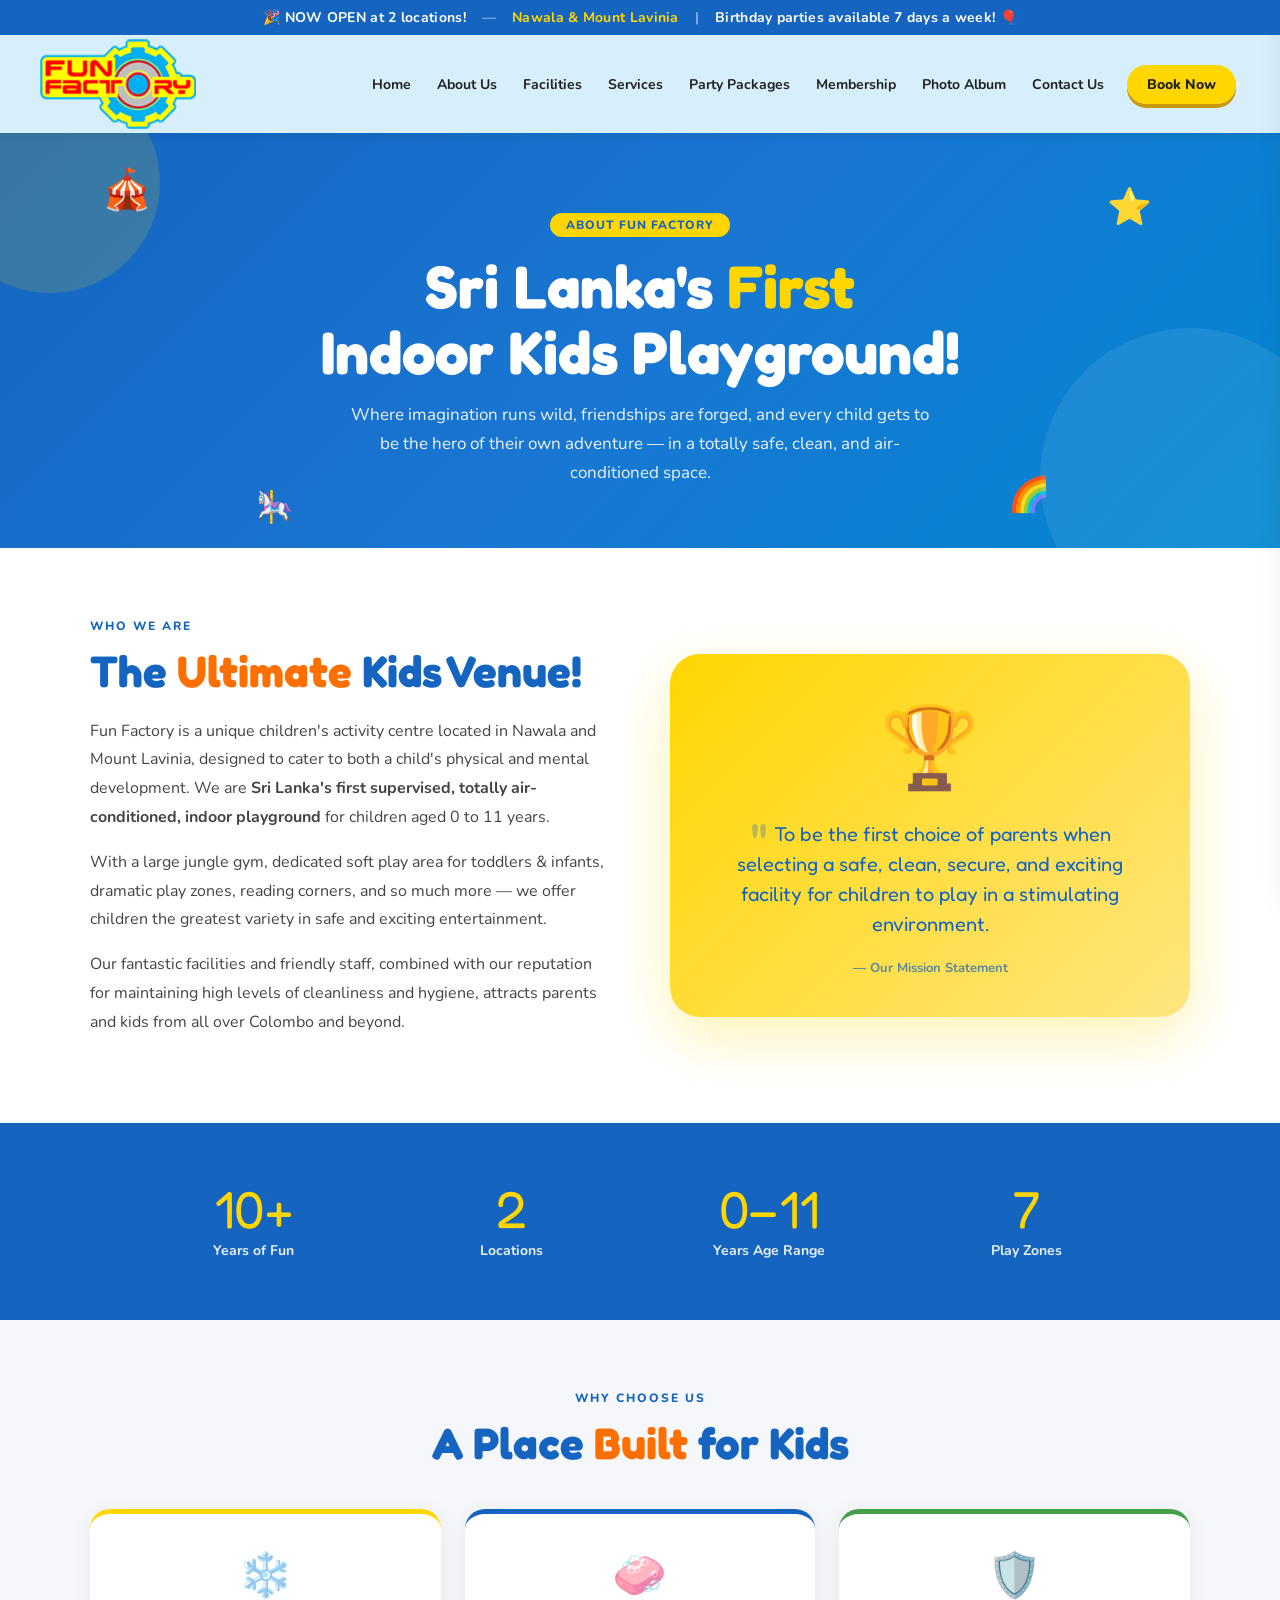
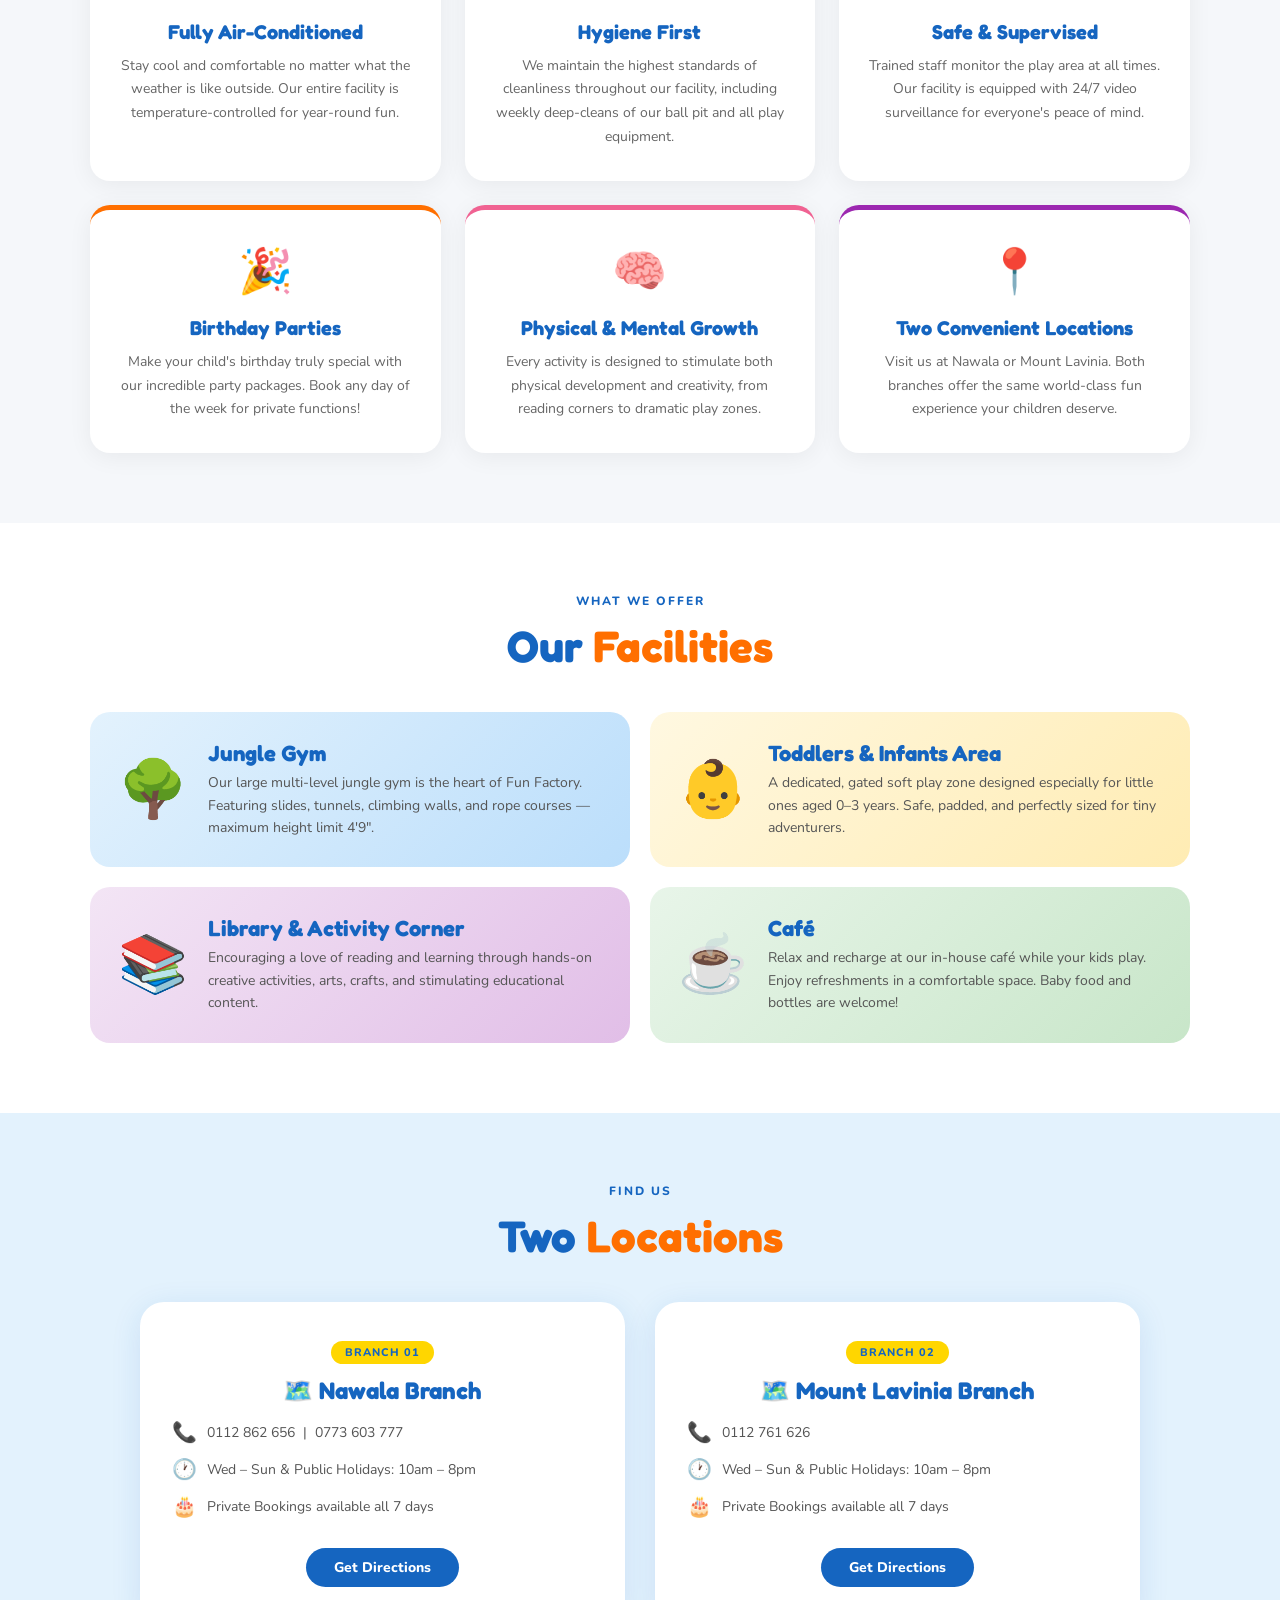
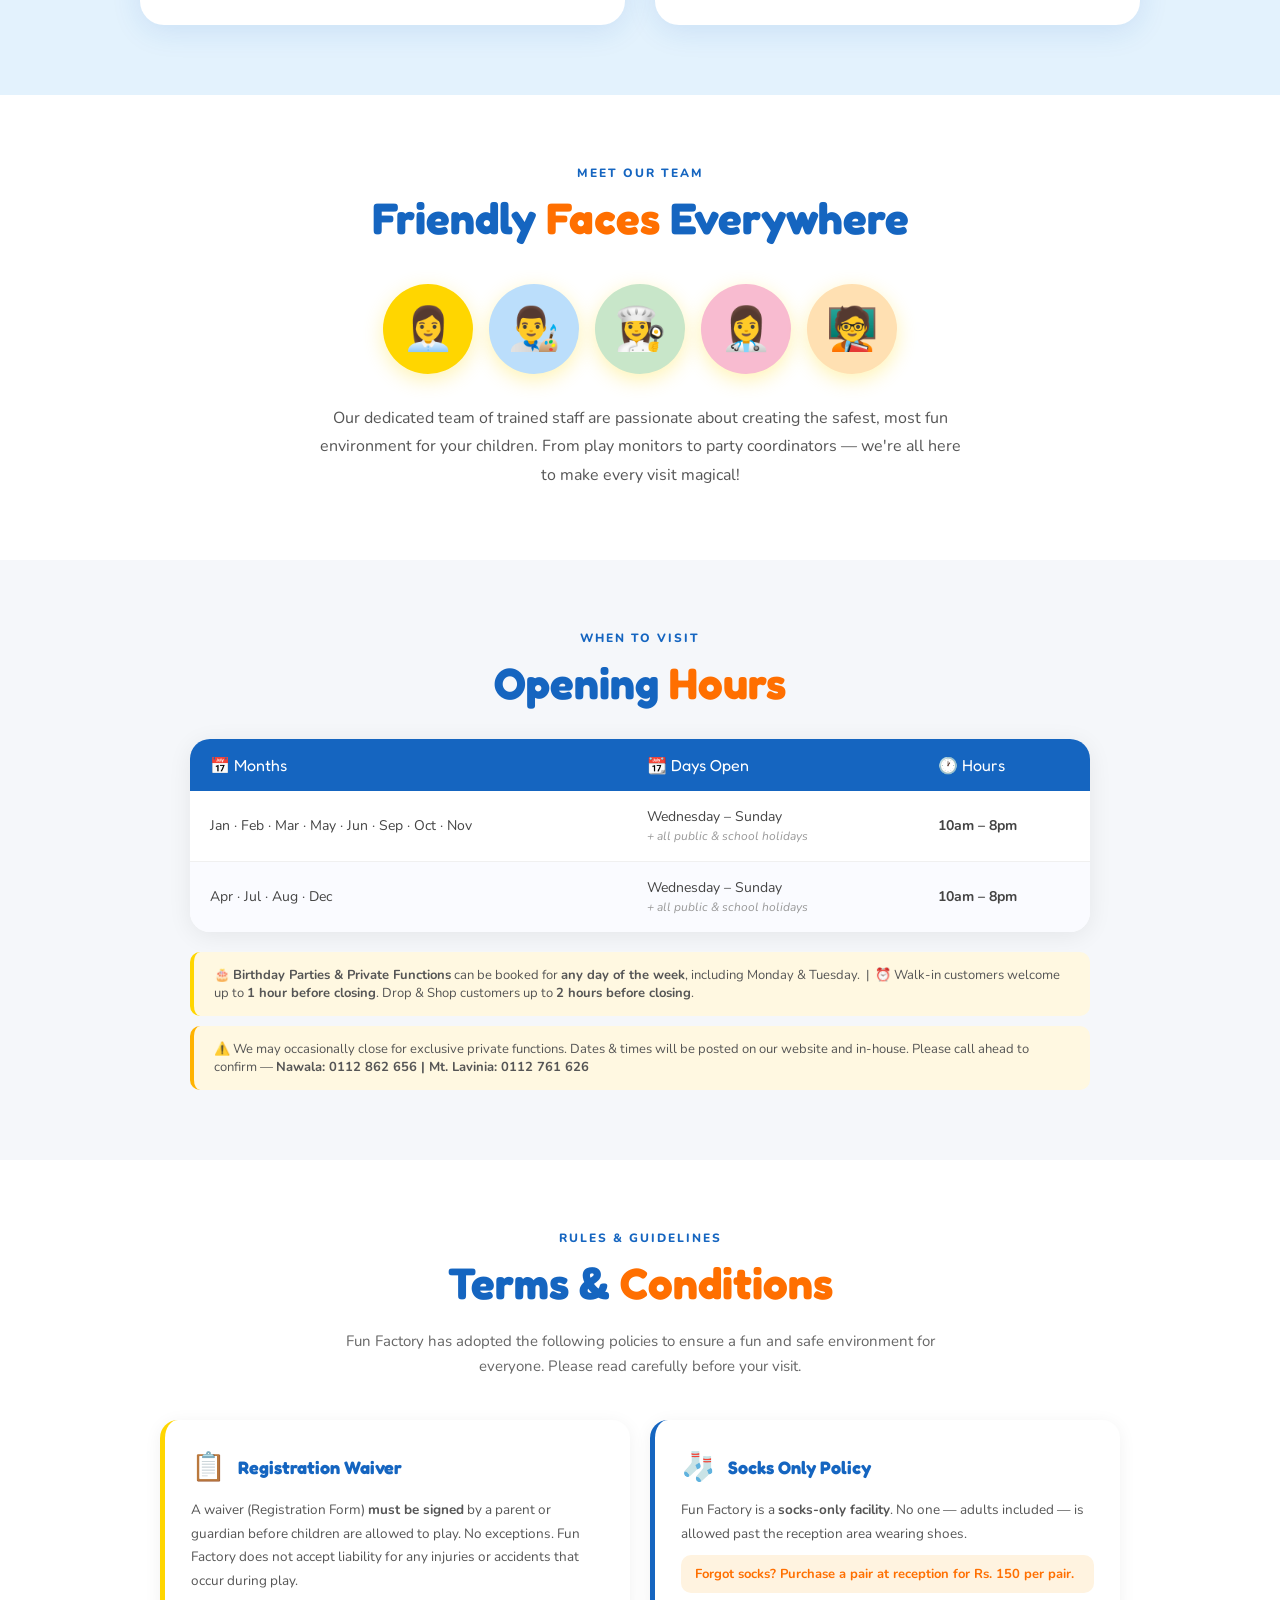
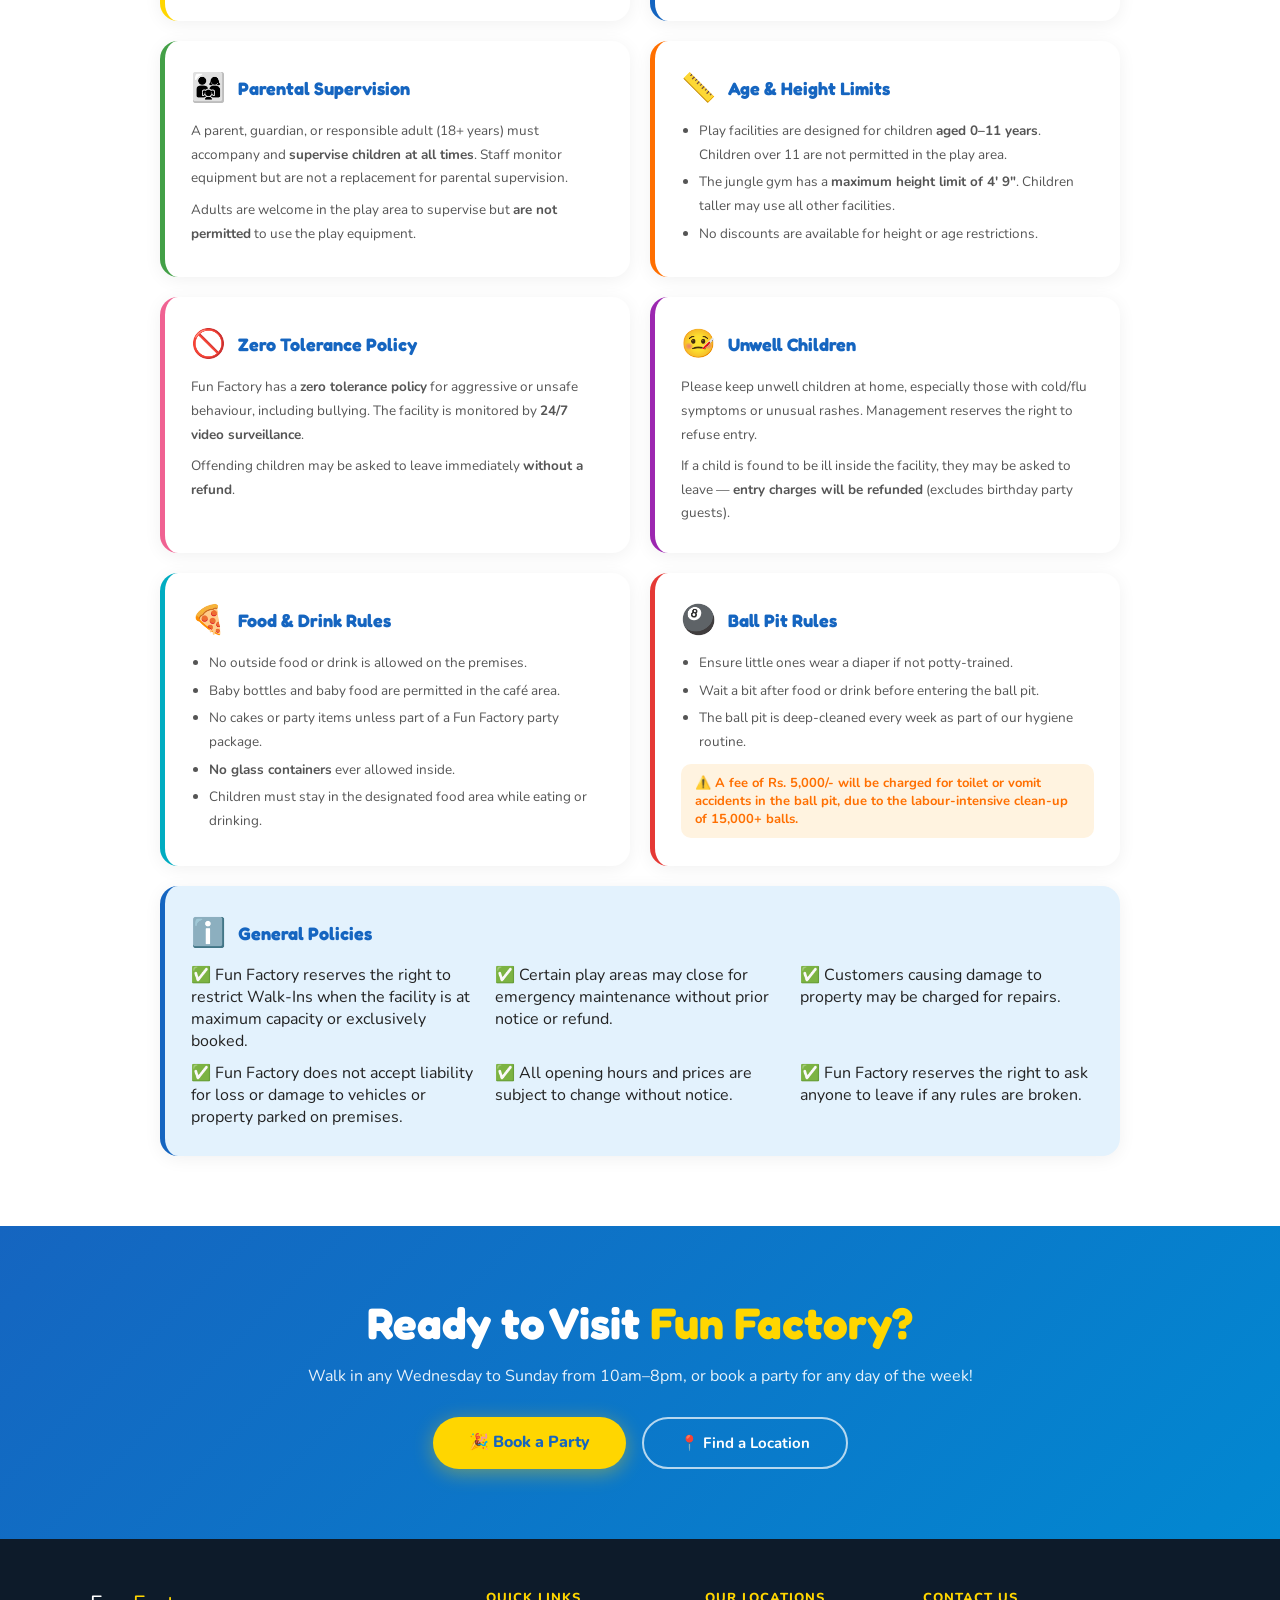
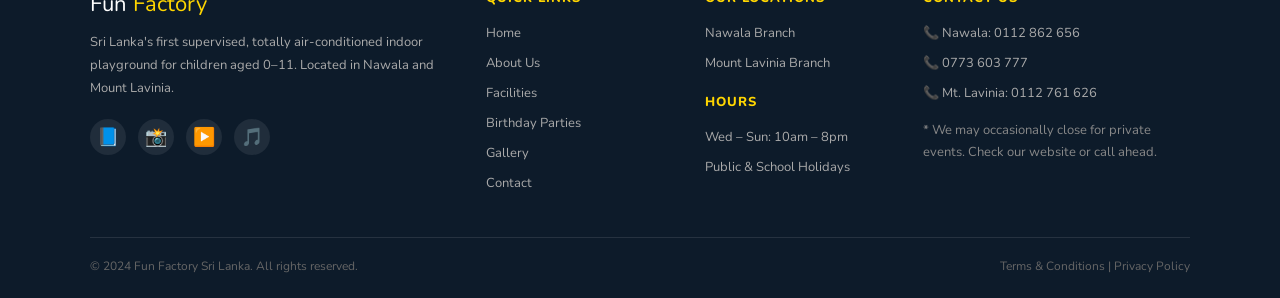
==== about.html @ e478831b "add nav bar links" ====
<!DOCTYPE html>
<html lang="en">
<head>
    <meta charset="UTF-8" />
    <meta name="viewport" content="width=device-width, initial-scale=1.0"/>
    <title>About Us – Fun Factory</title>
    <link href="https://fonts.googleapis.com/css2?family=Fredoka+One&family=Nunito:wght@400;600;700;800&display=swap" rel="stylesheet"/>
    <style>
        *, *::before, *::after { box-sizing: border-box; margin: 0; padding: 0; }

        :root {
          --yellow: #FFD600;
          --blue: #1565C0;
          --light-blue: #1976D2;
          --sky: #E3F2FD;
          --orange: #FF6F00;
          --green: #43A047;
          --pink: #F06292;
          --white: #fff;
          --text: #222;
          --gray: #f5f7fa;
        }

        body {
          font-family: 'Nunito', sans-serif;
          color: var(--text);
          background: var(--white);
          overflow-x: hidden;
        }

        /* ════ TOP BANNER ════ */
        .top-banner {
          background: var(--blue);
          color: white;
          text-align: center;
          padding: 8px 20px;
          font-size: 14px;
          font-weight: 700;
          letter-spacing: 0.3px;
          display: flex;
          align-items: center;
          justify-content: center;
          gap: 16px;
          flex-wrap: wrap;
          position: relative;
          z-index: 200;
        }
        .top-banner span { color: var(--yellow); }
        .top-banner .divider { opacity: 0.5; color: #fff; }

        /* ════ NAVBAR ════ */
nav {
  background: #D6EFFA;
  display: flex;
  align-items: center;
  justify-content: space-between;
  padding: 4px 40px;
  box-shadow: 0 2px 12px rgba(0,0,0,0.08);
  position: sticky;
  top: 0;
  z-index: 150;
}

.logo {
  flex-shrink: 0;
}

.logo img {
  height: 90px;
  width: auto;
  display: block;
}

/* RIGHT SIDE */
.nav-links {
  display: flex;
  align-items: center;
  gap: 4px;
  list-style: none;

  margin-left: auto; /* meka danna */
}

.nav-links a {
  text-decoration: none;
  color: var(--text-dark);
  font-weight: 700;
  font-size: 14px;
  padding: 7px 11px;
  border-radius: 8px;
  transition: all 0.2s;
  white-space: nowrap;
}

.nav-links a:hover {
  background: rgba(26,95,168,0.1);
  color: var(--dark-blue);
}

.btn-book-nav {
  background: var(--yellow) !important;
  color: var(--text-dark) !important;
  font-weight: 800 !important;
  padding: 10px 20px !important;
  border-radius: 30px !important;
  box-shadow: 0 4px 0 #c9980e;
  margin-left: 8px;
}

.btn-book-nav:hover {
  background: #f0b800 !important;
  transform: translateY(2px);
  box-shadow: 0 2px 0 #c9980e !important;
}

        /* ════ MOBILE NAV PANEL ════ */
        .mobile-menu-overlay {
          display: none;
          position: fixed;
          inset: 0;
          background: rgba(0,0,0,0.4);
          z-index: 170;
          backdrop-filter: blur(2px);
          -webkit-backdrop-filter: blur(2px);
        }
        .mobile-menu-overlay.open { display: block; }

        .mobile-nav-panel {
          position: fixed;
          top: 0; right: -300px;
          width: 280px;
          height: 100vh;
          background: #fff;
          z-index: 180;
          transition: right 0.35s cubic-bezier(0.4,0,0.2,1);
          box-shadow: -6px 0 32px rgba(0,0,0,0.18);
          overflow-y: auto;
          display: flex;
          flex-direction: column;
        }
        .mobile-nav-panel.open { right: 0; }

        .mobile-nav-header {
          background: linear-gradient(135deg, #1A5FA8, #3BAEE8);
          padding: 20px 20px 18px;
          display: flex;
          align-items: center;
          justify-content: space-between;
        }
        .mobile-nav-logo {
          font-family: 'Fredoka One', cursive;
          font-size: 22px;
          color: #fff;
          display: flex;
          align-items: center;
          gap: 8px;
        }
        .mobile-nav-logo span { color: var(--yellow); }
        .mobile-nav-close {
          background: rgba(255,255,255,0.2);
          border: none;
          color: #fff;
          width: 32px; height: 32px;
          border-radius: 50%;
          font-size: 18px;
          cursor: pointer;
          display: flex; align-items: center; justify-content: center;
          transition: background 0.2s;
          line-height: 1;
        }
        .mobile-nav-close:hover { background: rgba(255,255,255,0.35); }

        .mobile-nav-links { list-style: none; padding: 10px 0; flex: 1; }
        .mobile-nav-links li a {
          display: flex;
          align-items: center;
          gap: 14px;
          padding: 14px 22px;
          font-family: 'Nunito', sans-serif;
          font-weight: 700;
          font-size: 15.5px;
          color: #222;
          text-decoration: none;
          border-left: 3px solid transparent;
          transition: all 0.18s;
        }
        .mobile-nav-links li a:hover {
          background: #EEF7FF;
          border-left-color: #1A5FA8;
          color: #1A5FA8;
        }
        .mobile-nav-links .nav-icon {
          font-size: 18px;
          width: 26px;
          text-align: center;
          flex-shrink: 0;
        }
        .mobile-nav-divider { height: 1px; background: #eef; margin: 6px 22px; }
        .mobile-book-btn {
          margin: 14px 18px 20px;
          display: block;
          background: var(--yellow);
          color: #222;
          font-family: 'Nunito', sans-serif;
          font-weight: 800;
          font-size: 16px;
          padding: 14px;
          border-radius: 30px;
          text-align: center;
          text-decoration: none;
          box-shadow: 0 4px 0 #c9980e;
          transition: all 0.15s;
        }
        .mobile-book-btn:hover { transform: translateY(2px); box-shadow: 0 2px 0 #c9980e; }

        /* ===== HERO BANNER ===== */
        .about-hero {
          background: linear-gradient(135deg, #1565C0 0%, #1976D2 50%, #0288D1 100%);
          color: #fff;
          padding: 80px 40px 60px;
          text-align: center;
          position: relative;
          overflow: hidden;
        }
        .about-hero::before {
          content: '';
          position: absolute;
          top: -60px; left: -60px;
          width: 220px; height: 220px;
          background: rgba(255,214,0,0.15);
          border-radius: 50%;
        }
        .about-hero::after {
          content: '';
          position: absolute;
          bottom: -80px; right: -60px;
          width: 300px; height: 300px;
          background: rgba(255,255,255,0.08);
          border-radius: 50%;
        }
        .hero-badge {
          display: inline-block;
          background: var(--yellow);
          color: var(--blue);
          font-weight: 800;
          font-size: 12px;
          padding: 4px 16px;
          border-radius: 20px;
          margin-bottom: 16px;
          letter-spacing: 1px;
          text-transform: uppercase;
        }
        .about-hero h1 {
          font-family: 'Fredoka One', cursive;
          font-size: clamp(36px, 6vw, 60px);
          line-height: 1.1;
          margin-bottom: 16px;
        }
        .about-hero h1 span { color: var(--yellow); }
        .about-hero p {
          font-size: 17px;
          max-width: 600px;
          margin: 0 auto;
          opacity: 0.92;
          line-height: 1.7;
        }

        /* floating shapes */
        .float-shape {
          position: absolute;
          animation: floaty 3s ease-in-out infinite alternate;
        }
        @keyframes floaty {
          from { transform: translateY(0); }
          to { transform: translateY(-14px); }
        }
        .shape1 { top: 30px; left: 8%; font-size: 40px; animation-delay: 0s; }
        .shape2 { top: 50px; right: 10%; font-size: 36px; animation-delay: 0.7s; }
        .shape3 { bottom: 20px; left: 20%; font-size: 30px; animation-delay: 1.2s; }
        .shape4 { bottom: 30px; right: 18%; font-size: 34px; animation-delay: 0.4s; }

        /* ===== MISSION SECTION ===== */
        .section { padding: 70px 40px; }
        .section-label {
          font-size: 12px;
          font-weight: 800;
          letter-spacing: 2px;
          text-transform: uppercase;
          color: var(--blue);
          margin-bottom: 10px;

        }
        .section-title {
          font-family: 'Fredoka One', cursive;
          font-size: clamp(28px, 4vw, 44px);
          color: var(--blue);
          margin-bottom: 20px;

        }
        .section-title span { color: var(--orange); }

        .mission-grid {
          max-width: 1100px;
          margin: 0 auto;
          display: grid;
          grid-template-columns: 1fr 1fr;
          gap: 60px;
          align-items: center;

        }
        .mission-text p {
          font-size: 16px;
          line-height: 1.8;
          color: #444;
          margin-bottom: 16px;
        }
        .mission-visual {
          background: linear-gradient(135deg, var(--yellow) 0%, #FFE57F 100%);
          border-radius: 30px;
          padding: 40px;
          text-align: center;
          position: relative;
          box-shadow: 0 20px 60px rgba(255,214,0,0.3);
        }
        .mission-quote {
          font-family: 'Fredoka One', cursive;
          font-size: 20px;
          color: var(--blue);
          line-height: 1.5;
        }
        .mission-quote::before { content: '"'; font-size: 60px; line-height: 0; vertical-align: -0.4em; color: var(--blue); opacity: 0.3; }

        /* ===== STATS ===== */
        .stats-section {
          background: var(--blue);
          padding: 60px 40px;
        }
        .stats-grid {
          max-width: 1000px;
          margin: 0 auto;
          display: grid;
          grid-template-columns: repeat(4, 1fr);
          gap: 30px;
          text-align: center;
        }
        .stat-item { color: #fff; }
        .stat-number {
          font-family: 'Fredoka One', cursive;
          font-size: 52px;
          color: var(--yellow);
          line-height: 1;
        }
        .stat-label {
          font-size: 14px;
          font-weight: 700;
          opacity: 0.9;
          margin-top: 6px;
        }

        /* ===== WHY CHOOSE ===== */
        .why-section {
          background: var(--gray);
          padding: 70px 40px;
        }
        .why-inner { max-width: 1100px; margin: 0 auto; }
        .why-inner .section-label, .why-inner .section-title { text-align: center; }
        .why-grid {
          display: grid;
          grid-template-columns: repeat(3, 1fr);
          gap: 24px;
          margin-top: 40px;
        }
        .why-card {
          background: #fff;
          border-radius: 20px;
          padding: 32px 28px;
          text-align: center;
          box-shadow: 0 4px 24px rgba(0,0,0,0.06);
          transition: transform 0.25s, box-shadow 0.25s;
          border-top: 5px solid var(--yellow);
        }
        .why-card:nth-child(2) { border-top-color: var(--blue); }
        .why-card:nth-child(3) { border-top-color: var(--green); }
        .why-card:nth-child(4) { border-top-color: var(--orange); }
        .why-card:nth-child(5) { border-top-color: var(--pink); }
        .why-card:nth-child(6) { border-top-color: #9C27B0; }
        .why-card:hover { transform: translateY(-8px); box-shadow: 0 12px 40px rgba(0,0,0,0.12); }
        .why-icon { font-size: 44px; margin-bottom: 14px; }
        .why-card h3 {
          font-family: 'Fredoka One', cursive;
          font-size: 20px;
          color: var(--blue);
          margin-bottom: 10px;
        }
        .why-card p { font-size: 14px; color: #666; line-height: 1.7; }

        /* ===== FACILITIES PREVIEW ===== */
        .facilities-section { padding: 70px 40px; }
        .facilities-inner { max-width: 1100px; margin: 0 auto; }
        .facilities-inner .section-label,
        .facilities-inner .section-title { text-align: center; }
        .fac-grid {
          display: grid;
          grid-template-columns: repeat(2, 1fr);
          gap: 20px;
          margin-top: 40px;
        }
        .fac-card {
          border-radius: 20px;
          overflow: hidden;
          display: flex;
          align-items: center;
          gap: 20px;
          padding: 28px;
          transition: transform 0.2s;
        }
        .fac-card:hover { transform: scale(1.02); }
        .fac-card.jungle { background: linear-gradient(135deg, #E3F2FD, #BBDEFB); }
        .fac-card.toddler { background: linear-gradient(135deg, #FFF8E1, #FFECB3); }
        .fac-card.library { background: linear-gradient(135deg, #F3E5F5, #E1BEE7); }
        .fac-card.cafe { background: linear-gradient(135deg, #E8F5E9, #C8E6C9); }
        .fac-icon { font-size: 56px; flex-shrink: 0; }
        .fac-info h3 {
          font-family: 'Fredoka One', cursive;
          font-size: 22px;
          color: var(--blue);
          margin-bottom: 6px;
        }
        .fac-info p { font-size: 14px; color: #555; line-height: 1.6; }

        /* ===== LOCATIONS ===== */
        .locations-section { background: var(--sky); padding: 70px 40px; }
        .loc-inner { max-width: 1000px; margin: 0 auto; text-align: center; }
        .loc-grid {
          display: grid;
          grid-template-columns: 1fr 1fr;
          gap: 30px;
          margin-top: 40px;
        }
        .loc-card {
          background: #fff;
          border-radius: 24px;
          padding: 36px 30px;
          box-shadow: 0 6px 30px rgba(21,101,192,0.12);
          border: 2px solid transparent;
          transition: border-color 0.2s;
        }
        .loc-card:hover { border-color: var(--blue); }
        .loc-badge {
          display: inline-block;
          background: var(--yellow);
          color: var(--blue);
          font-weight: 800;
          font-size: 11px;
          padding: 4px 14px;
          border-radius: 20px;
          margin-bottom: 12px;
          text-transform: uppercase;
          letter-spacing: 1px;
        }
        .loc-card h3 {
          font-family: 'Fredoka One', cursive;
          font-size: 24px;
          color: var(--blue);
          margin-bottom: 14px;
        }
        .loc-detail { display: flex; align-items: center; gap: 10px; margin-bottom: 10px; font-size: 14px; color: #555; }
        .loc-detail span:first-child { font-size: 20px; }
        .loc-btn {
          display: inline-block;
          margin-top: 18px;
          background: var(--blue);
          color: #fff;
          padding: 10px 28px;
          border-radius: 25px;
          text-decoration: none;
          font-weight: 800;
          font-size: 14px;
          transition: background 0.2s;
        }
        .loc-btn:hover { background: var(--orange); }

        /* ===== TEAM SECTION ===== */
        .team-section { padding: 70px 40px; text-align: center; }
        .team-inner { max-width: 900px; margin: 0 auto; }
        .team-strip {
          display: flex;
          justify-content: center;
          gap: 16px;
          margin-top: 40px;
          flex-wrap: wrap;
        }
        .team-emoji {
          width: 90px; height: 90px;
          background: var(--yellow);
          border-radius: 50%;
          display: flex;
          align-items: center;
          justify-content: center;
          font-size: 42px;
          box-shadow: 0 6px 20px rgba(255,214,0,0.3);
          animation: bounceIn 0.5s both;
        }
        .team-emoji:nth-child(2) { background: #BBDEFB; animation-delay: 0.1s; }
        .team-emoji:nth-child(3) { background: #C8E6C9; animation-delay: 0.2s; }
        .team-emoji:nth-child(4) { background: #F8BBD0; animation-delay: 0.3s; }
        .team-emoji:nth-child(5) { background: #FFE0B2; animation-delay: 0.4s; }
        @keyframes bounceIn {
          from { transform: scale(0); opacity: 0; }
          to { transform: scale(1); opacity: 1; }
        }
        .team-desc { margin-top: 30px; font-size: 16px; color: #555; line-height: 1.8; max-width: 650px; margin-left: auto; margin-right: auto; }

        /* ===== CTA BANNER ===== */
        .cta-section {
          background: linear-gradient(135deg, var(--blue), #0288D1);
          padding: 70px 40px;
          text-align: center;
          color: #fff;
        }
        .cta-section h2 {
          font-family: 'Fredoka One', cursive;
          font-size: clamp(28px, 4vw, 44px);
          margin-bottom: 16px;
        }
        .cta-section h2 span { color: var(--yellow); }
        .cta-section p { font-size: 16px; opacity: 0.9; margin-bottom: 30px; }
        .cta-btns { display: flex; gap: 16px; justify-content: center; flex-wrap: wrap; }
        .btn-yellow {
          background: var(--yellow);
          color: var(--blue);
          padding: 14px 36px;
          border-radius: 30px;
          font-weight: 800;
          font-size: 16px;
          text-decoration: none;
          transition: transform 0.2s, box-shadow 0.2s;
          box-shadow: 0 4px 20px rgba(255,214,0,0.4);
        }
        .btn-yellow:hover { transform: translateY(-2px); box-shadow: 0 8px 30px rgba(255,214,0,0.5); }
        .btn-outline {
          border: 2px solid rgba(255,255,255,0.7);
          color: #fff;
          padding: 14px 36px;
          border-radius: 30px;
          font-weight: 700;
          font-size: 15px;
          text-decoration: none;
          transition: background 0.2s;
        }
        .btn-outline:hover { background: rgba(255,255,255,0.1); }

        /* ===== FOOTER ===== */
        footer {
          background: #0D1B2A;
          color: #ccc;
          padding: 50px 40px 24px;
        }
        .footer-grid {
          max-width: 1100px;
          margin: 0 auto;
          display: grid;
          grid-template-columns: 2fr 1fr 1fr 1.5fr;
          gap: 40px;
          padding-bottom: 36px;
          border-bottom: 1px solid rgba(255,255,255,0.1);
        }
        .footer-brand .logo-text { color: #fff; font-size: 22px; margin-bottom: 12px; display: block; }
        .footer-brand p { font-size: 13px; line-height: 1.8; color: #aaa; }
        .footer-col h4 {
          color: var(--yellow);
          font-weight: 800;
          font-size: 13px;
          letter-spacing: 1px;
          text-transform: uppercase;
          margin-bottom: 14px;
        }
        .footer-col ul { list-style: none; }
        .footer-col ul li { margin-bottom: 8px; }
        .footer-col ul li a { color: #aaa; text-decoration: none; font-size: 13px; transition: color 0.2s; }
        .footer-col ul li a:hover { color: var(--yellow); }
        .footer-social { display: flex; gap: 12px; margin-top: 18px; }
        .social-btn {
          width: 36px; height: 36px;
          border-radius: 50%;
          background: rgba(255,255,255,0.08);
          display: flex;
          align-items: center;
          justify-content: center;
          font-size: 18px;
          text-decoration: none;
          transition: background 0.2s;
        }
        .social-btn:hover { background: var(--yellow); }
        .footer-bottom {
          max-width: 1100px;
          margin: 20px auto 0;
          display: flex;
          justify-content: space-between;
          align-items: center;
          font-size: 12px;
          color: #666;
        }

        /* ===== OPERATING HOURS ===== */
        .hours-section { background: var(--gray); padding: 70px 40px; }
        .hours-inner { max-width: 900px; margin: 0 auto; text-align: center; }
        .hours-table {
          width: 100%;
          border-collapse: collapse;
          margin-top: 30px;
          background: #fff;
          border-radius: 20px;
          overflow: hidden;
          box-shadow: 0 4px 24px rgba(0,0,0,0.07);
        }
        .hours-table thead { background: var(--blue); color: #fff; }
        .hours-table th {
          padding: 16px 20px;
          font-family: 'Fredoka One', cursive;
          font-size: 16px;
          font-weight: normal;
          text-align: left;
        }
        .hours-table td {
          padding: 16px 20px;
          font-size: 14px;
          color: #444;
          border-bottom: 1px solid #f0f0f0;
          text-align: left;
        }
        .hours-table tr:last-child td { border-bottom: none; }
        .hours-table tr:nth-child(even) td { background: #fafbff; }
        .hours-note {
          background: #FFF8E1;
          border-left: 4px solid var(--yellow);
          border-radius: 10px;
          padding: 14px 20px;
          margin-top: 20px;
          font-size: 13px;
          color: #555;
          text-align: left;
        }

        /* ===== TERMS & CONDITIONS ===== */
        .tnc-section { padding: 70px 40px; }
        .tnc-inner { max-width: 960px; margin: 0 auto; }
        .tnc-inner .section-label, .tnc-inner .section-title { text-align: center; }
        .tnc-grid {
          display: grid;
          grid-template-columns: repeat(2, 1fr);
          gap: 20px;
          margin-top: 40px;
        }
        .tnc-card {
          background: #fff;
          border-radius: 18px;
          padding: 28px 26px;
          box-shadow: 0 3px 18px rgba(0,0,0,0.06);
          border-left: 5px solid var(--yellow);
        }
        .tnc-card:nth-child(2) { border-left-color: var(--blue); }
        .tnc-card:nth-child(3) { border-left-color: var(--green); }
        .tnc-card:nth-child(4) { border-left-color: var(--orange); }
        .tnc-card:nth-child(5) { border-left-color: var(--pink); }
        .tnc-card:nth-child(6) { border-left-color: #9C27B0; }
        .tnc-card:nth-child(7) { border-left-color: #00ACC1; }
        .tnc-card:nth-child(8) { border-left-color: #E53935; }
        .tnc-card-header { display: flex; align-items: center; gap: 12px; margin-bottom: 12px; }
        .tnc-icon { font-size: 28px; }
        .tnc-card h3 {
          font-family: 'Fredoka One', cursive;
          font-size: 18px;
          color: var(--blue);
        }
        .tnc-card p, .tnc-card li {
          font-size: 13.5px;
          color: #555;
          line-height: 1.75;
        }
        .tnc-card ul { padding-left: 18px; }
        .tnc-card li { margin-bottom: 4px; }
        .tnc-highlight {
          background: #FFF3E0;
          border-radius: 10px;
          padding: 10px 14px;
          margin-top: 10px;
          font-size: 13px;
          color: var(--orange);
          font-weight: 700;
        }
        .tnc-full-width { grid-column: 1 / -1; }

        /* ===== RESPONSIVE ===== */
        @media (max-width: 900px) {
          nav { padding: 10px 20px; }
          .nav-links { display: none; }
          .mission-grid, .why-grid, .fac-grid, .loc-grid { grid-template-columns: 1fr; }
          .stats-grid { grid-template-columns: repeat(2, 1fr); }
          .footer-grid { grid-template-columns: 1fr 1fr; }
          .section, .why-section, .facilities-section, .locations-section, .team-section, .hours-section, .tnc-section { padding: 50px 20px; }
          .tnc-grid { grid-template-columns: 1fr; }
          .hours-table th, .hours-table td { padding: 12px 14px; font-size: 13px; }
        }
    </style>
</head>
<body>


<div class="top-banner">
    🎉 NOW OPEN at 2 locations!
    <span class="divider">—</span>
    <span>Nawala &amp; Mount Lavinia</span>
    <span class="divider">|</span>
    Birthday parties available 7 days a week! 🎈
</div>

<!-- NAVBAR -->
<nav>
    <div class="logo">
        <img src="images/logo.png" alt="Fun Factory">
    </div>

    <ul class="nav-links">
        <li><a href="index.html">Home</a></li>
        <li><a href="about.html">About Us</a></li>
        <li><a href="#facilities-section">Facilities</a></li>
        <li><a href="#">Services</a></li>
        <li><a href="#">Party Packages</a></li>
        <li><a href="#">Membership</a></li>
        <li><a href="#">Photo Album</a></li>
        <li><a href="#">Contact Us</a></li>
        <li><a href="#" class="btn-book-nav">Book Now</a></li>
    </ul>

    <button class="hamburger-btn" id="hamburgerBtn" onclick="toggleMobileNav()" aria-label="Open menu">
        <span class="bar"></span>
        <span class="bar"></span>
        <span class="bar"></span>
    </button>
</nav>

<!-- MOBILE NAV OVERLAY -->
<div class="mobile-menu-overlay" id="mobileOverlay" onclick="toggleMobileNav()"></div>

<!-- MOBILE NAV PANEL -->
<div class="mobile-nav-panel" id="mobileNavPanel">
    <div class="mobile-nav-header">
        <div class="mobile-nav-logo">Fun<span>Factory</span> 🎈</div>
        <button class="mobile-nav-close" onclick="toggleMobileNav()" aria-label="Close menu">✕</button>
    </div>
    <ul class="mobile-nav-links">
        <li><a href="#" onclick="toggleMobileNav()"><span class="nav-icon">🏠</span> Home</a></li>
        <li><a href="about.html" onclick="toggleMobileNav()"><span class="nav-icon">🏠</span> About Us</a></li>
        <li><a href="#" onclick="toggleMobileNav()"><span class="nav-icon">🛝</span> Facilities</a></li>
        <li><a href="#" onclick="toggleMobileNav()"><span class="nav-icon">⭐</span> Services</a></li>
        <li><a href="#" onclick="toggleMobileNav()"><span class="nav-icon">🎂</span> Party Packages</a></li>
        <li><a href="#" onclick="toggleMobileNav()"><span class="nav-icon">🏆</span> Membership</a></li>
        <li><a href="#" onclick="toggleMobileNav()"><span class="nav-icon">📸</span> Photo Album</a></li>
        <div class="mobile-nav-divider"></div>
        <li><a href="#" onclick="toggleMobileNav()"><span class="nav-icon">📍</span> Contact Us</a></li>
    </ul>
    <a href="#" class="mobile-book-btn">🎈 Book Now</a>
</div>


<!-- HERO -->
<section class="about-hero">
    <span class="float-shape shape1">🎪</span>
    <span class="float-shape shape2">⭐</span>
    <span class="float-shape shape3">🎠</span>
    <span class="float-shape shape4">🌈</span>
    <div class="hero-badge">About Fun Factory</div>
    <h1>Sri Lanka's <span>First</span><br/>Indoor Kids Playground!</h1>
    <p>Where imagination runs wild, friendships are forged, and every child gets to be the hero of their own adventure — in a totally safe, clean, and air-conditioned space.</p>
</section>

<!-- MISSION -->
<section class="section">
    <div class="mission-grid">
        <div class="mission-text">
            <div class="section-label">Who We Are</div>
            <h2 class="section-title">The <span>Ultimate</span> Kids Venue!</h2>
            <p>Fun Factory is a unique children's activity centre located in Nawala and Mount Lavinia, designed to cater to both a child's physical and mental development. We are <strong>Sri Lanka's first supervised, totally air-conditioned, indoor playground</strong> for children aged 0 to 11 years.</p>
            <p>With a large jungle gym, dedicated soft play area for toddlers & infants, dramatic play zones, reading corners, and so much more — we offer children the greatest variety in safe and exciting entertainment.</p>
            <p>Our fantastic facilities and friendly staff, combined with our reputation for maintaining high levels of cleanliness and hygiene, attracts parents and kids from all over Colombo and beyond.</p>
        </div>
        <div class="mission-visual">
            <div style="font-size:80px;margin-bottom:16px;">🏆</div>
            <div class="mission-quote">
                To be the first choice of parents when selecting a safe, clean, secure, and exciting facility for children to play in a stimulating environment.
            </div>
            <div style="margin-top:20px;font-size:13px;font-weight:700;color:var(--blue);opacity:0.7;">— Our Mission Statement</div>
        </div>
    </div>
</section>

<!-- STATS -->
<div class="stats-section">
    <div class="stats-grid">
        <div class="stat-item">
            <div class="stat-number">10+</div>
            <div class="stat-label">Years of Fun</div>
        </div>
        <div class="stat-item">
            <div class="stat-number">2</div>
            <div class="stat-label">Locations</div>
        </div>
        <div class="stat-item">
            <div class="stat-number">0–11</div>
            <div class="stat-label">Years Age Range</div>
        </div>
        <div class="stat-item">
            <div class="stat-number">7</div>
            <div class="stat-label">Play Zones</div>
        </div>
    </div>
</div>

<!-- WHY CHOOSE -->
<section class="why-section">
    <div class="why-inner">
        <div class="section-label">Why Choose Us</div>
        <h2 class="section-title">A Place <span>Built</span> for Kids</h2>
        <div class="why-grid">
            <div class="why-card">
                <div class="why-icon">❄️</div>
                <h3>Fully Air-Conditioned</h3>
                <p>Stay cool and comfortable no matter what the weather is like outside. Our entire facility is temperature-controlled for year-round fun.</p>
            </div>
            <div class="why-card">
                <div class="why-icon">🧼</div>
                <h3>Hygiene First</h3>
                <p>We maintain the highest standards of cleanliness throughout our facility, including weekly deep-cleans of our ball pit and all play equipment.</p>
            </div>
            <div class="why-card">
                <div class="why-icon">🛡️</div>
                <h3>Safe & Supervised</h3>
                <p>Trained staff monitor the play area at all times. Our facility is equipped with 24/7 video surveillance for everyone's peace of mind.</p>
            </div>
            <div class="why-card">
                <div class="why-icon">🎉</div>
                <h3>Birthday Parties</h3>
                <p>Make your child's birthday truly special with our incredible party packages. Book any day of the week for private functions!</p>
            </div>
            <div class="why-card">
                <div class="why-icon">🧠</div>
                <h3>Physical & Mental Growth</h3>
                <p>Every activity is designed to stimulate both physical development and creativity, from reading corners to dramatic play zones.</p>
            </div>
            <div class="why-card">
                <div class="why-icon">📍</div>
                <h3>Two Convenient Locations</h3>
                <p>Visit us at Nawala or Mount Lavinia. Both branches offer the same world-class fun experience your children deserve.</p>
            </div>
        </div>
    </div>
</section>

<!-- FACILITIES -->
<section class="facilities-section" id="facilities-section">
    <div class="facilities-inner">
        <div class="section-label">What We Offer</div>
        <h2 class="section-title">Our <span>Facilities</span></h2>
        <div class="fac-grid">
            <div class="fac-card jungle">
                <div class="fac-icon">🌳</div>
                <div class="fac-info">
                    <h3>Jungle Gym</h3>
                    <p>Our large multi-level jungle gym is the heart of Fun Factory. Featuring slides, tunnels, climbing walls, and rope courses — maximum height limit 4'9".</p>
                </div>
            </div>
            <div class="fac-card toddler">
                <div class="fac-icon">👶</div>
                <div class="fac-info">
                    <h3>Toddlers & Infants Area</h3>
                    <p>A dedicated, gated soft play zone designed especially for little ones aged 0–3 years. Safe, padded, and perfectly sized for tiny adventurers.</p>
                </div>
            </div>
            <div class="fac-card library">
                <div class="fac-icon">📚</div>
                <div class="fac-info">
                    <h3>Library & Activity Corner</h3>
                    <p>Encouraging a love of reading and learning through hands-on creative activities, arts, crafts, and stimulating educational content.</p>
                </div>
            </div>
            <div class="fac-card cafe">
                <div class="fac-icon">☕</div>
                <div class="fac-info">
                    <h3>Café</h3>
                    <p>Relax and recharge at our in-house café while your kids play. Enjoy refreshments in a comfortable space. Baby food and bottles are welcome!</p>
                </div>
            </div>
        </div>
    </div>
</section>

<!-- LOCATIONS -->
<section class="locations-section">
    <div class="loc-inner">
        <div class="section-label">Find Us</div>
        <h2 class="section-title">Two <span>Locations</span></h2>
        <div class="loc-grid">
            <div class="loc-card">
                <div class="loc-badge">Branch 01</div>
                <h3>🗺️ Nawala Branch</h3>
                <div class="loc-detail"><span>📞</span><span>0112 862 656 &nbsp;|&nbsp; 0773 603 777</span></div>
                <div class="loc-detail"><span>🕐</span><span>Wed – Sun &amp; Public Holidays: 10am – 8pm</span></div>
                <div class="loc-detail"><span>🎂</span><span>Private Bookings available all 7 days</span></div>
                <a href="#" class="loc-btn">Get Directions</a>
            </div>
            <div class="loc-card">
                <div class="loc-badge">Branch 02</div>
                <h3>🗺️ Mount Lavinia Branch</h3>
                <div class="loc-detail"><span>📞</span><span>0112 761 626</span></div>
                <div class="loc-detail"><span>🕐</span><span>Wed – Sun &amp; Public Holidays: 10am – 8pm</span></div>
                <div class="loc-detail"><span>🎂</span><span>Private Bookings available all 7 days</span></div>
                <a href="#" class="loc-btn">Get Directions</a>
            </div>
        </div>
    </div>
</section>

<!-- TEAM -->
<section class="team-section">
    <div class="team-inner">
        <div class="section-label">Meet Our Team</div>
        <h2 class="section-title">Friendly <span>Faces</span> Everywhere</h2>
        <div class="team-strip">
            <div class="team-emoji">👩‍💼</div>
            <div class="team-emoji">👨‍🎨</div>
            <div class="team-emoji">👩‍🍳</div>
            <div class="team-emoji">👩‍⚕️</div>
            <div class="team-emoji">🧑‍🏫</div>
        </div>
        <p class="team-desc">Our dedicated team of trained staff are passionate about creating the safest, most fun environment for your children. From play monitors to party coordinators — we're all here to make every visit magical!</p>
    </div>
</section>

<!-- OPERATING HOURS -->
<section class="hours-section">
    <div class="hours-inner">
        <div class="section-label">When to Visit</div>
        <h2 class="section-title">Opening <span style="color:var(--orange)">Hours</span></h2>
        <table class="hours-table">
            <thead>
            <tr>
                <th>📅 Months</th>
                <th>📆 Days Open</th>
                <th>🕐 Hours</th>
            </tr>
            </thead>
            <tbody>
            <tr>
                <td>Jan · Feb · Mar · May · Jun · Sep · Oct · Nov</td>
                <td>Wednesday – Sunday<br/><em style="color:#999;font-size:12px">+ all public &amp; school holidays</em></td>
                <td><strong>10am – 8pm</strong></td>
            </tr>
            <tr>
                <td>Apr · Jul · Aug · Dec</td>
                <td>Wednesday – Sunday<br/><em style="color:#999;font-size:12px">+ all public &amp; school holidays</em></td>
                <td><strong>10am – 8pm</strong></td>
            </tr>
            </tbody>
        </table>
        <div class="hours-note">
            🎂 <strong>Birthday Parties & Private Functions</strong> can be booked for <strong>any day of the week</strong>, including Monday &amp; Tuesday. &nbsp;|&nbsp;
            ⏰ Walk-in customers welcome up to <strong>1 hour before closing</strong>. Drop &amp; Shop customers up to <strong>2 hours before closing</strong>.
        </div>
        <div class="hours-note" style="margin-top:10px;background:#FFF8E1;border-color:#FFB300;">
            ⚠️ We may occasionally close for exclusive private functions. Dates &amp; times will be posted on our website and in-house. Please call ahead to confirm — <strong>Nawala: 0112 862 656 | Mt. Lavinia: 0112 761 626</strong>
        </div>
    </div>
</section>

<!-- TERMS & CONDITIONS -->
<section class="tnc-section">
    <div class="tnc-inner">
        <div class="section-label">Rules &amp; Guidelines</div>
        <h2 class="section-title">Terms &amp; <span style="color:var(--orange)">Conditions</span></h2>
        <p style="text-align:center;color:#666;font-size:15px;max-width:650px;margin:10px auto 0;line-height:1.7;">
            Fun Factory has adopted the following policies to ensure a fun and safe environment for everyone. Please read carefully before your visit.
        </p>
        <div class="tnc-grid">

            <div class="tnc-card">
                <div class="tnc-card-header"><span class="tnc-icon">📋</span><h3>Registration Waiver</h3></div>
                <p>A waiver (Registration Form) <strong>must be signed</strong> by a parent or guardian before children are allowed to play. No exceptions. Fun Factory does not accept liability for any injuries or accidents that occur during play.</p>
            </div>

            <div class="tnc-card">
                <div class="tnc-card-header"><span class="tnc-icon">🧦</span><h3>Socks Only Policy</h3></div>
                <p>Fun Factory is a <strong>socks-only facility</strong>. No one — adults included — is allowed past the reception area wearing shoes.</p>
                <div class="tnc-highlight">Forgot socks? Purchase a pair at reception for Rs. 150 per pair.</div>
            </div>

            <div class="tnc-card">
                <div class="tnc-card-header"><span class="tnc-icon">👨‍👩‍👧</span><h3>Parental Supervision</h3></div>
                <p>A parent, guardian, or responsible adult (18+ years) must accompany and <strong>supervise children at all times</strong>. Staff monitor equipment but are not a replacement for parental supervision.</p>
                <p style="margin-top:8px">Adults are welcome in the play area to supervise but <strong>are not permitted</strong> to use the play equipment.</p>
            </div>

            <div class="tnc-card">
                <div class="tnc-card-header"><span class="tnc-icon">📏</span><h3>Age &amp; Height Limits</h3></div>
                <ul>
                    <li>Play facilities are designed for children <strong>aged 0–11 years</strong>. Children over 11 are not permitted in the play area.</li>
                    <li>The jungle gym has a <strong>maximum height limit of 4' 9"</strong>. Children taller may use all other facilities.</li>
                    <li>No discounts are available for height or age restrictions.</li>
                </ul>
            </div>

            <div class="tnc-card">
                <div class="tnc-card-header"><span class="tnc-icon">🚫</span><h3>Zero Tolerance Policy</h3></div>
                <p>Fun Factory has a <strong>zero tolerance policy</strong> for aggressive or unsafe behaviour, including bullying. The facility is monitored by <strong>24/7 video surveillance</strong>.</p>
                <p style="margin-top:8px">Offending children may be asked to leave immediately <strong>without a refund</strong>.</p>
            </div>

            <div class="tnc-card">
                <div class="tnc-card-header"><span class="tnc-icon">🤒</span><h3>Unwell Children</h3></div>
                <p>Please keep unwell children at home, especially those with cold/flu symptoms or unusual rashes. Management reserves the right to refuse entry.</p>
                <p style="margin-top:8px">If a child is found to be ill inside the facility, they may be asked to leave — <strong>entry charges will be refunded</strong> (excludes birthday party guests).</p>
            </div>

            <div class="tnc-card">
                <div class="tnc-card-header"><span class="tnc-icon">🍕</span><h3>Food &amp; Drink Rules</h3></div>
                <ul>
                    <li>No outside food or drink is allowed on the premises.</li>
                    <li>Baby bottles and baby food are permitted in the café area.</li>
                    <li>No cakes or party items unless part of a Fun Factory party package.</li>
                    <li><strong>No glass containers</strong> ever allowed inside.</li>
                    <li>Children must stay in the designated food area while eating or drinking.</li>
                </ul>
            </div>

            <div class="tnc-card">
                <div class="tnc-card-header"><span class="tnc-icon">🎱</span><h3>Ball Pit Rules</h3></div>
                <ul>
                    <li>Ensure little ones wear a diaper if not potty-trained.</li>
                    <li>Wait a bit after food or drink before entering the ball pit.</li>
                    <li>The ball pit is deep-cleaned every week as part of our hygiene routine.</li>
                </ul>
                <div class="tnc-highlight">⚠️ A fee of <strong>Rs. 5,000/-</strong> will be charged for toilet or vomit accidents in the ball pit, due to the labour-intensive clean-up of 15,000+ balls.</div>
            </div>

            <div class="tnc-card tnc-full-width" style="background:var(--sky);border-left-color:var(--blue)">
                <div class="tnc-card-header"><span class="tnc-icon">ℹ️</span><h3>General Policies</h3></div>
                <div style="display:grid;grid-template-columns:repeat(auto-fit,minmax(260px,1fr));gap:10px;margin-top:6px">
                    <div>✅ Fun Factory reserves the right to restrict Walk-Ins when the facility is at maximum capacity or exclusively booked.</div>
                    <div>✅ Certain play areas may close for emergency maintenance without prior notice or refund.</div>
                    <div>✅ Customers causing damage to property may be charged for repairs.</div>
                    <div>✅ Fun Factory does not accept liability for loss or damage to vehicles or property parked on premises.</div>
                    <div>✅ All opening hours and prices are subject to change without notice.</div>
                    <div>✅ Fun Factory reserves the right to ask anyone to leave if any rules are broken.</div>
                </div>
            </div>

        </div>
    </div>
</section>

<!-- CTA -->
<section class="cta-section">
    <h2>Ready to Visit <span>Fun Factory?</span></h2>
    <p>Walk in any Wednesday to Sunday from 10am–8pm, or book a party for any day of the week!</p>
    <div class="cta-btns">
        <a href="#" class="btn-yellow">🎉 Book a Party</a>
        <a href="#" class="btn-outline">📍 Find a Location</a>
    </div>
</section>

<!-- FOOTER -->
<footer>
    <div class="footer-grid">
        <div class="footer-brand">
            <span class="logo-text">Fun <span style="color:var(--yellow)">Factory</span></span>
            <p>Sri Lanka's first supervised, totally air-conditioned indoor playground for children aged 0–11. Located in Nawala and Mount Lavinia.</p>
            <div class="footer-social">
                <a class="social-btn" href="#">📘</a>
                <a class="social-btn" href="#">📸</a>
                <a class="social-btn" href="#">▶️</a>
                <a class="social-btn" href="#">🎵</a>
            </div>
        </div>
        <div class="footer-col">
            <h4>Quick Links</h4>
            <ul>
                <li><a href="#">Home</a></li>
                <li><a href="#">About Us</a></li>
                <li><a href="#">Facilities</a></li>
                <li><a href="#">Birthday Parties</a></li>
                <li><a href="#">Gallery</a></li>
                <li><a href="#">Contact</a></li>
            </ul>
        </div>
        <div class="footer-col">
            <h4>Our Locations</h4>
            <ul>
                <li><a href="#">Nawala Branch</a></li>
                <li><a href="#">Mount Lavinia Branch</a></li>
            </ul>
            <h4 style="margin-top:20px">Hours</h4>
            <ul>
                <li><a href="#">Wed – Sun: 10am – 8pm</a></li>
                <li><a href="#">Public &amp; School Holidays</a></li>
            </ul>
        </div>
        <div class="footer-col">
            <h4>Contact Us</h4>
            <ul>
                <li><a href="#">📞 Nawala: 0112 862 656</a></li>
                <li><a href="#">📞 0773 603 777</a></li>
                <li><a href="#">📞 Mt. Lavinia: 0112 761 626</a></li>
            </ul>
            <div style="margin-top:16px;font-size:13px;color:#888;line-height:1.7">
                * We may occasionally close for private events. Check our website or call ahead.
            </div>
        </div>
    </div>
    <div class="footer-bottom">
        <span>© 2024 Fun Factory Sri Lanka. All rights reserved.</span>
        <span>Terms &amp; Conditions | Privacy Policy</span>
    </div>
</footer>

</body>
</html>
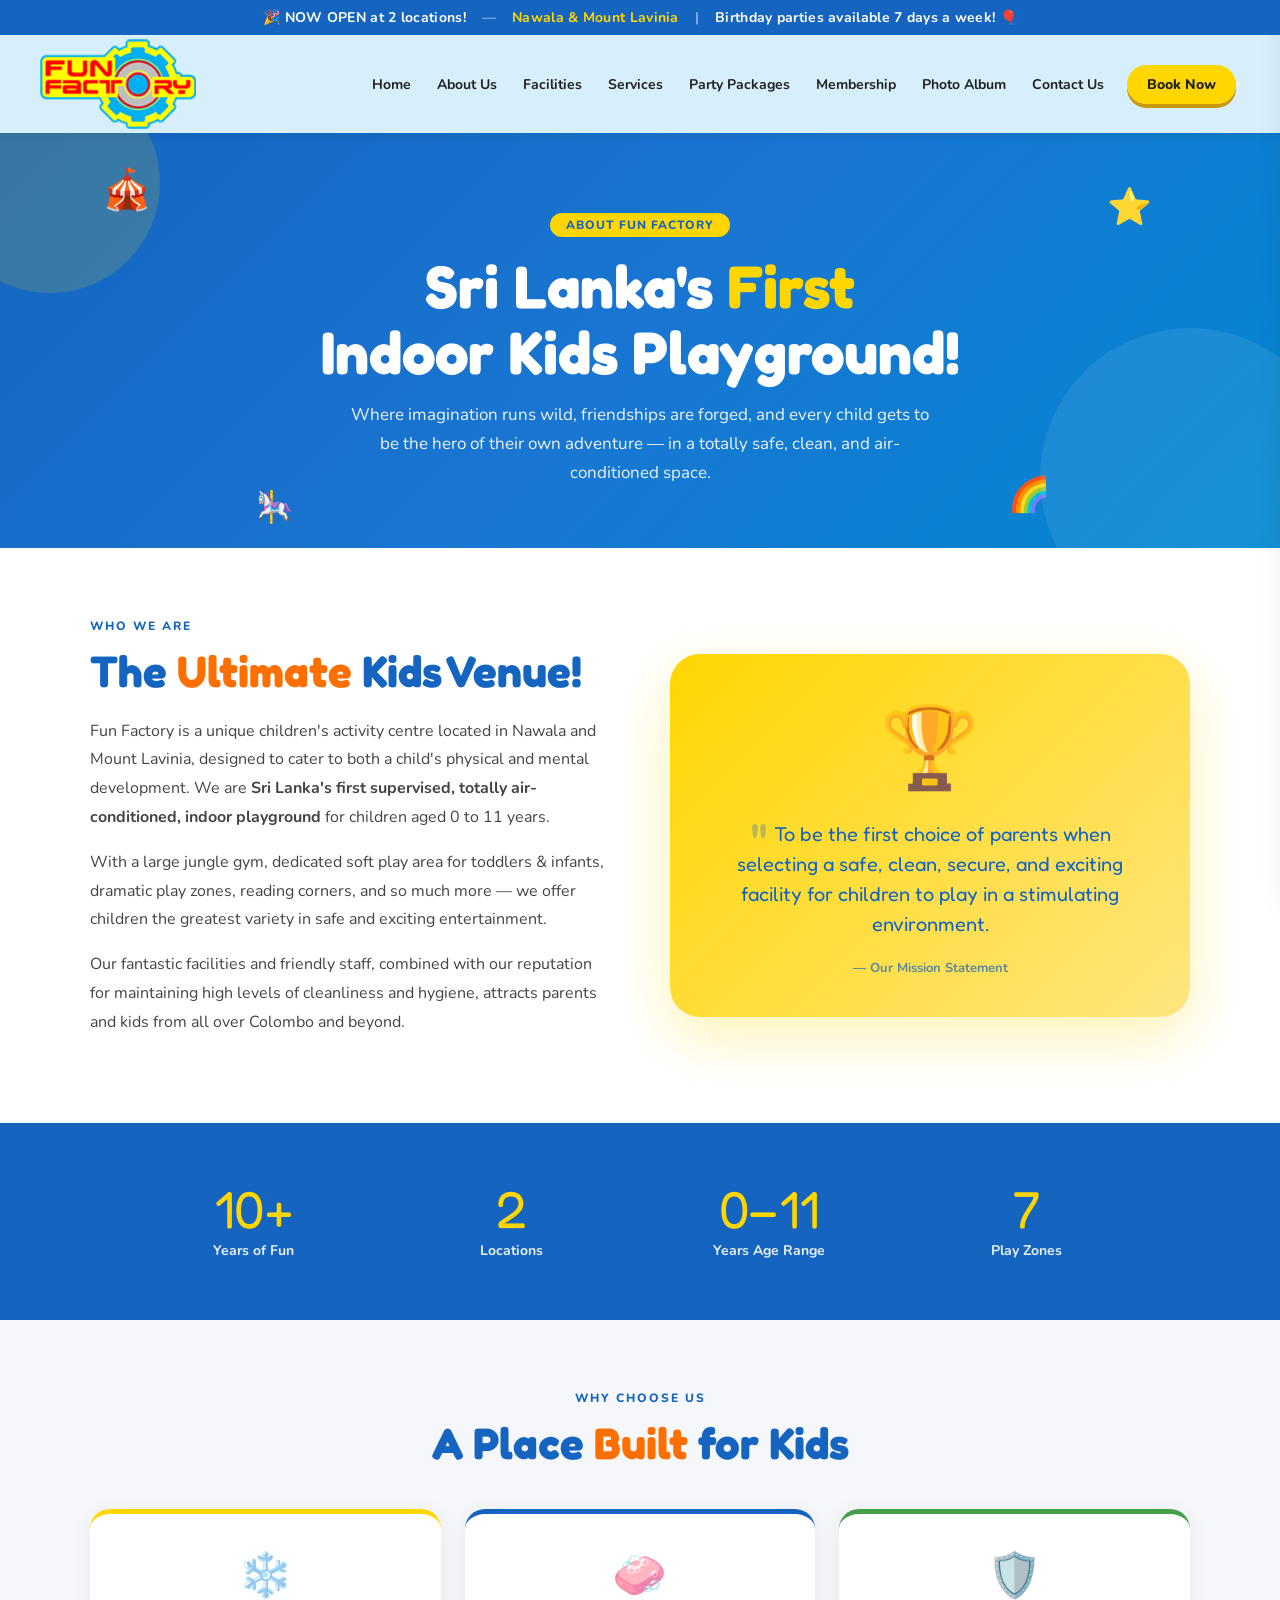
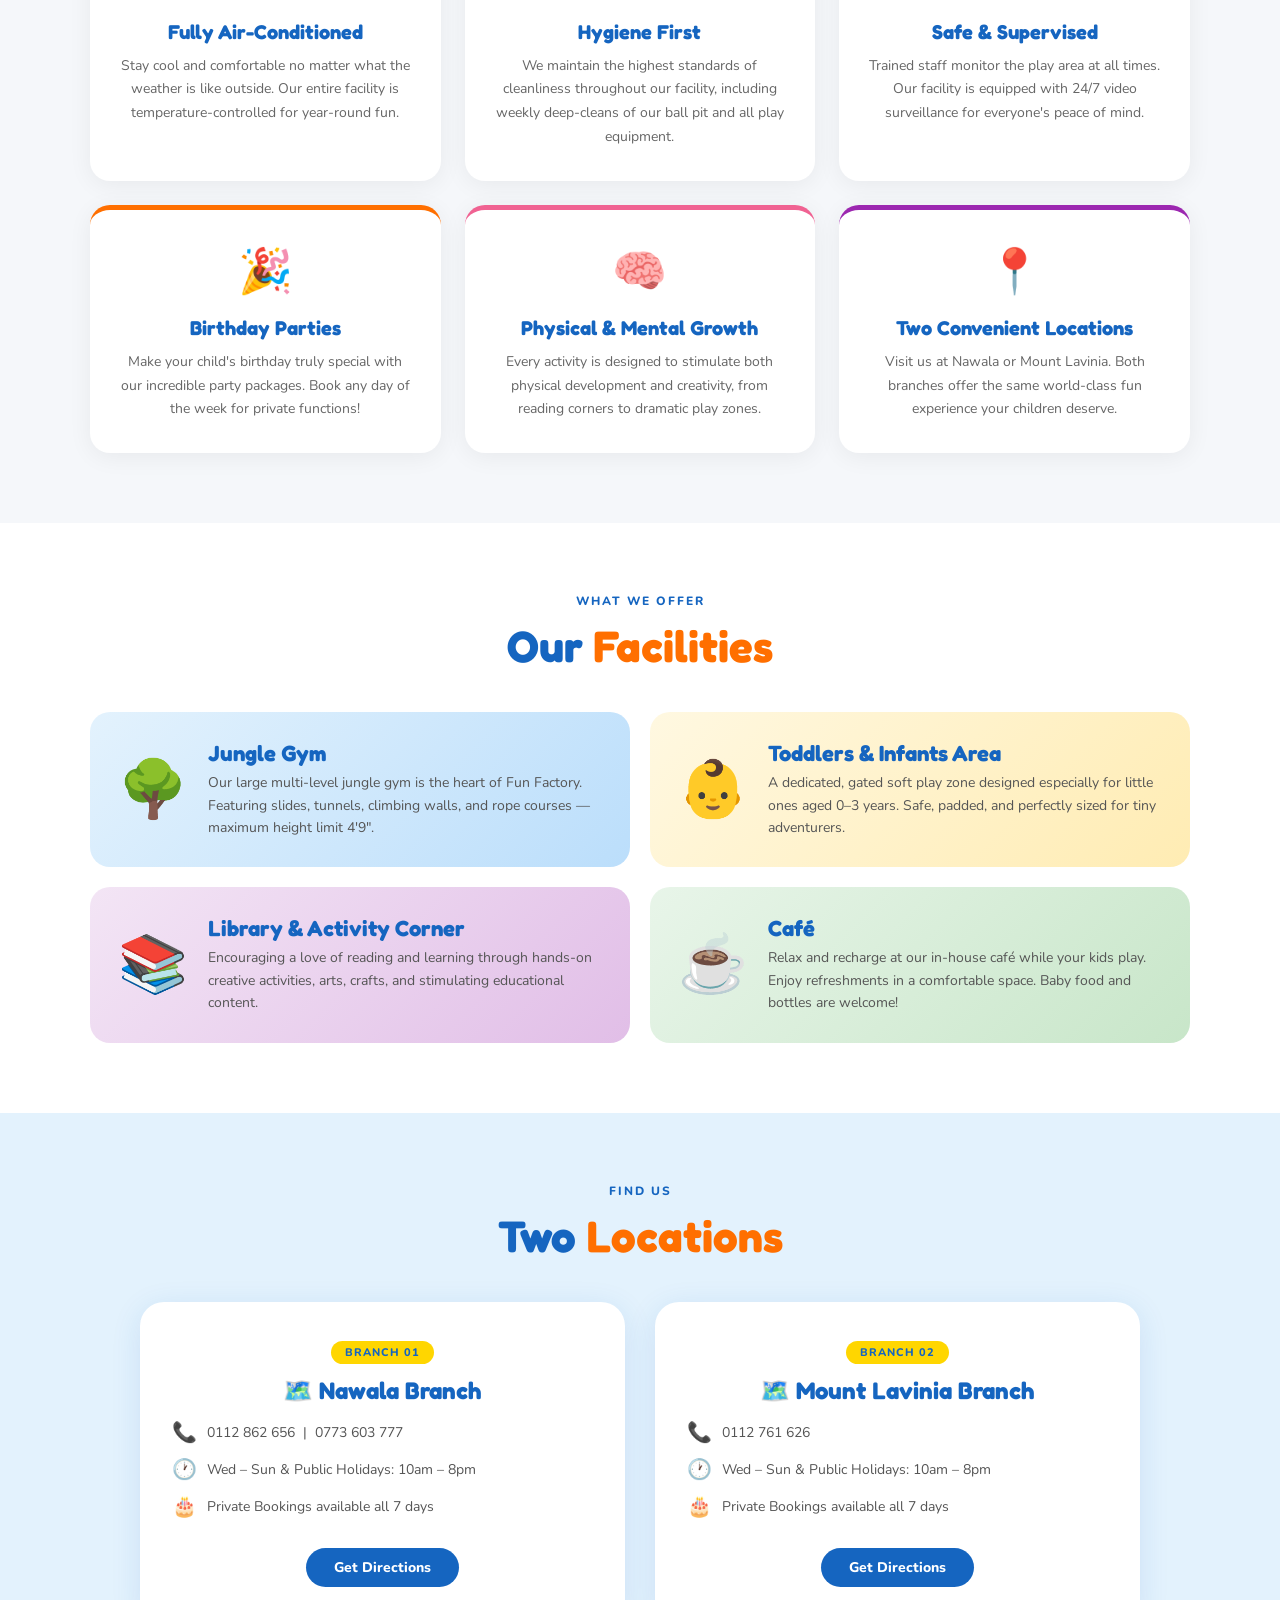
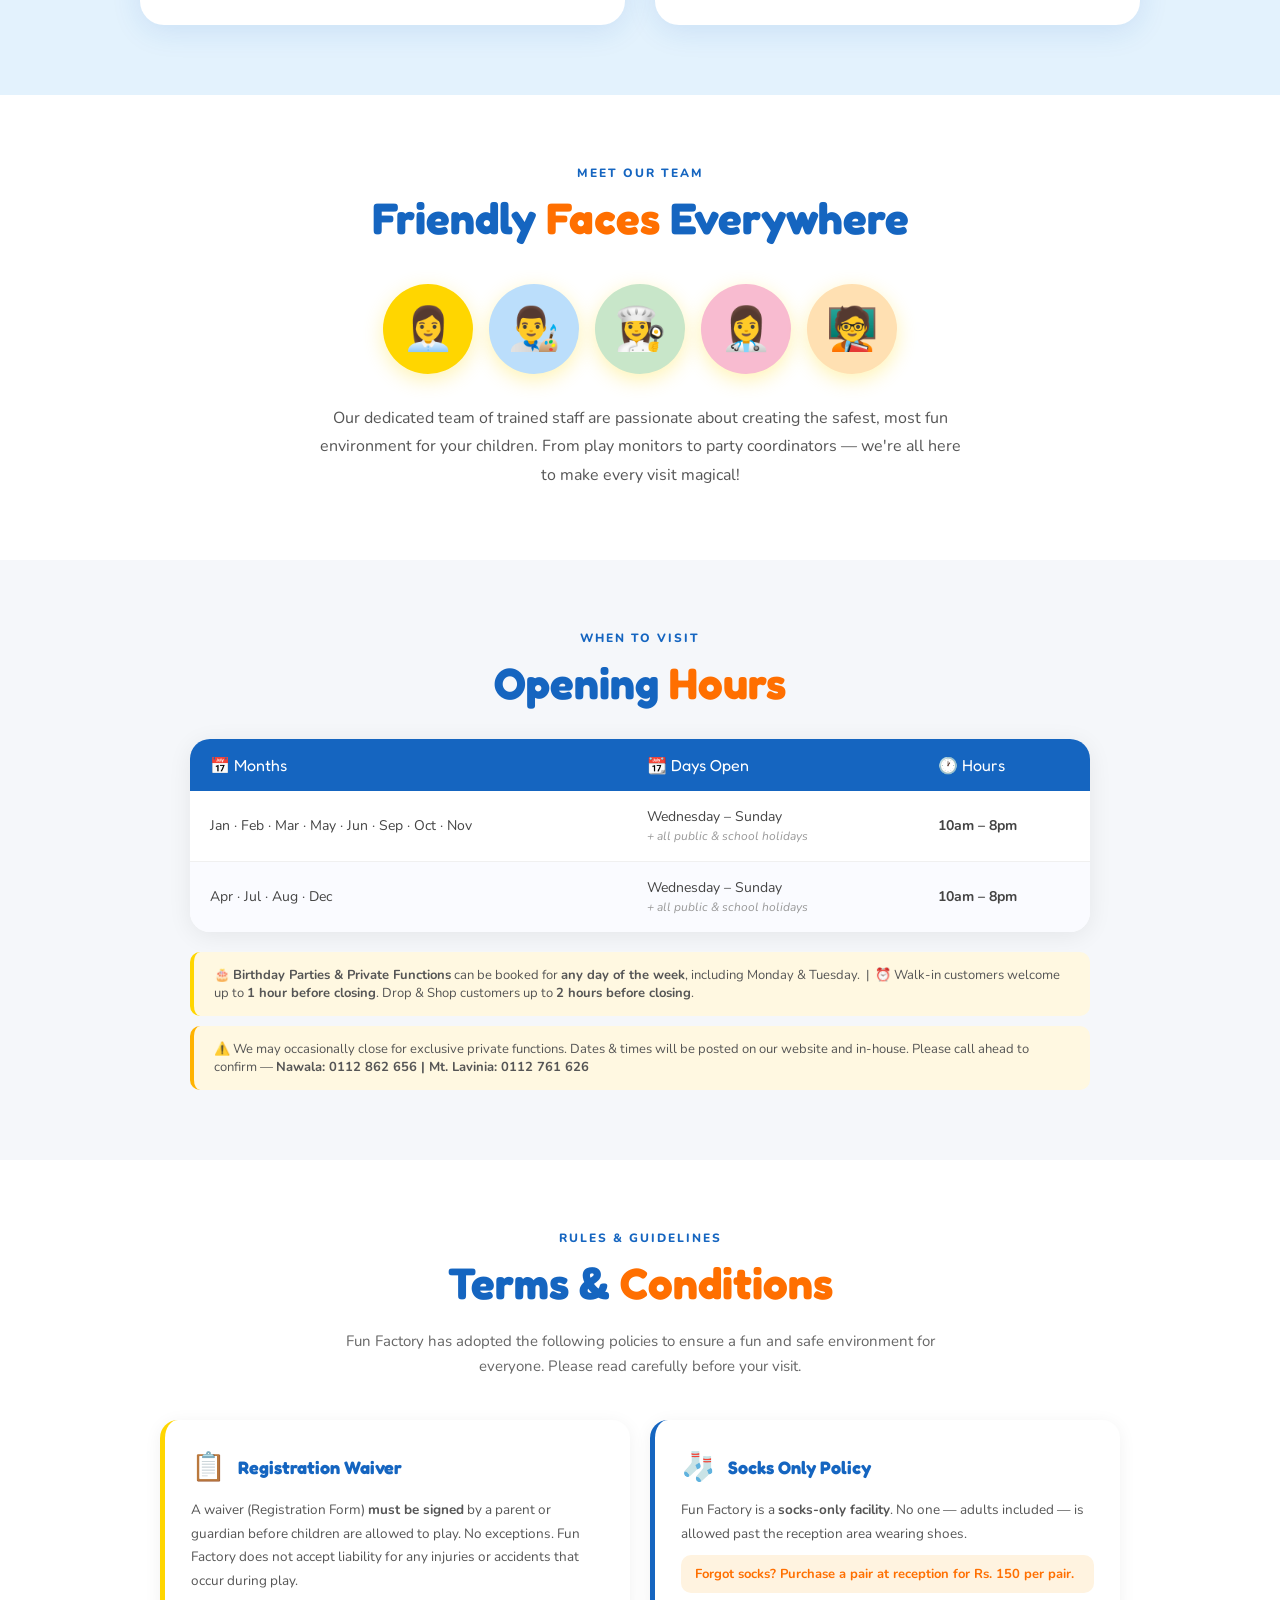
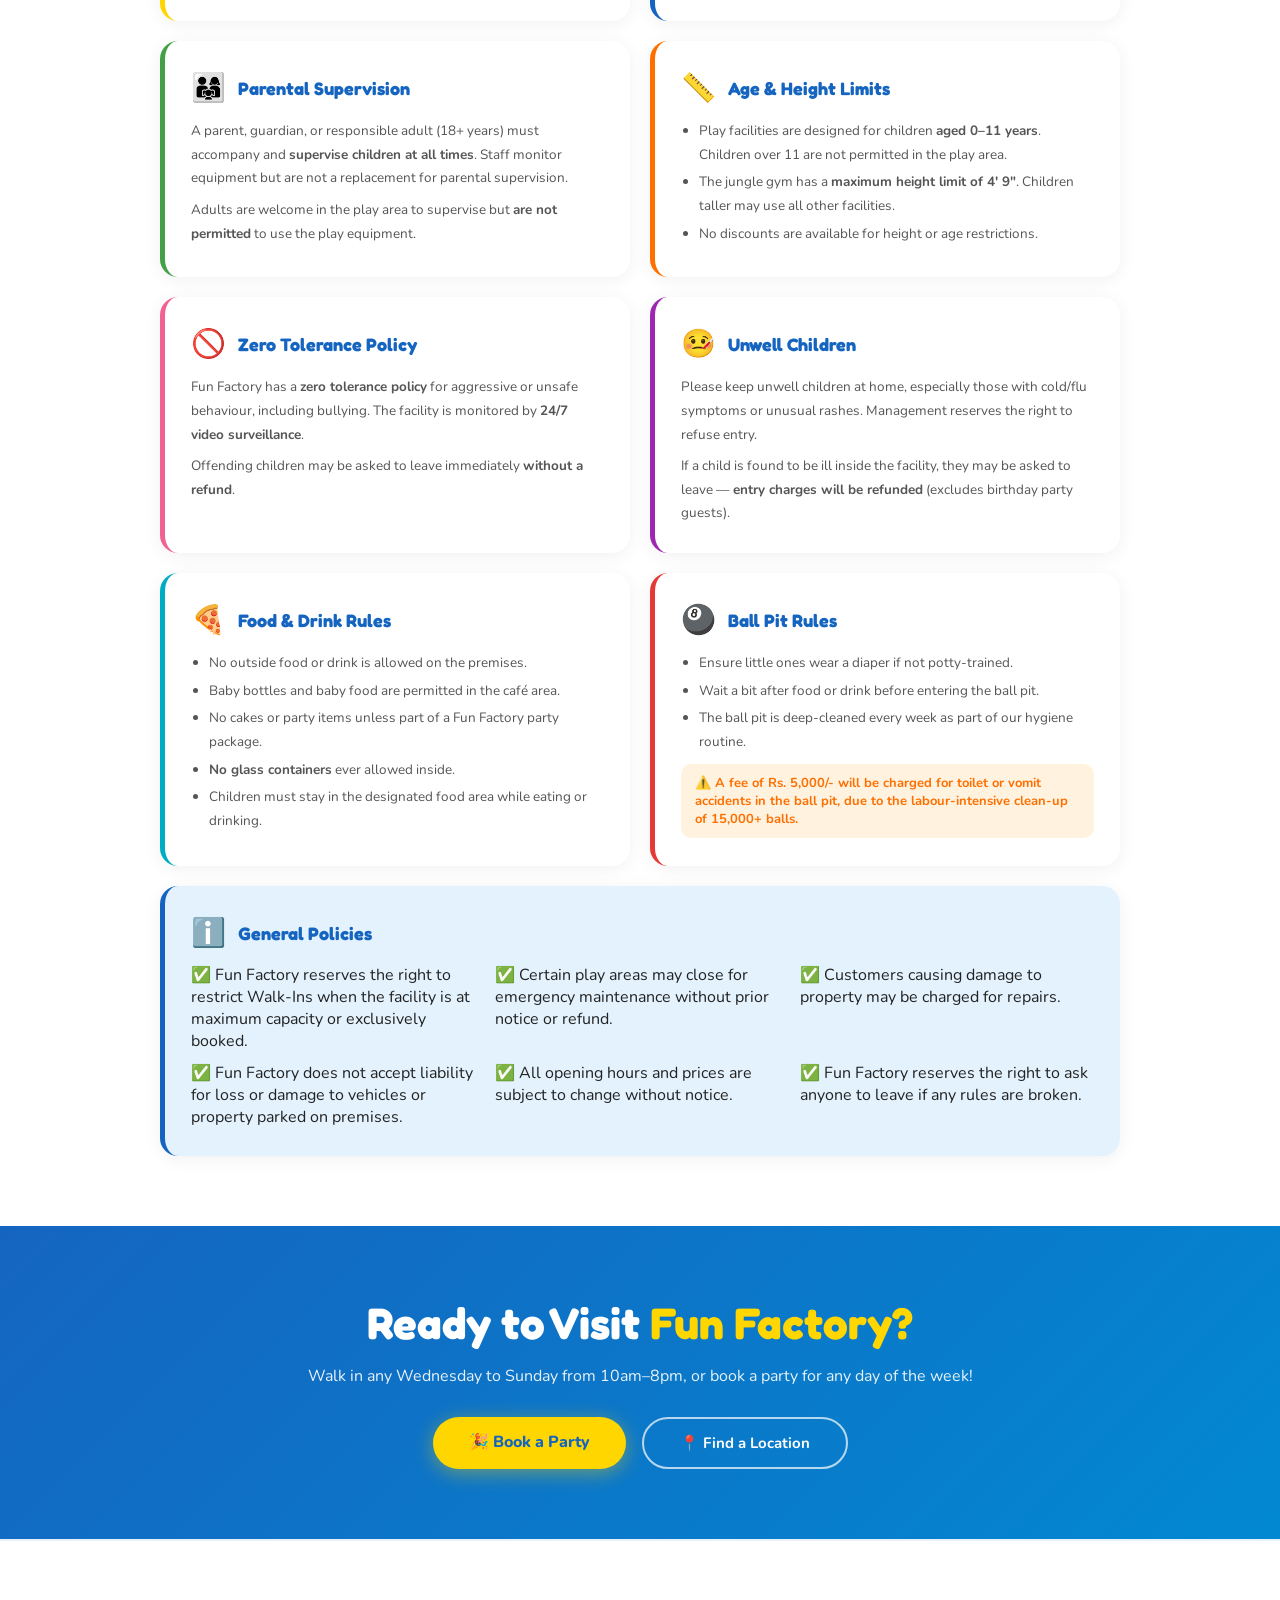
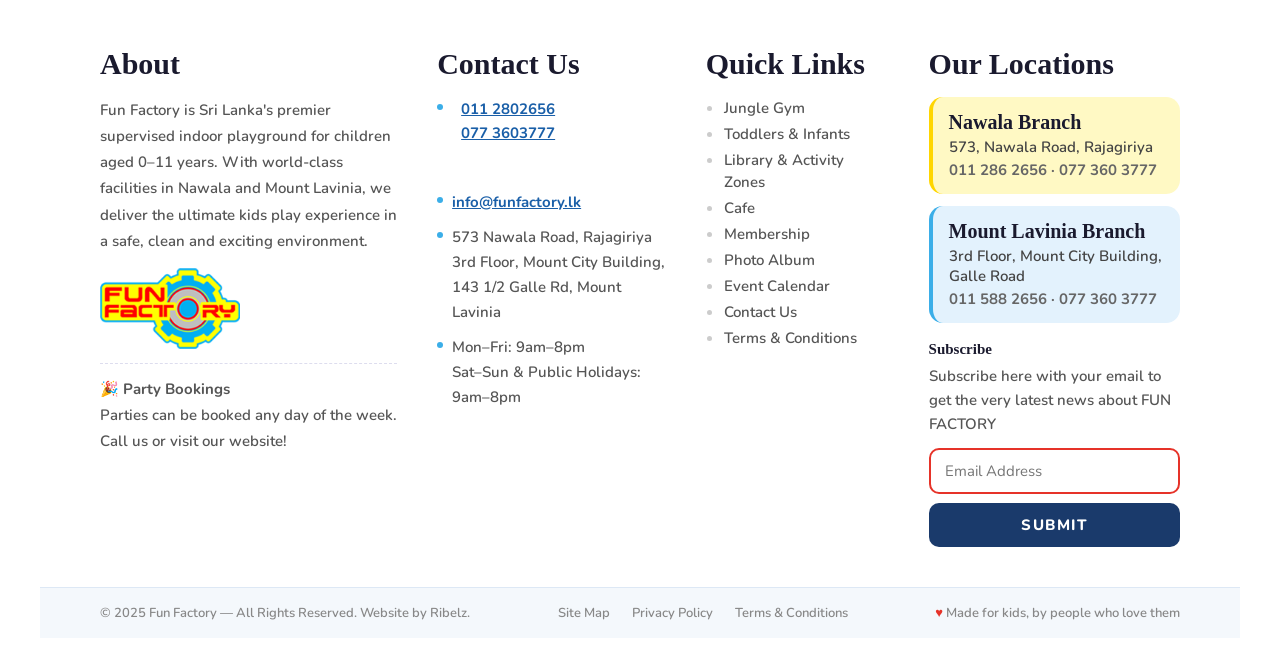
==== commit efe4fc13: "add new footer" ====
--- a/about.html
+++ b/about.html
@@ -702,6 +702,213 @@
           .tnc-grid { grid-template-columns: 1fr; }
           .hours-table th, .hours-table td { padding: 12px 14px; font-size: 13px; }
         }
+               /* ════ FOOTER ════ */
+.ff-footer {
+  background: #fff;
+  font-family: 'Nunito', sans-serif;
+  border-top: 2px solid #e8f0f8;
+  position: relative;
+  z-index: 5;
+}
+
+.ff-footer-main {
+  display: grid;
+  grid-template-columns: 1.3fr 1fr 0.8fr 1.1fr;
+  gap: 40px;
+  padding: 56px 60px 40px;
+  max-width: 1800px;
+  margin: 0 auto;
+  position: relative;
+}
+
+.ff-foot-col h4 {
+  font-family: 'Baloo 2', cursive;
+  font-size: 18px; font-weight: 800;
+  color: #1a1a2e; margin: 0 0 16px;
+}
+
+.ff-foot-col p {
+  font-size: 13.5px; color: #555;
+  font-weight: 600; line-height: 1.75;
+}
+
+.ff-foot-col ul {
+  list-style: disc;
+  padding-left: 18px; margin: 0;
+  display: flex; flex-direction: column; gap: 4px;
+}
+
+.ff-foot-col ul li a {
+  font-size: 13.5px; color: #555;
+  font-weight: 600; text-decoration: none;
+  transition: color 0.2s;
+}
+
+.ff-foot-col ul li a:hover { color: #1A5FA8; }
+
+/* About col */
+.ff-footer-logo {
+  width: 140px; height: auto;
+  display: block; margin: 14px 0 12px;
+}
+
+.ff-about-party {
+  font-size: 13px; color: #555;
+  font-weight: 600; margin-top: 14px;
+  line-height: 1.65;
+  border-top: 1px dashed #dde;
+  padding-top: 12px;
+}
+
+/* Contact */
+.ff-contact-item {
+  display: flex; align-items: flex-start;
+  gap: 9px; margin-bottom: 11px;
+}
+
+.ff-contact-dot {
+  width: 6px; height: 6px;
+  border-radius: 50%;
+  background: #3BAEE8;
+  margin-top: 7px; flex-shrink: 0;
+}
+
+.ff-contact-item a {
+  color: #1A5FA8; font-weight: 700;
+  font-size: 13.5px; text-decoration: underline;
+}
+
+.ff-contact-item span.txt {
+  font-size: 13px; color: #555;
+  font-weight: 600; line-height: 1.65;
+}
+
+/* Location cards */
+.ff-loc-card {
+  border-radius: 14px;
+  padding: 14px 16px;
+  margin-bottom: 12px;
+}
+
+.ff-loc-card.yellow {
+  background: #FFF9C4;
+  border-left: 4px solid #FFD600;
+}
+
+.ff-loc-card.blue {
+  background: #E3F2FD;
+  border-left: 4px solid #3BAEE8;
+}
+
+.ff-loc-name {
+  font-family: 'Baloo 2', cursive;
+  font-size: 15px; font-weight: 800;
+  color: #1a1a2e; margin-bottom: 3px;
+}
+
+.ff-loc-addr {
+  font-size: 12.5px; color: #444;
+  font-weight: 600; margin-bottom: 3px;
+}
+
+.ff-loc-tel {
+  font-size: 12.5px; color: #666;
+  font-weight: 700;
+}
+
+/* Subscribe */
+.ff-subscribe-wrap { margin-top: 18px; }
+
+.ff-subscribe-wrap h5 {
+  font-family: 'Baloo 2', cursive;
+  font-size: 17px; font-weight: 800;
+  color: #1a1a2e; margin: 0 0 6px;
+}
+
+.ff-subscribe-wrap p {
+  font-size: 13px; color: #555;
+  font-weight: 600; line-height: 1.6;
+  margin-bottom: 12px;
+}
+
+.ff-sub-input {
+  width: 100%; padding: 11px 14px;
+  border: 2px solid #E63329;
+  border-radius: 10px;
+  font-family: 'Nunito', sans-serif;
+  font-size: 13px; color: #333;
+  outline: none; box-sizing: border-box;
+  margin-bottom: 9px;
+}
+
+.ff-sub-input:focus { border-color: #1A5FA8; }
+
+.ff-sub-btn {
+  width: 100%;
+  background: #1A3A6B;
+  color: #fff; border: none;
+  padding: 12px;
+  border-radius: 10px;
+  font-family: 'Nunito', sans-serif;
+  font-size: 14px; font-weight: 800;
+  letter-spacing: 1.5px; cursor: pointer;
+  transition: background 0.2s;
+}
+
+.ff-sub-btn:hover { background: #1A5FA8; }
+
+/* Kids images in footer */
+.ff-footer-kids {
+  display: flex;
+  justify-content: center;
+  align-items: flex-end;
+  gap: 0;
+  padding: 0 60px 0;
+  pointer-events: none;
+}
+
+.ff-footer-kid {
+  width: 160px; height: auto;
+  object-fit: contain;
+  display: block;
+}
+
+/* Bottom bar */
+.ff-footer-bottom {
+  background: #f4f8fc;
+  border-top: 1px solid #dde8f5;
+  padding: 16px 60px;
+  display: flex;
+  align-items: center;
+  justify-content: space-between;
+  flex-wrap: wrap;
+  gap: 12px;
+}
+
+.ff-footer-bottom span,
+.ff-footer-bottom a {
+  font-size: 13px; color: #888;
+  font-weight: 600; text-decoration: none;
+}
+
+.ff-footer-bottom a:hover { color: #1A5FA8; }
+.ff-footer-bottom .heart { color: #E63329; }
+.ff-footer-bottom-links { display: flex; gap: 22px; }
+
+/* Responsive */
+@media (max-width: 1024px) {
+  .ff-footer-main { grid-template-columns: 1fr 1fr; gap: 30px; padding: 44px 40px 30px; }
+  .ff-footer-bottom { padding: 14px 40px; }
+  .ff-footer-kids { padding: 0 40px; }
+}
+
+@media (max-width: 768px) {
+  .ff-footer-main { grid-template-columns: 1fr; gap: 28px; padding: 36px 18px 24px; }
+  .ff-footer-bottom { padding: 14px 18px; flex-direction: column; text-align: center; }
+  .ff-footer-bottom-links { justify-content: center; }
+  .ff-footer-kids { padding: 0 18px; }
+  .ff-footer-kid { width: 110px; }
+}
     </style>
 </head>
 <body>
@@ -1069,57 +1276,121 @@
 </section>
 
 <!-- FOOTER -->
-<footer>
-    <div class="footer-grid">
-        <div class="footer-brand">
-            <span class="logo-text">Fun <span style="color:var(--yellow)">Factory</span></span>
-            <p>Sri Lanka's first supervised, totally air-conditioned indoor playground for children aged 0–11. Located in Nawala and Mount Lavinia.</p>
-            <div class="footer-social">
-                <a class="social-btn" href="#">📘</a>
-                <a class="social-btn" href="#">📸</a>
-                <a class="social-btn" href="#">▶️</a>
-                <a class="social-btn" href="#">🎵</a>
-            </div>
-        </div>
-        <div class="footer-col">
-            <h4>Quick Links</h4>
+<footer class="ff-footer">
+
+    <div class="ff-footer-main">
+
+        <!-- COL 1: About -->
+        <div class="ff-foot-col">
+            <h4 style="font-size:30px;">About</h4>
+            <p style="font-size:15px;">Fun Factory is Sri Lanka's premier supervised indoor playground for children aged 0–11 years. With world-class facilities in Nawala and Mount Lavinia, we deliver the ultimate kids play experience in a safe, clean and exciting environment.</p>
+
+            <img class="ff-footer-logo" src="images/logo.png" alt="Fun Factory Logo">
+
+            <p class="ff-about-party" style="font-size:15px;">
+                🎉 <strong>Party Bookings</strong><br>
+                Parties can be booked any day of the week. Call us or visit our website!
+            </p>
+        </div>
+
+        <!-- COL 2: Contact -->
+        <div class="ff-foot-col">
+            <h4 style="font-size:30px;">Contact Us</h4>
+
+            <div class="ff-contact-item">
+                <span class="ff-contact-dot"></span>
+                <br>
+                <span class="txt">
+          <a href="tel:0112802656" style="font-size:15px;">011 2802656</a><br>
+          <a href="tel:0773603777" style="font-size:15px;">077 3603777</a>
+        </span>
+            </div>
+            <div class="ff-contact-item">
+                <span class="txt">&nbsp;</span>
+            </div>
+
+            <div class="ff-contact-item">
+                <span class="ff-contact-dot"></span>
+                <span class="txt"><a href="mailto:info@funfactory.lk" style="font-size:15px;" >info@funfactory.lk</a></span>
+            </div>
+
+            <div class="ff-contact-item">
+                <span class="ff-contact-dot"></span>
+                <span class="txt" style="font-size:15px;">
+          573 Nawala Road, Rajagiriya<br>
+          3rd Floor, Mount City Building,<br>
+          143 1/2 Galle Rd, Mount Lavinia
+        </span>
+            </div>
+
+            <div class="ff-contact-item">
+                <span class="ff-contact-dot"></span>
+                <span class="txt" style="font-size:15px;">
+          Mon–Fri: 9am–8pm<br>
+          Sat–Sun &amp; Public Holidays: 9am–8pm
+        </span>
+            </div>
+        </div>
+
+        <!-- COL 3: Quick Links -->
+        <div class="ff-foot-col">
+            <h4 style="font-size:30px;">Quick Links</h4>
             <ul>
-                <li><a href="#">Home</a></li>
-                <li><a href="#">About Us</a></li>
-                <li><a href="#">Facilities</a></li>
-                <li><a href="#">Birthday Parties</a></li>
-                <li><a href="#">Gallery</a></li>
-                <li><a href="#">Contact</a></li>
+                <li><a href="#" style="font-size:15px;">Jungle Gym</a></li>
+                <li><a href="#" style="font-size:15px;">Toddlers &amp; Infants</a></li>
+                <li><a href="#" style="font-size:15px;">Library &amp; Activity Zones</a></li>
+                <li><a href="#" style="font-size:15px;">Cafe</a></li>
+                <li><a href="#" style="font-size:15px;">Membership</a></li>
+                <li><a href="#" style="font-size:15px;">Photo Album</a></li>
+                <li><a href="#" style="font-size:15px;">Event Calendar</a></li>
+                <li><a href="#" style="font-size:15px;">Contact Us</a></li>
+                <li><a href="#" style="font-size:15px;">Terms &amp; Conditions</a></li>
             </ul>
         </div>
-        <div class="footer-col">
-            <h4>Our Locations</h4>
-            <ul>
-                <li><a href="#">Nawala Branch</a></li>
-                <li><a href="#">Mount Lavinia Branch</a></li>
-            </ul>
-            <h4 style="margin-top:20px">Hours</h4>
-            <ul>
-                <li><a href="#">Wed – Sun: 10am – 8pm</a></li>
-                <li><a href="#">Public &amp; School Holidays</a></li>
-            </ul>
-        </div>
-        <div class="footer-col">
-            <h4>Contact Us</h4>
-            <ul>
-                <li><a href="#">📞 Nawala: 0112 862 656</a></li>
-                <li><a href="#">📞 0773 603 777</a></li>
-                <li><a href="#">📞 Mt. Lavinia: 0112 761 626</a></li>
-            </ul>
-            <div style="margin-top:16px;font-size:13px;color:#888;line-height:1.7">
-                * We may occasionally close for private events. Check our website or call ahead.
-            </div>
-        </div>
+
+        <!-- COL 4: Locations + Subscribe -->
+        <div class="ff-foot-col">
+            <h4 style="font-size:30px;">Our Locations</h4>
+
+            <div class="ff-loc-card yellow">
+                <div class="ff-loc-name" style="font-size:20px;">Nawala Branch</div>
+                <div class="ff-loc-addr" style="font-size:15px;">573, Nawala Road, Rajagiriya</div>
+                <div class="ff-loc-tel" style="font-size:15px;">011 286 2656 · 077 360 3777</div>
+            </div>
+
+            <div class="ff-loc-card blue">
+                <div class="ff-loc-name" style="font-size:20px;">Mount Lavinia Branch</div>
+                <div class="ff-loc-addr" style="font-size:15px;">3rd Floor, Mount City Building, Galle Road</div>
+                <div class="ff-loc-tel" style="font-size:15px;">011 588 2656 · 077 360 3777</div>
+            </div>
+
+            <div class="ff-subscribe-wrap">
+                <h5 style="font-size:15px;">Subscribe</h5>
+                <p style="font-size:15px;">Subscribe here with your email to get the very latest news about FUN FACTORY</p>
+                <input class="ff-sub-input" type="email" placeholder="Email Address" style="font-size:15px;">
+                <button class="ff-sub-btn" style="font-size:15px;">SUBMIT</button>
+            </div>
+        </div>
+
     </div>
-    <div class="footer-bottom">
-        <span>© 2024 Fun Factory Sri Lanka. All rights reserved.</span>
-        <span>Terms &amp; Conditions | Privacy Policy</span>
+
+    <!--    &lt;!&ndash; Kids images middle &ndash;&gt;-->
+    <!--    <div class="ff-footer-kids">-->
+    <!--        <img class="ff-footer-kid" src="images/footer/img.png" alt="Girl with hoop">-->
+    <!--        <img class="ff-footer-kid" src="images/footer-boy.png" alt="Boy with blocks">-->
+    <!--    </div>-->
+
+    <!-- Bottom bar -->
+    <div class="ff-footer-bottom">
+        <span>© 2025 Fun Factory — All Rights Reserved. Website by Ribelz.</span>
+        <div class="ff-footer-bottom-links">
+            <a href="#">Site Map</a>
+            <a href="#">Privacy Policy</a>
+            <a href="#">Terms &amp; Conditions</a>
+        </div>
+        <span><span class="heart">♥</span> Made for kids, by people who love them</span>
     </div>
+
 </footer>
 
 </body>
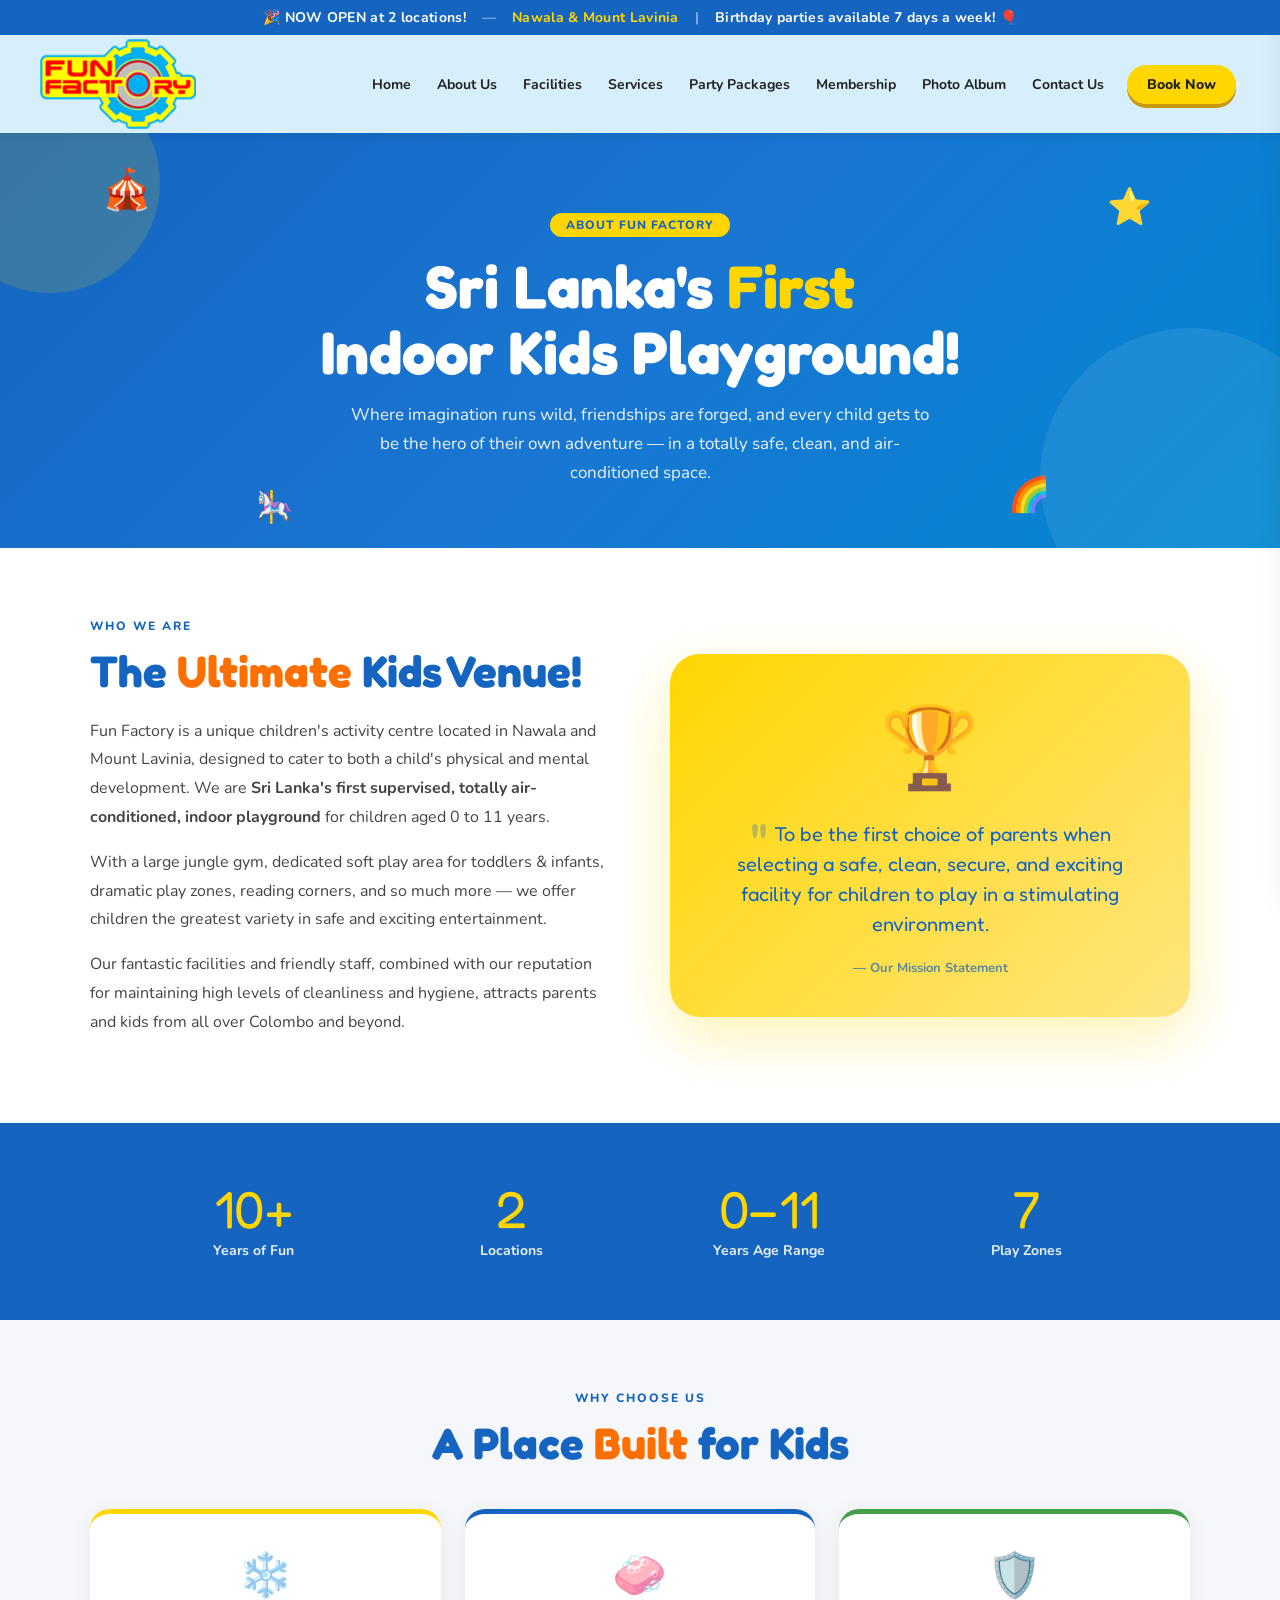
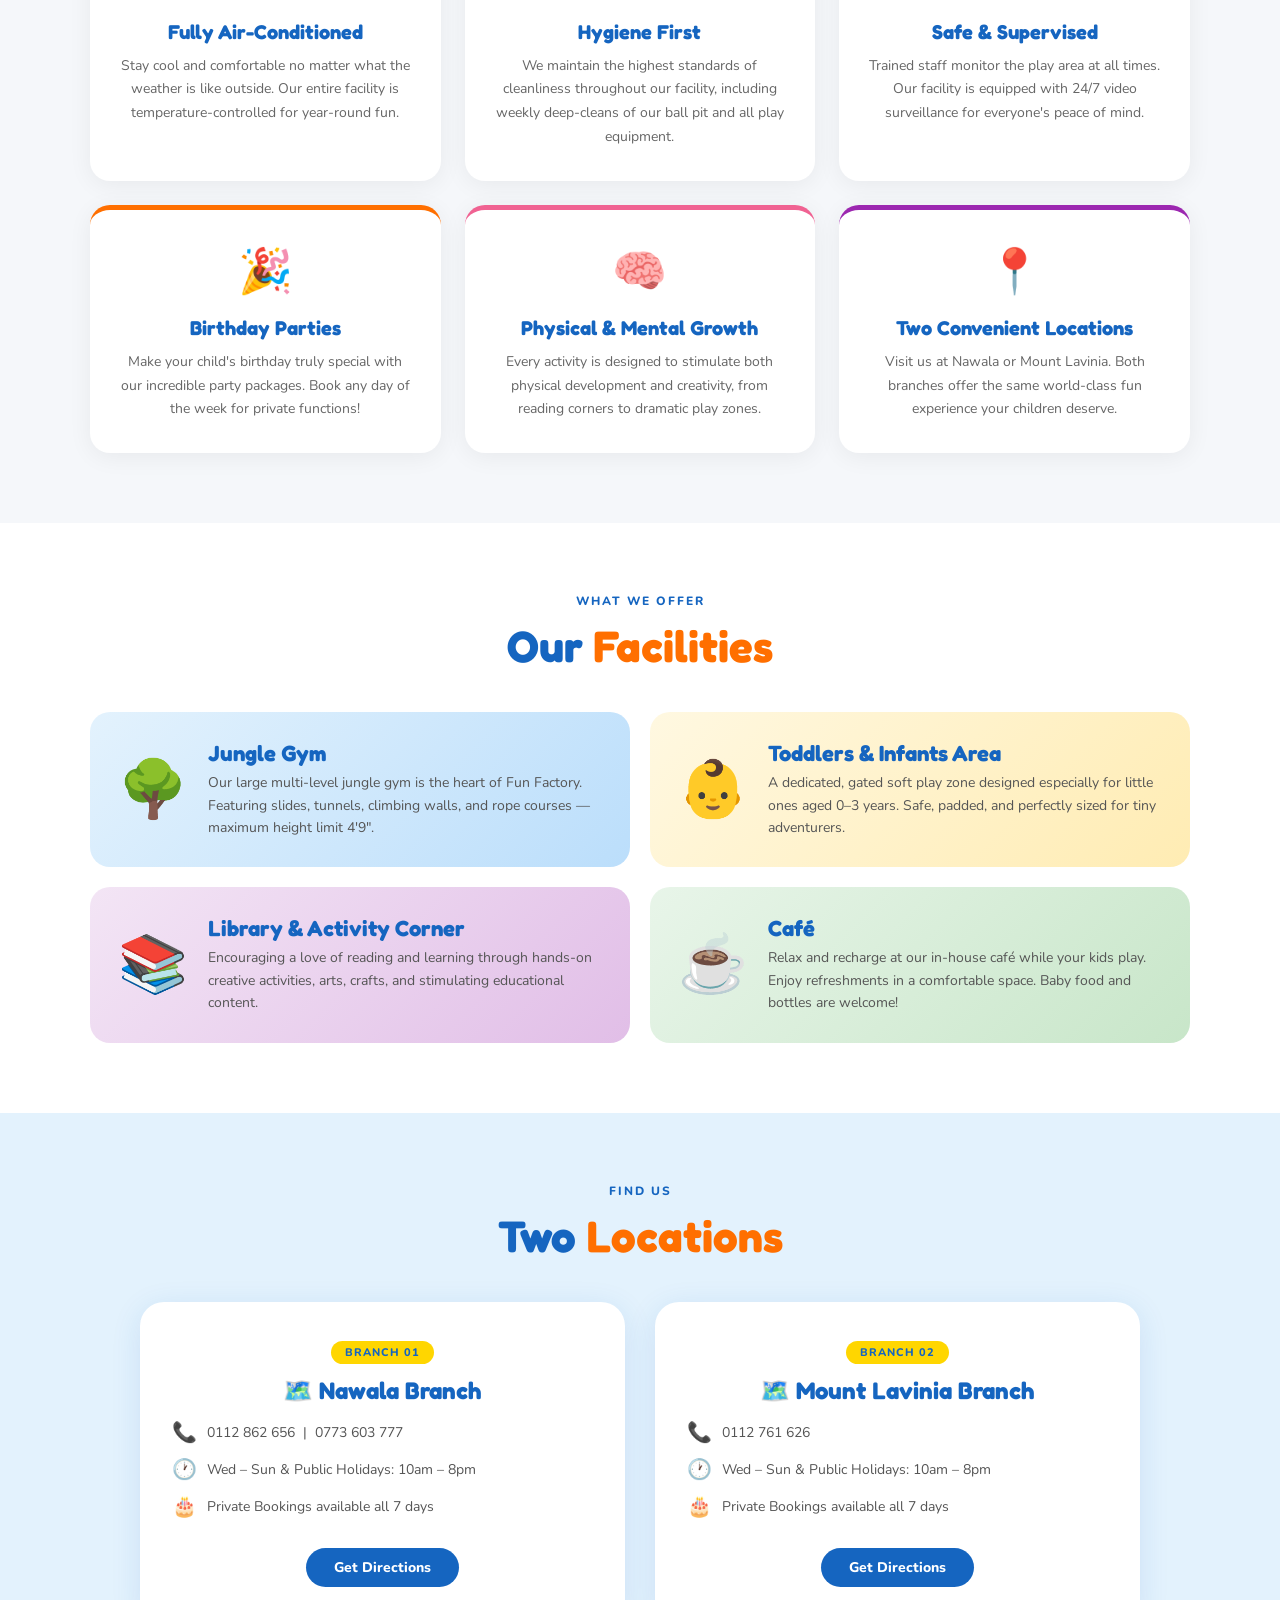
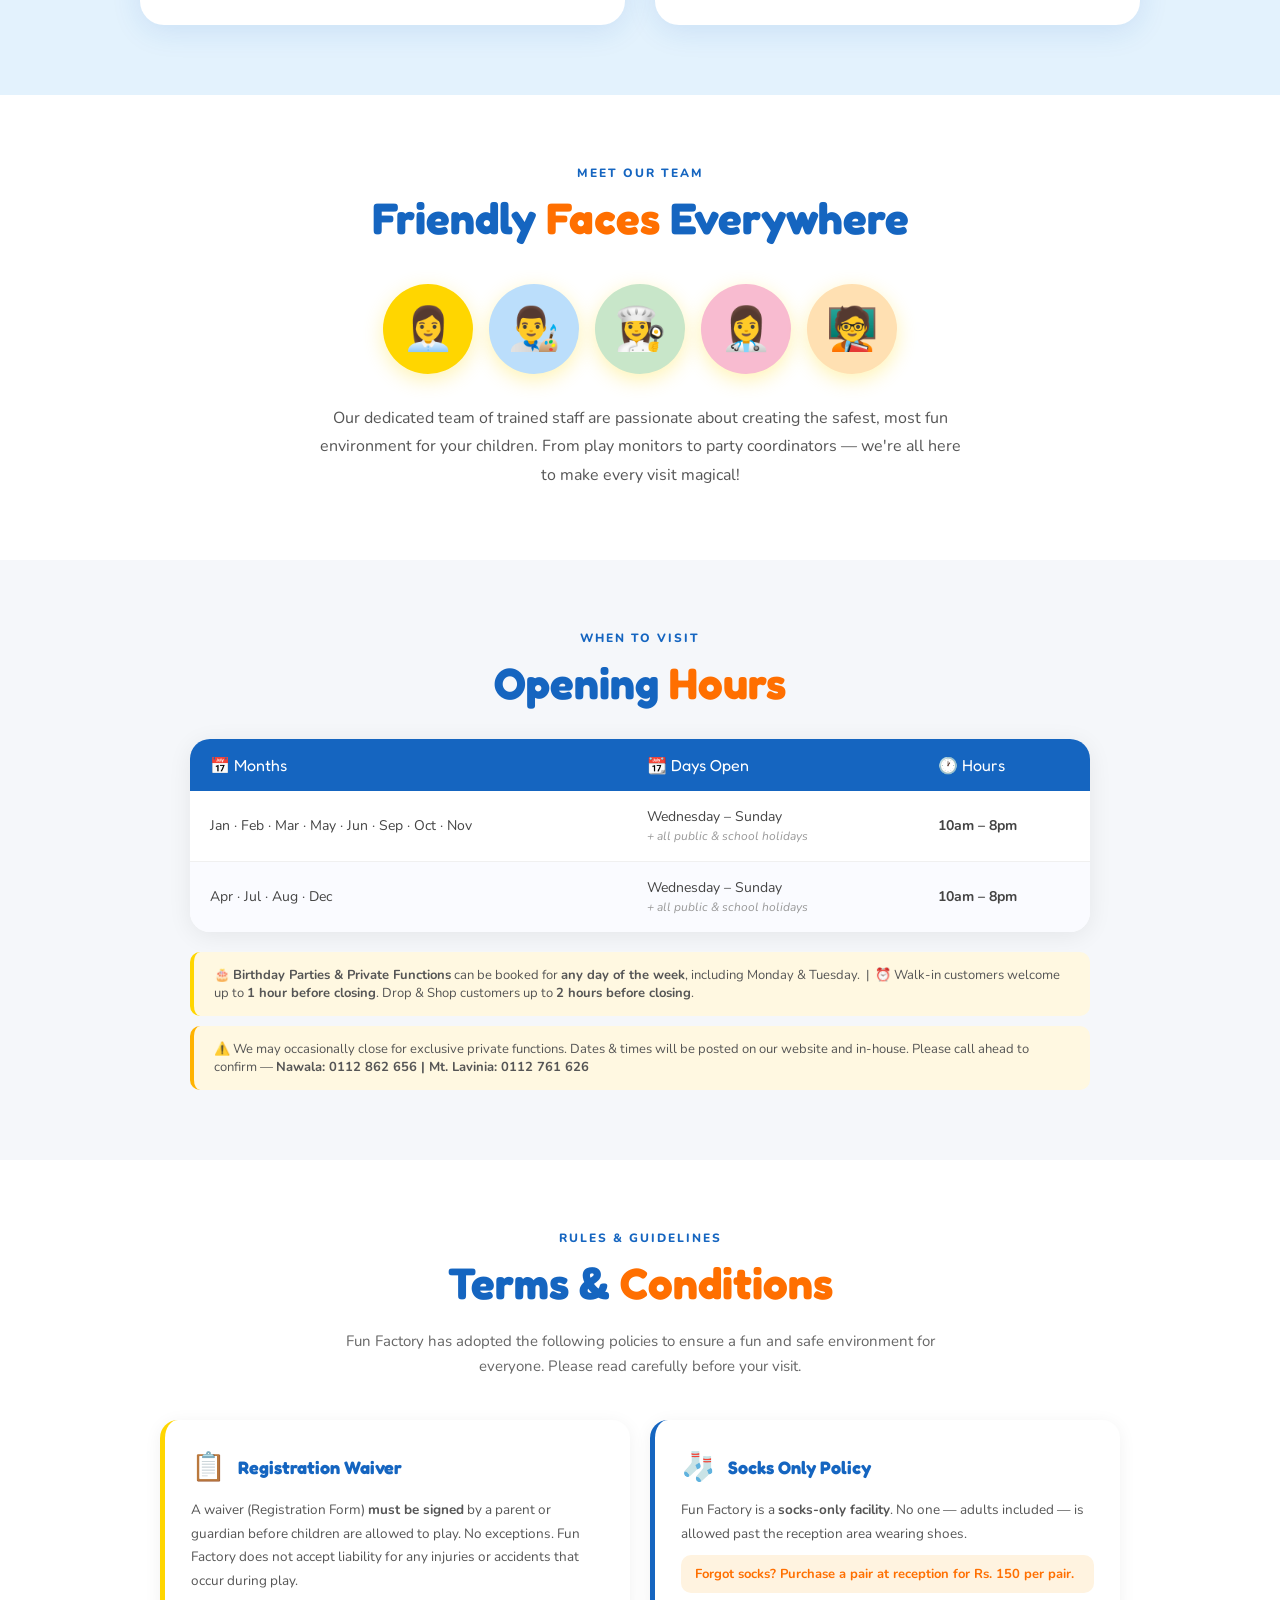
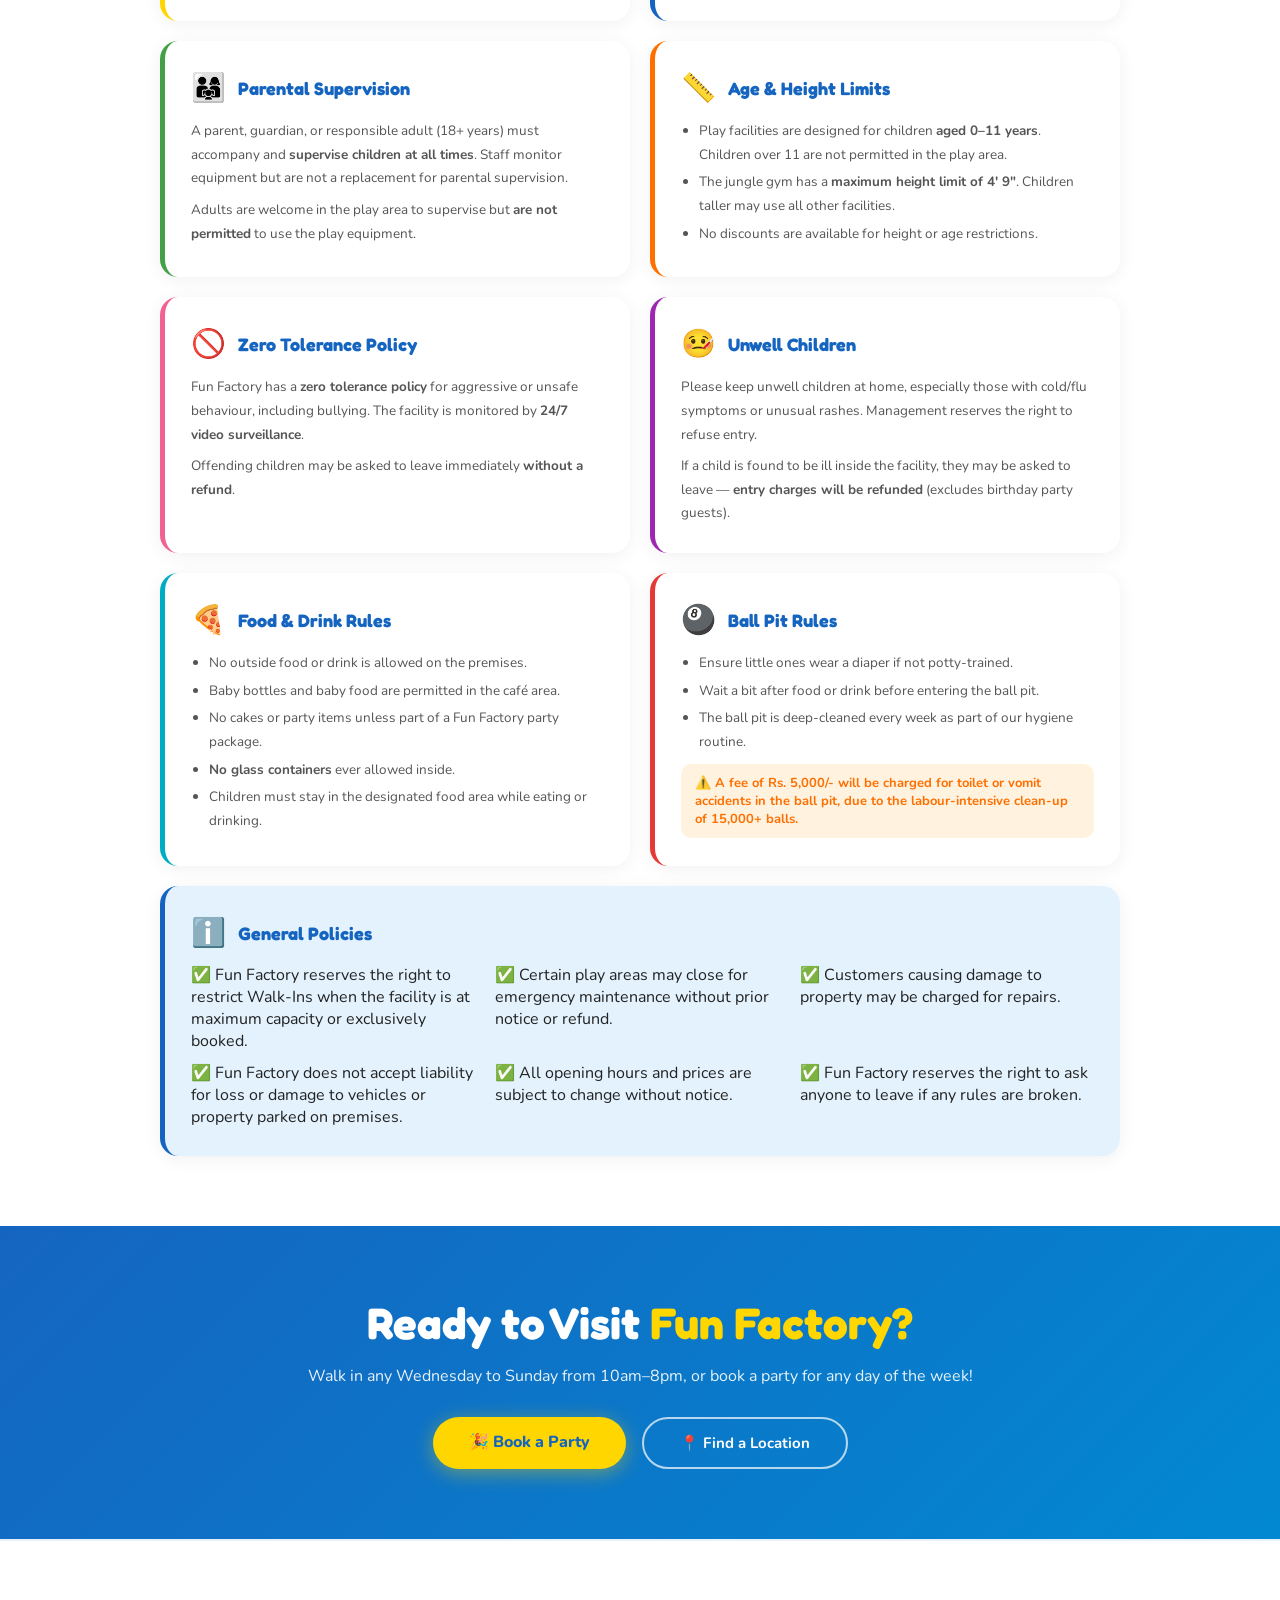
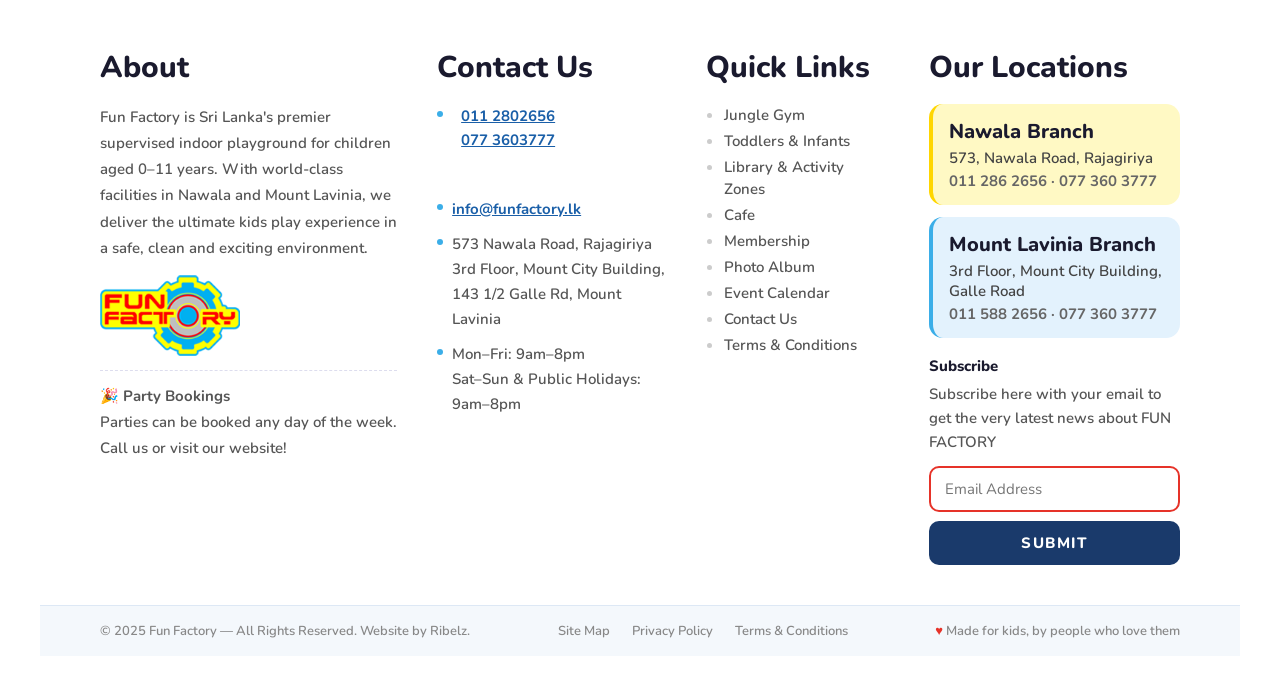
==== commit 1d164139: "chage font-family: 'Nunito', sans-serif; in about page" ====
--- a/about.html
+++ b/about.html
@@ -1282,7 +1282,7 @@
 
         <!-- COL 1: About -->
         <div class="ff-foot-col">
-            <h4 style="font-size:30px;">About</h4>
+            <h4 style="font-size:30px; font-family: 'Nunito', sans-serif;">About</h4>
             <p style="font-size:15px;">Fun Factory is Sri Lanka's premier supervised indoor playground for children aged 0–11 years. With world-class facilities in Nawala and Mount Lavinia, we deliver the ultimate kids play experience in a safe, clean and exciting environment.</p>
 
             <img class="ff-footer-logo" src="images/logo.png" alt="Fun Factory Logo">
@@ -1295,7 +1295,7 @@
 
         <!-- COL 2: Contact -->
         <div class="ff-foot-col">
-            <h4 style="font-size:30px;">Contact Us</h4>
+            <h4 style="font-size:30px; font-family: 'Nunito', sans-serif;">Contact Us</h4>
 
             <div class="ff-contact-item">
                 <span class="ff-contact-dot"></span>
@@ -1334,7 +1334,7 @@
 
         <!-- COL 3: Quick Links -->
         <div class="ff-foot-col">
-            <h4 style="font-size:30px;">Quick Links</h4>
+            <h4 style="font-size:30px; font-family: 'Nunito', sans-serif;">Quick Links</h4>
             <ul>
                 <li><a href="#" style="font-size:15px;">Jungle Gym</a></li>
                 <li><a href="#" style="font-size:15px;">Toddlers &amp; Infants</a></li>
@@ -1350,25 +1350,25 @@
 
         <!-- COL 4: Locations + Subscribe -->
         <div class="ff-foot-col">
-            <h4 style="font-size:30px;">Our Locations</h4>
+            <h4 style="font-size:30px; font-family: 'Nunito', sans-serif;">Our Locations</h4>
 
             <div class="ff-loc-card yellow">
-                <div class="ff-loc-name" style="font-size:20px;">Nawala Branch</div>
-                <div class="ff-loc-addr" style="font-size:15px;">573, Nawala Road, Rajagiriya</div>
-                <div class="ff-loc-tel" style="font-size:15px;">011 286 2656 · 077 360 3777</div>
+                <div class="ff-loc-name" style="font-size:20px; font-family: 'Nunito', sans-serif;">Nawala Branch</div>
+                <div class="ff-loc-addr" style="font-size:15px; font-family: 'Nunito', sans-serif;">573, Nawala Road, Rajagiriya</div>
+                <div class="ff-loc-tel" style="font-size:15px; font-family: 'Nunito', sans-serif;">011 286 2656 · 077 360 3777</div>
             </div>
 
             <div class="ff-loc-card blue">
-                <div class="ff-loc-name" style="font-size:20px;">Mount Lavinia Branch</div>
-                <div class="ff-loc-addr" style="font-size:15px;">3rd Floor, Mount City Building, Galle Road</div>
-                <div class="ff-loc-tel" style="font-size:15px;">011 588 2656 · 077 360 3777</div>
+                <div class="ff-loc-name" style="font-size:20px; font-family: 'Nunito', sans-serif;">Mount Lavinia Branch</div>
+                <div class="ff-loc-addr" style="font-size:15px; font-family: 'Nunito', sans-serif;">3rd Floor, Mount City Building, Galle Road</div>
+                <div class="ff-loc-tel" style="font-size:15px; font-family: 'Nunito', sans-serif;">011 588 2656 · 077 360 3777</div>
             </div>
 
             <div class="ff-subscribe-wrap">
-                <h5 style="font-size:15px;">Subscribe</h5>
-                <p style="font-size:15px;">Subscribe here with your email to get the very latest news about FUN FACTORY</p>
+                <h5 style="font-size:15px; font-family: 'Nunito', sans-serif;" >Subscribe</h5>
+                <p style="font-size:15px; font-family: 'Nunito', sans-serif;">Subscribe here with your email to get the very latest news about FUN FACTORY</p>
                 <input class="ff-sub-input" type="email" placeholder="Email Address" style="font-size:15px;">
-                <button class="ff-sub-btn" style="font-size:15px;">SUBMIT</button>
+                <button class="ff-sub-btn" style="font-size:15px; font-family: 'Nunito', sans-serif;">SUBMIT</button>
             </div>
         </div>
 
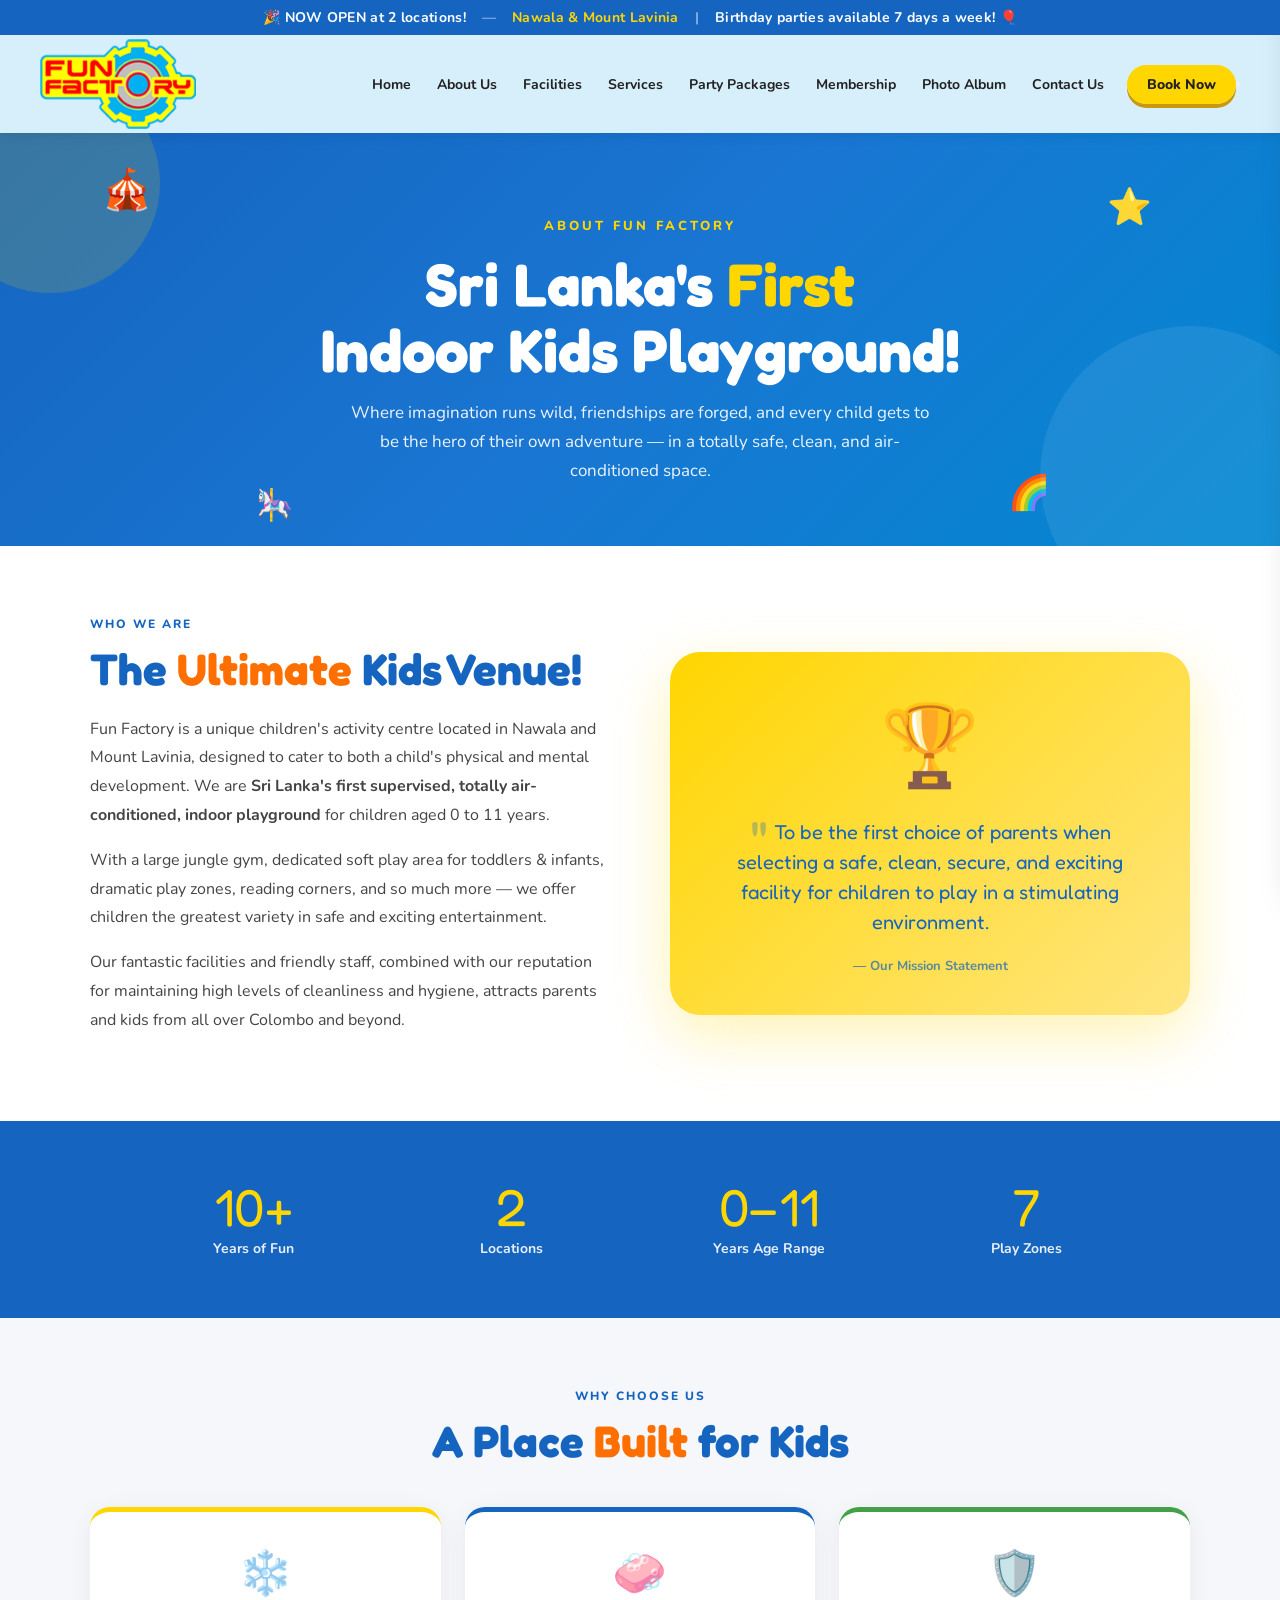
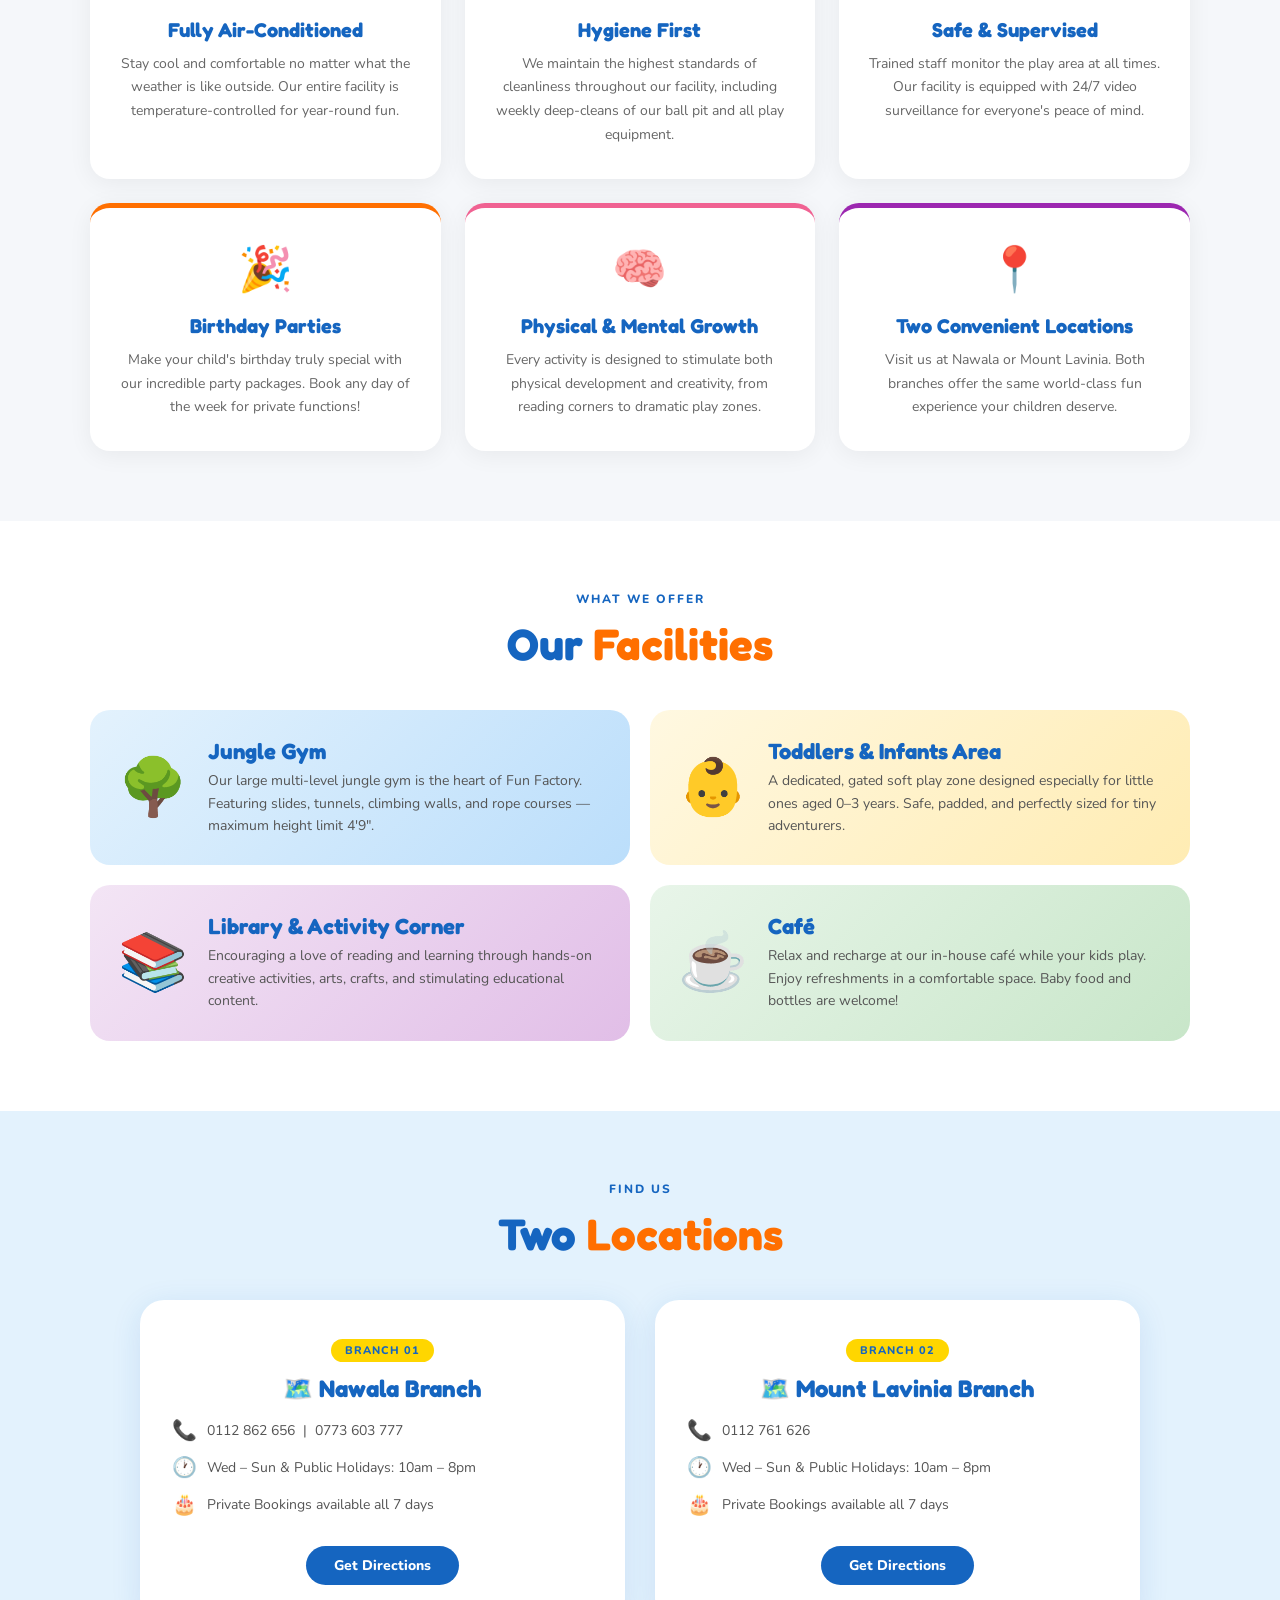
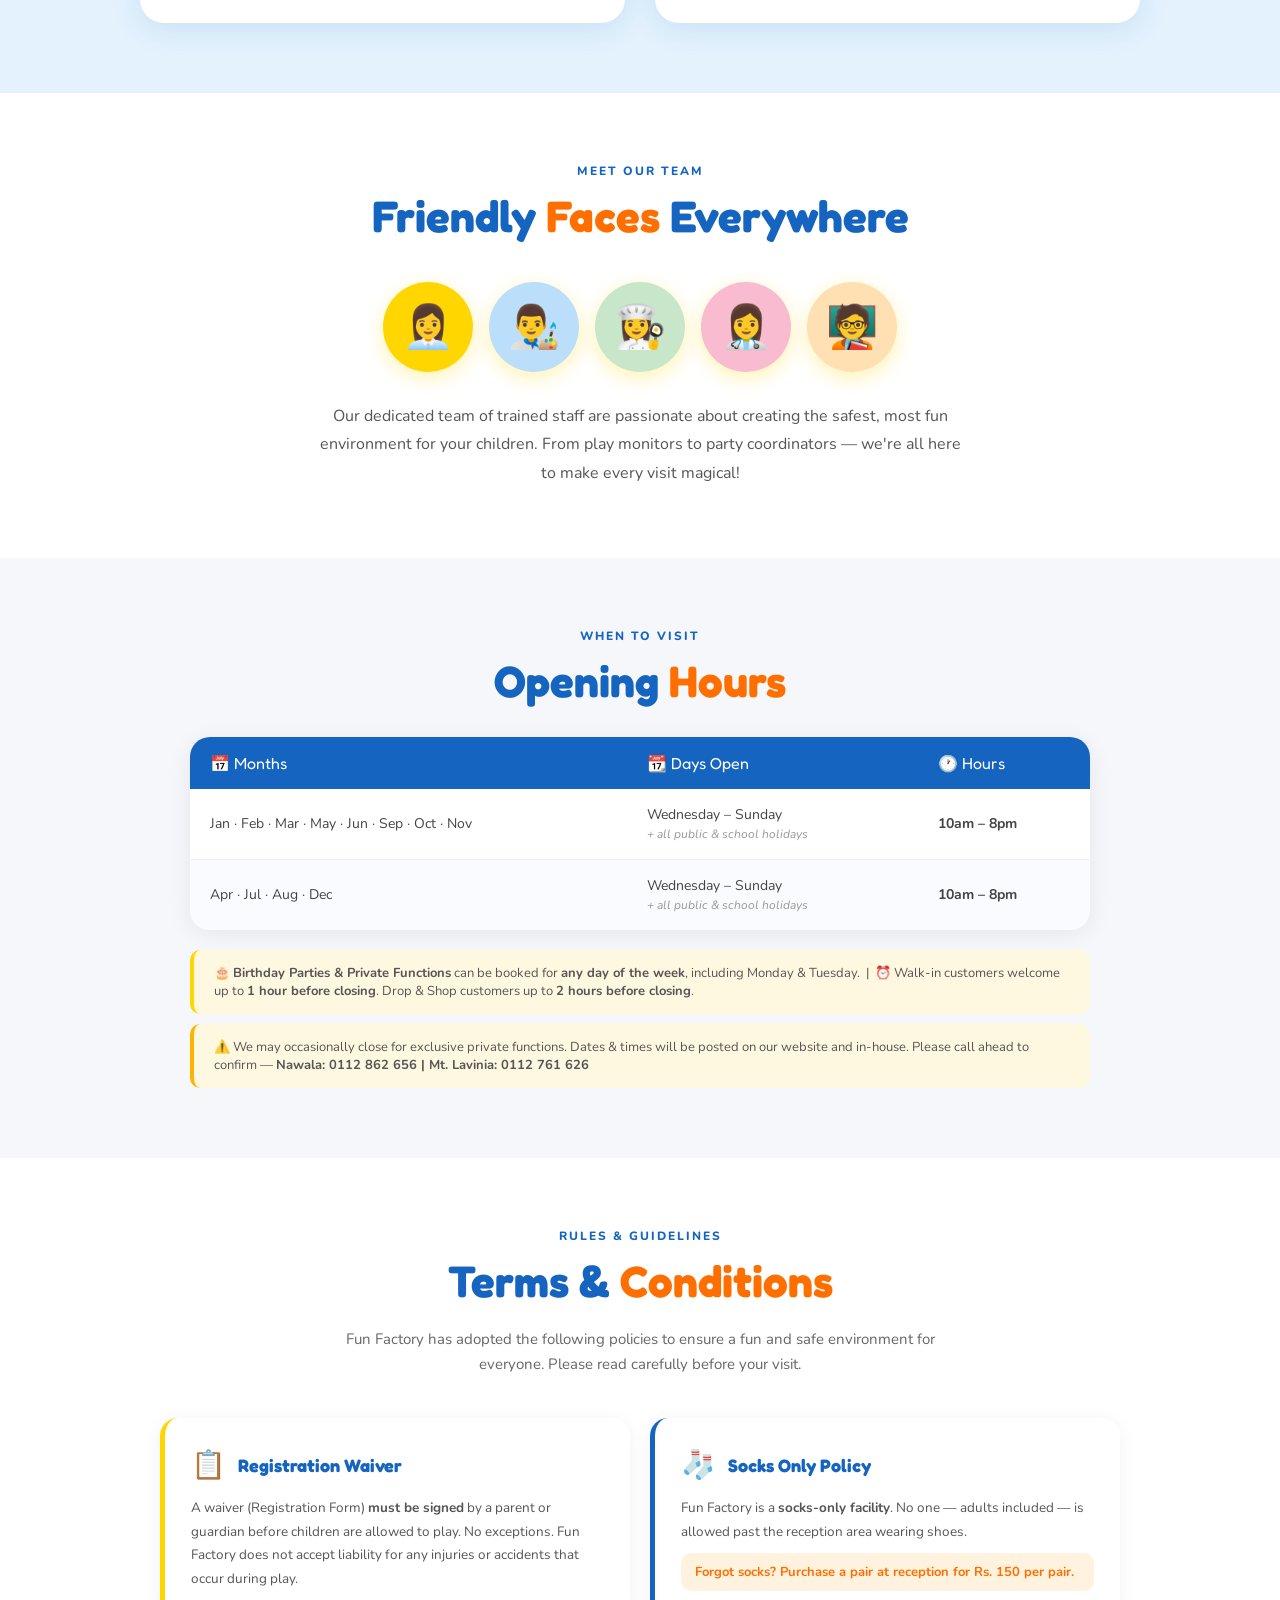
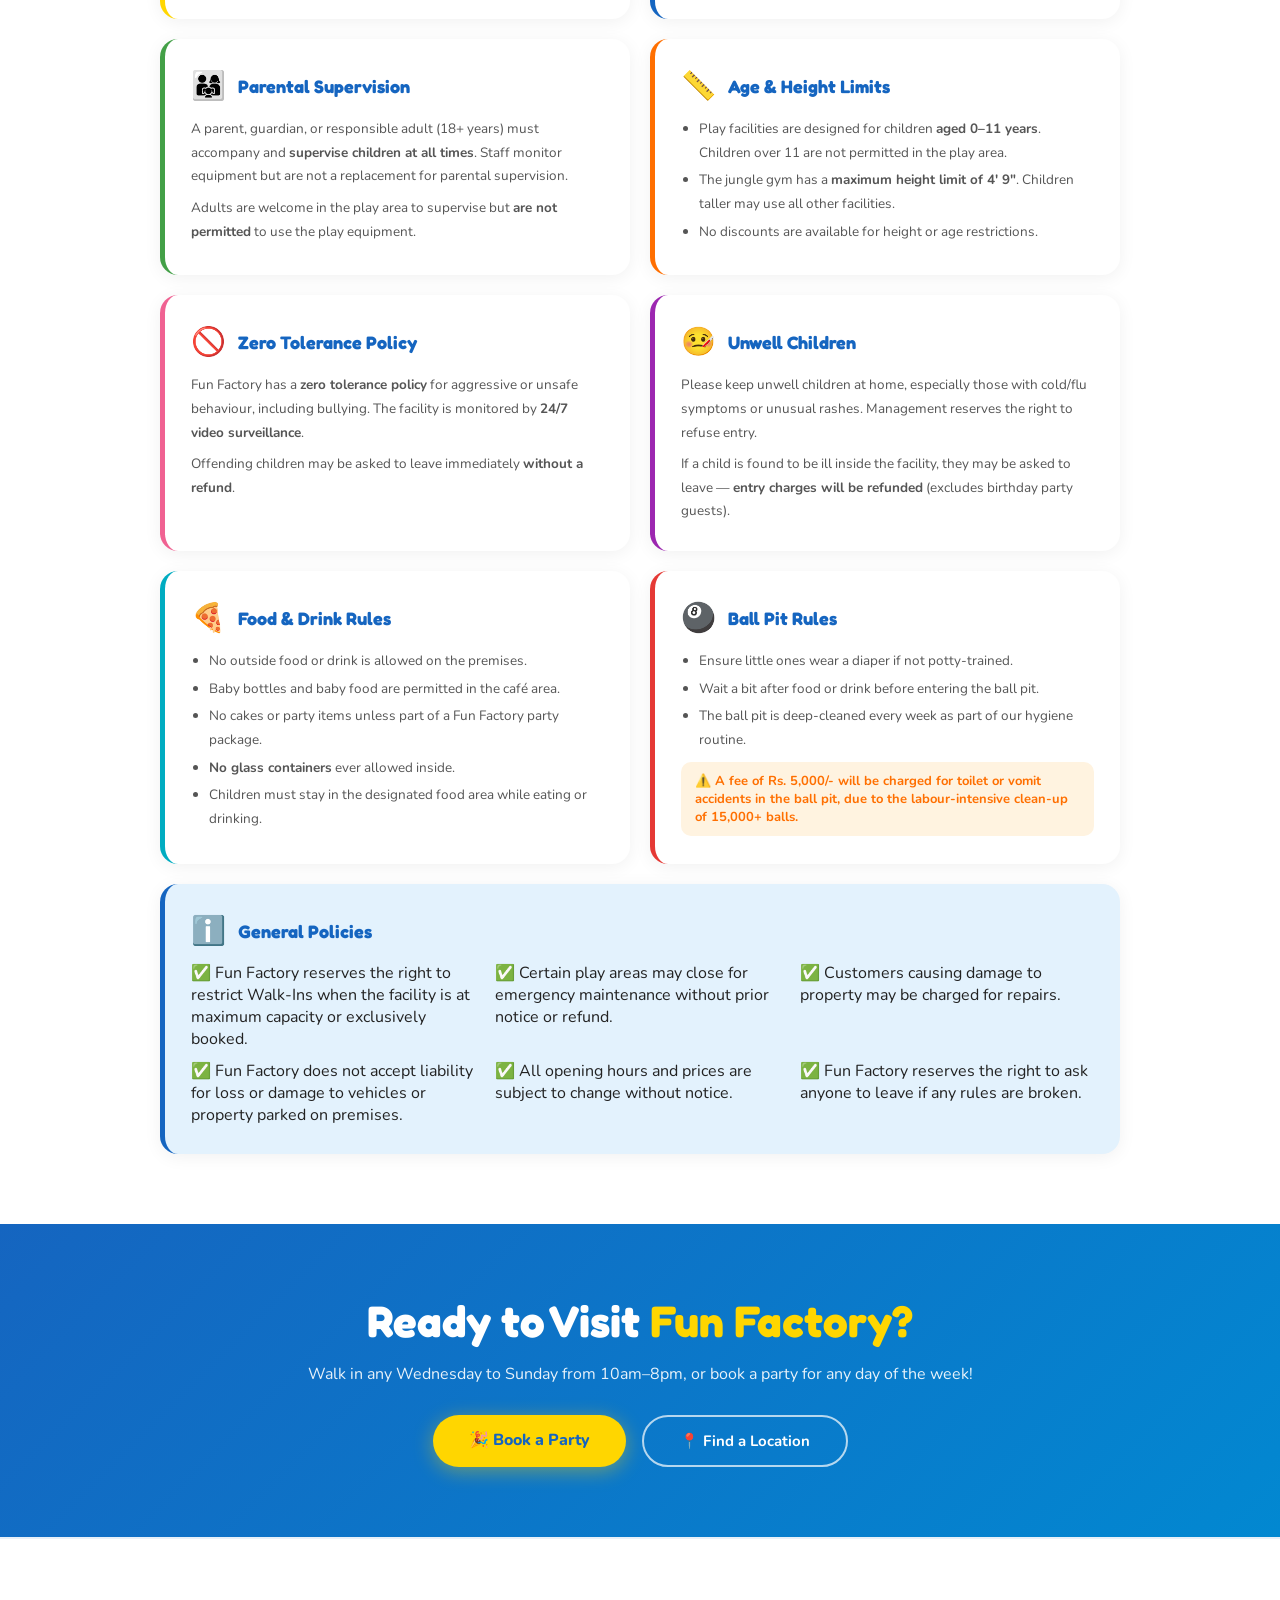
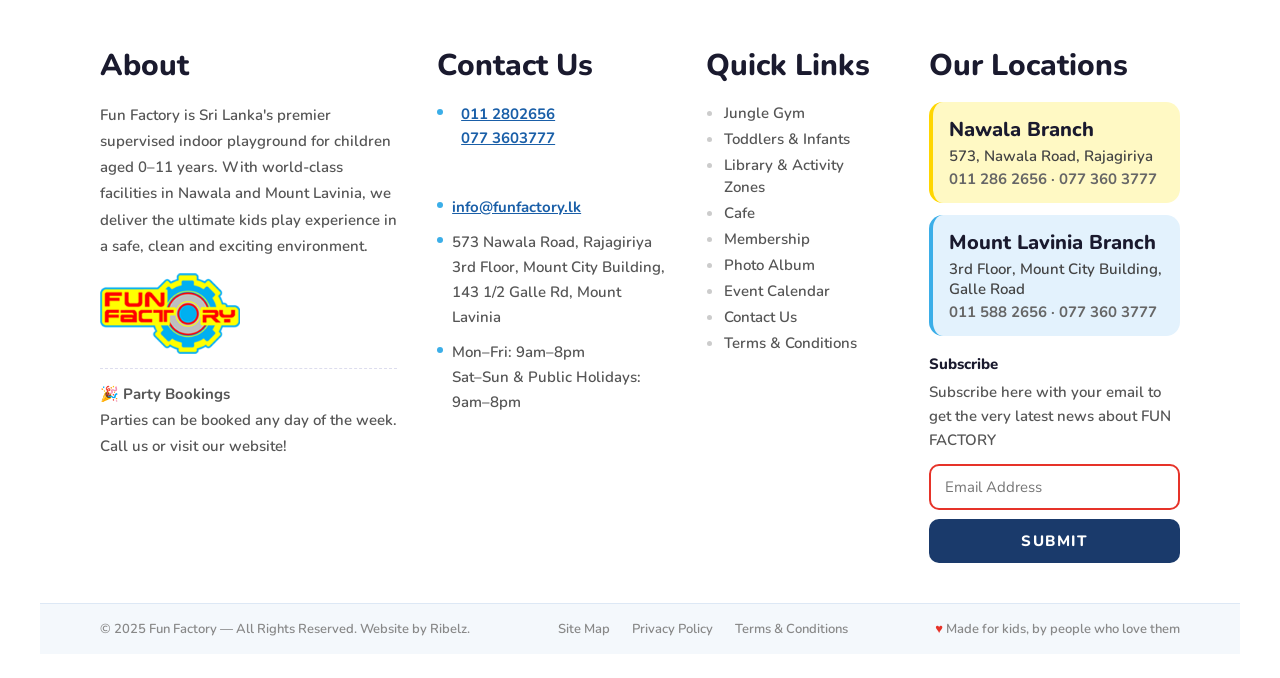
==== commit 1c39a740: "create contact page and party-packages pages" ====
--- a/about.html
+++ b/about.html
@@ -240,8 +240,6 @@
         }
         .hero-badge {
           display: inline-block;
-          background: var(--yellow);
-          color: var(--blue);
           font-weight: 800;
           font-size: 12px;
           padding: 4px 16px;
@@ -249,6 +247,9 @@
           margin-bottom: 16px;
           letter-spacing: 1px;
           text-transform: uppercase;
+          font-size: 13px; font-weight: 800;
+            letter-spacing: 3px; text-transform: uppercase;
+            color: var(--yellow); margin-bottom: 12px;
         }
         .about-hero h1 {
           font-family: 'Fredoka One', cursive;
@@ -932,11 +933,11 @@
         <li><a href="index.html">Home</a></li>
         <li><a href="about.html">About Us</a></li>
         <li><a href="#facilities-section">Facilities</a></li>
-        <li><a href="#">Services</a></li>
-        <li><a href="#">Party Packages</a></li>
+        <li><a href="">Services</a></li>
+        <li><a href="party-packages.html">Party Packages</a></li>
         <li><a href="#">Membership</a></li>
         <li><a href="#">Photo Album</a></li>
-        <li><a href="#">Contact Us</a></li>
+        <li><a href="contact-Us.html">Contact Us</a></li>
         <li><a href="#" class="btn-book-nav">Book Now</a></li>
     </ul>
 
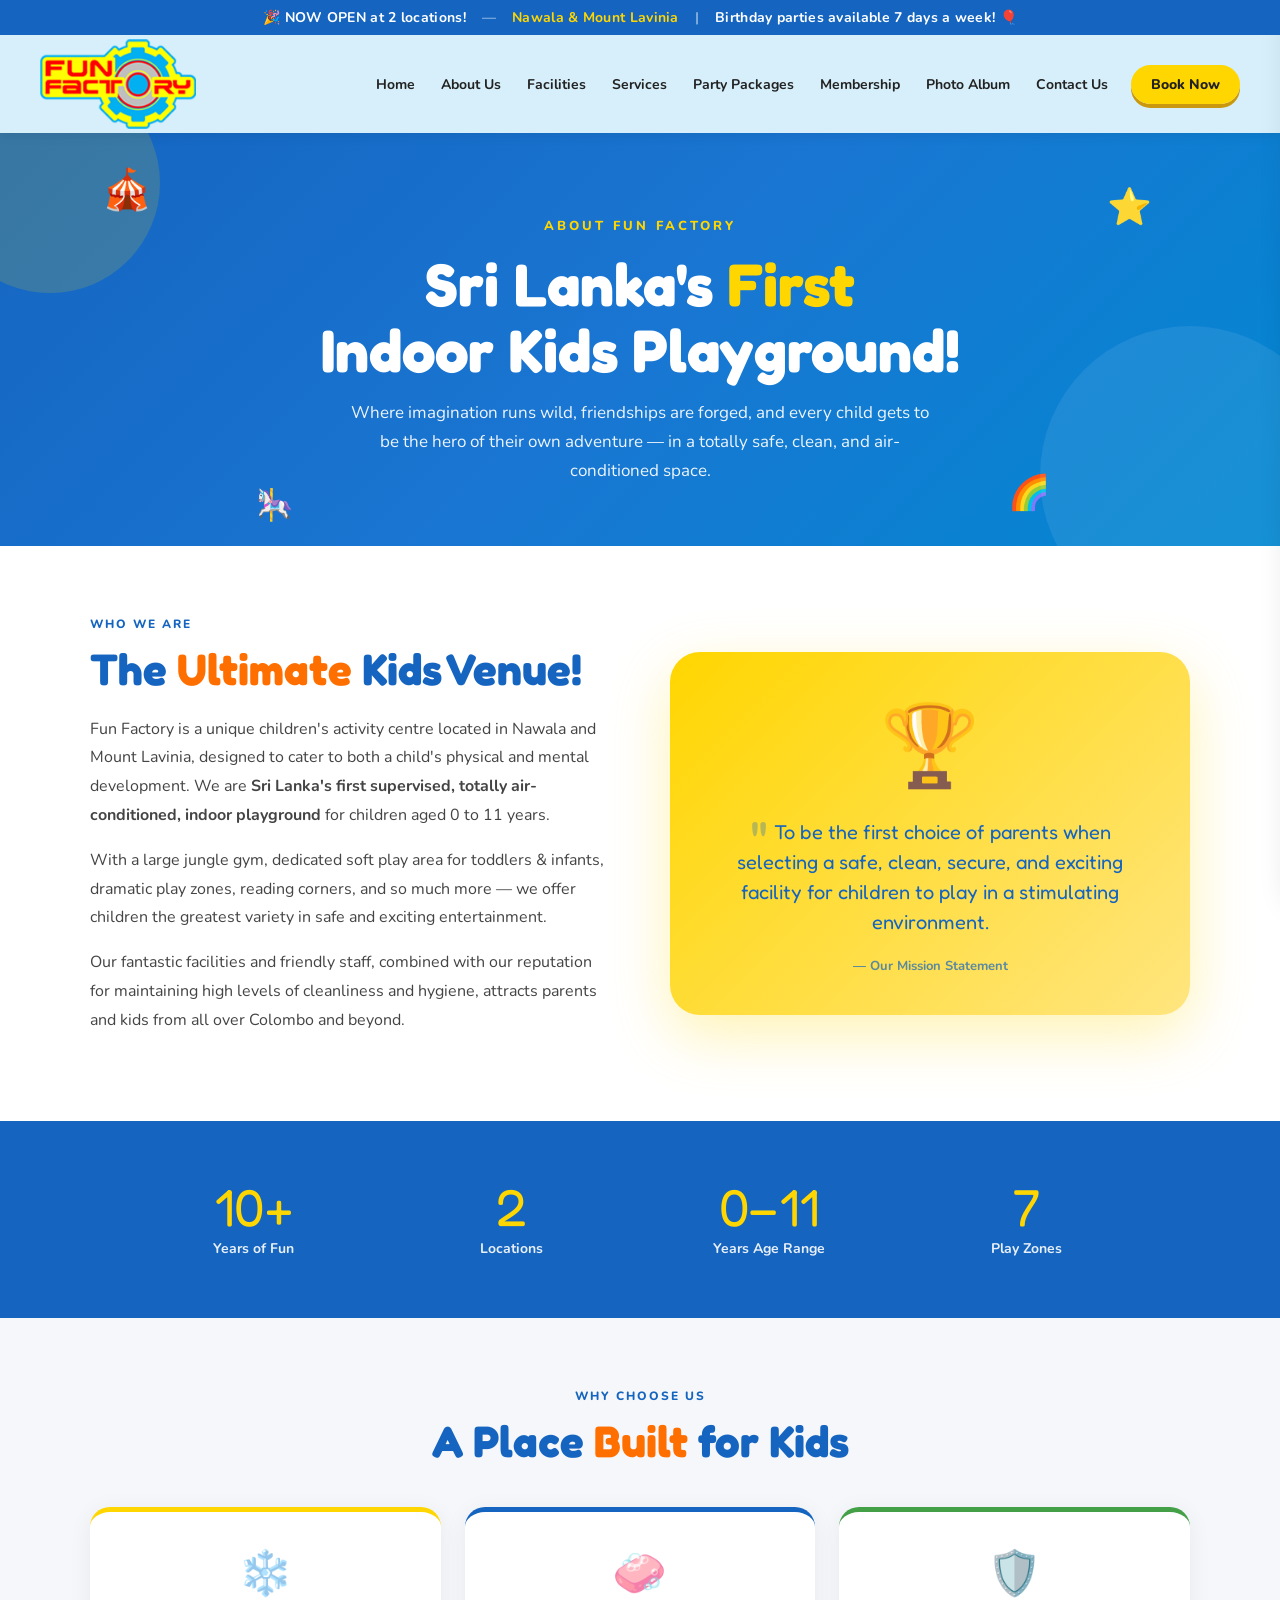
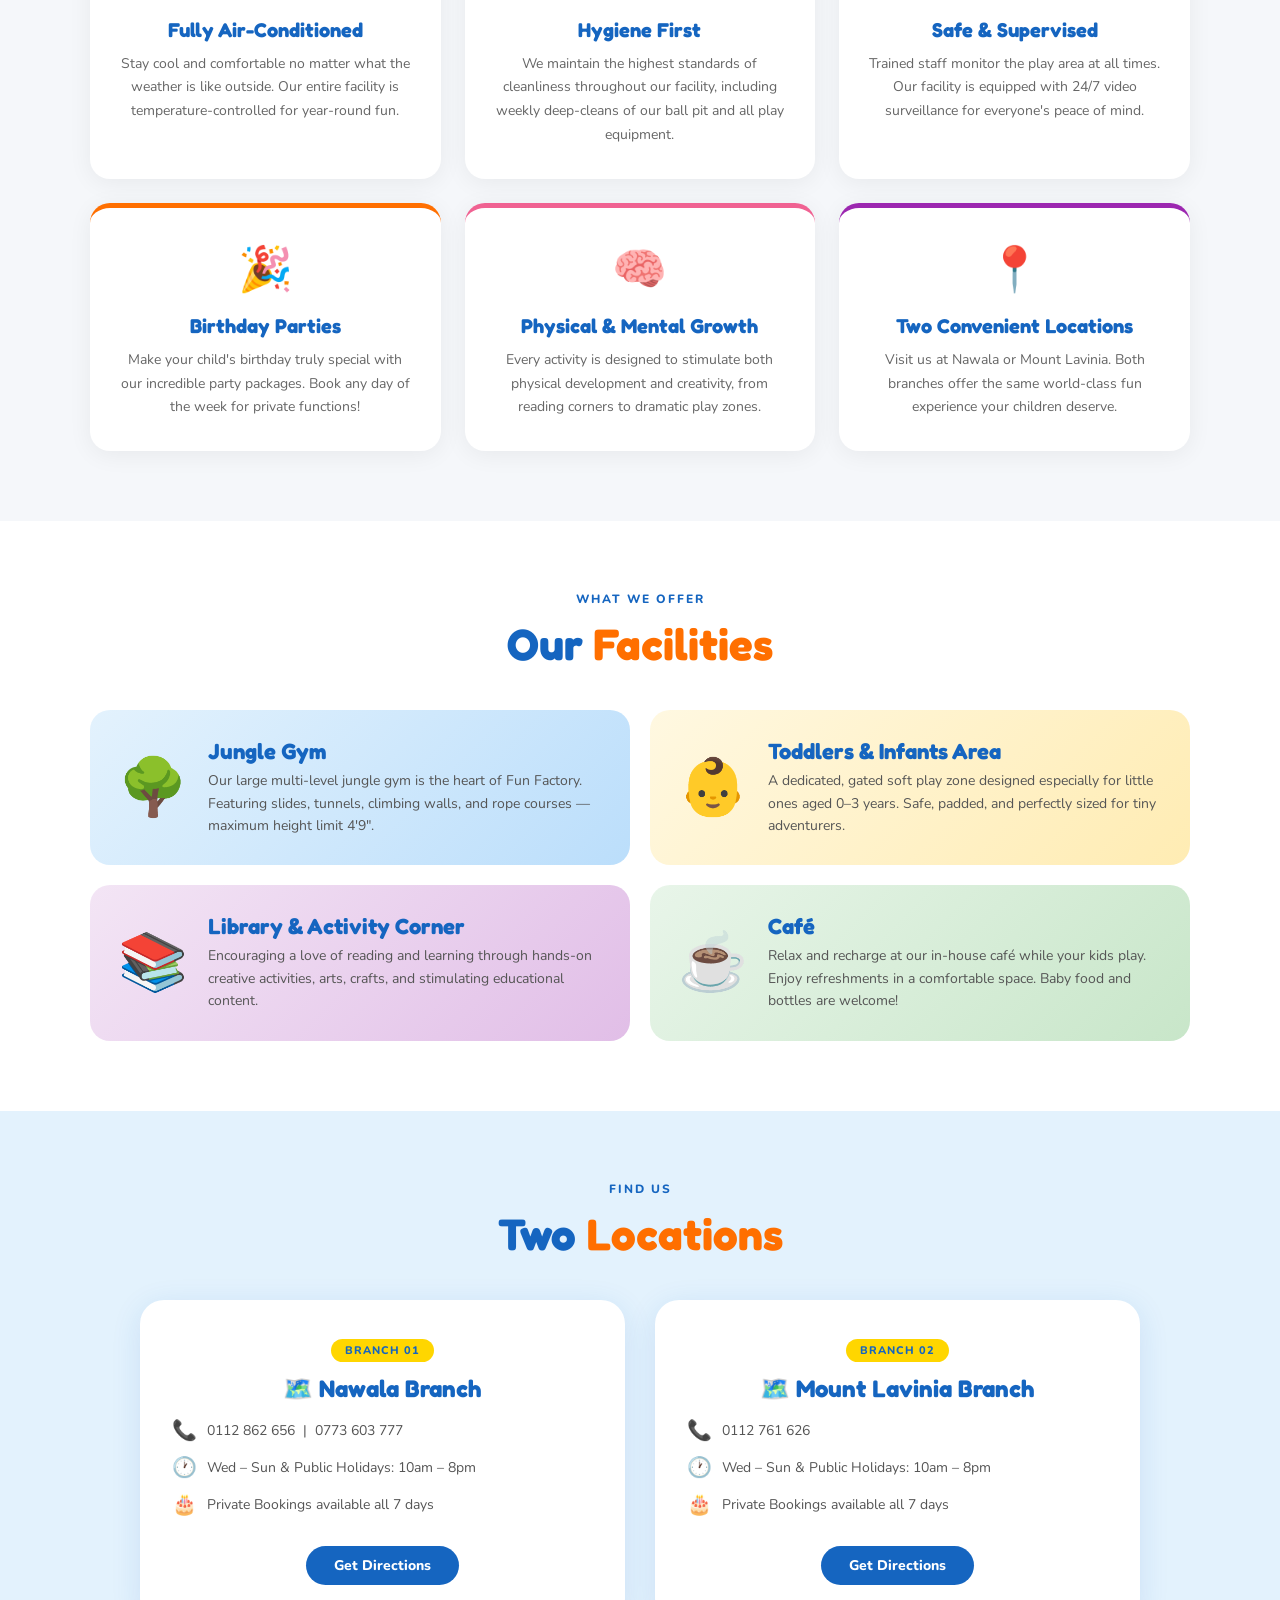
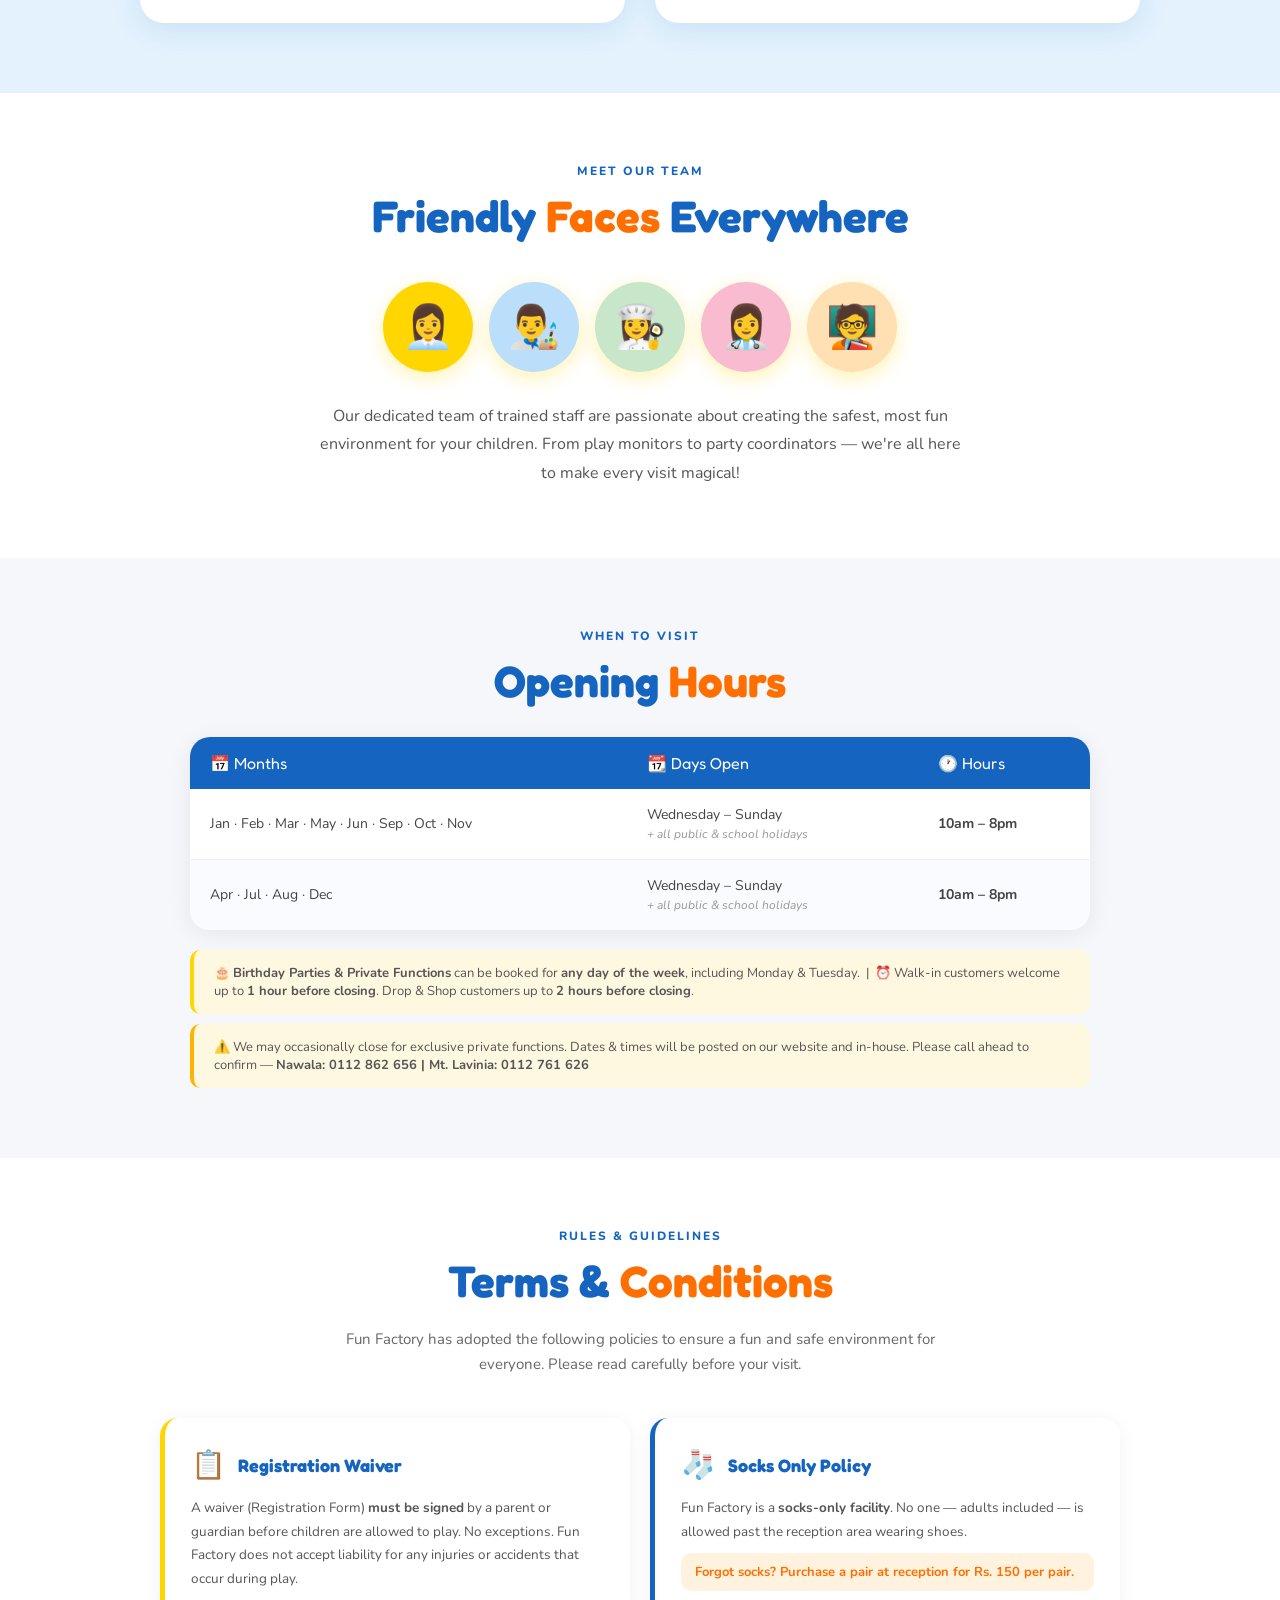
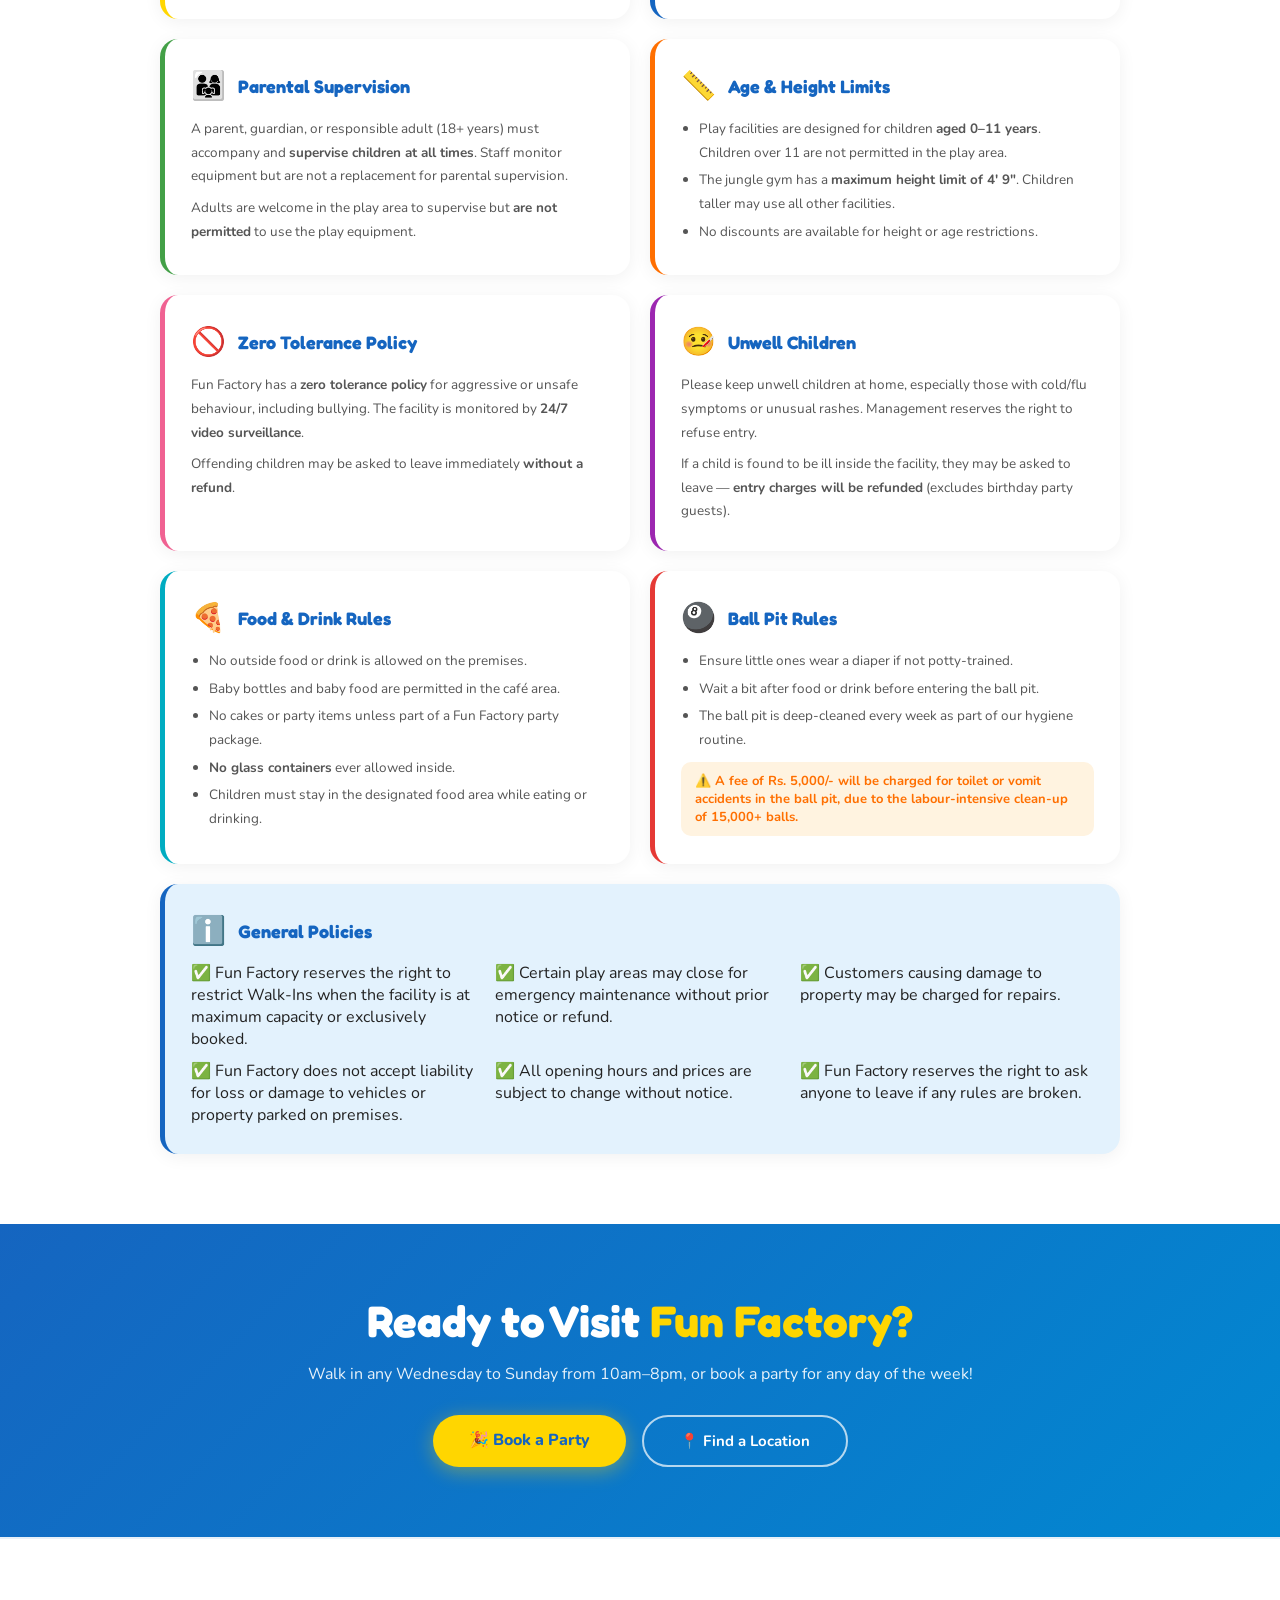
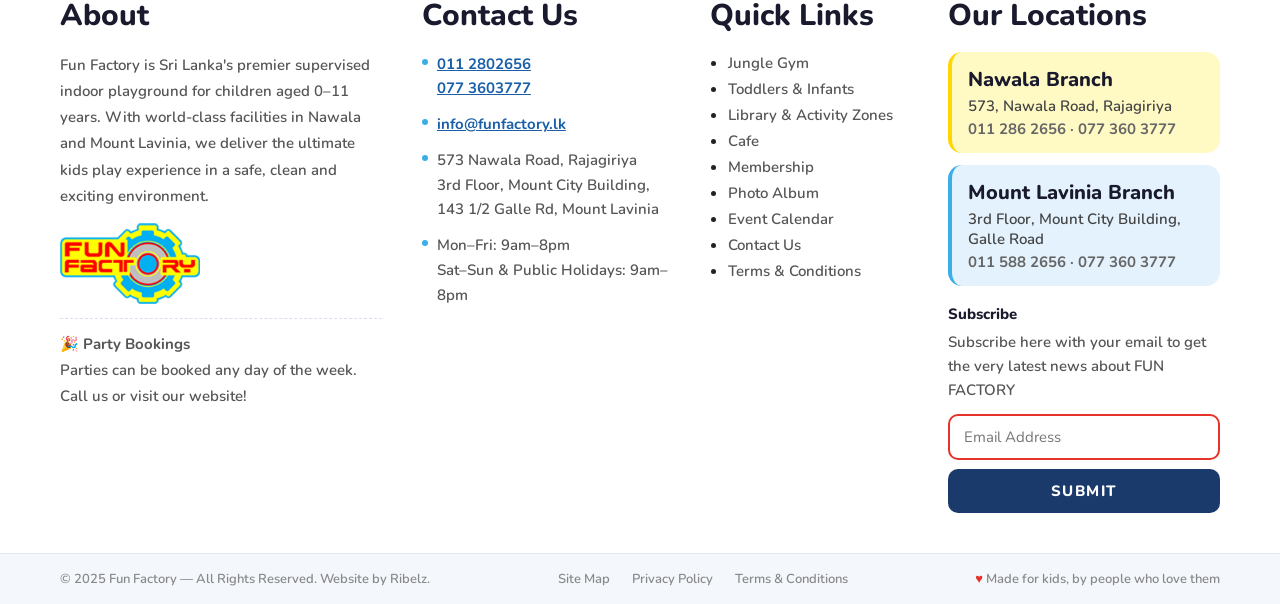
==== commit 23ec424b: "add mobile nav bar in about us page" ====
--- a/about.html
+++ b/about.html
@@ -19,6 +19,8 @@
           --white: #fff;
           --text: #222;
           --gray: #f5f7fa;
+          --dark-blue: #1A5FA8;
+          --text-dark: #222;
         }
 
         body {
@@ -49,69 +51,86 @@
         .top-banner .divider { opacity: 0.5; color: #fff; }
 
         /* ════ NAVBAR ════ */
-nav {
-  background: #D6EFFA;
-  display: flex;
-  align-items: center;
-  justify-content: space-between;
-  padding: 4px 40px;
-  box-shadow: 0 2px 12px rgba(0,0,0,0.08);
-  position: sticky;
-  top: 0;
-  z-index: 150;
-}
-
-.logo {
-  flex-shrink: 0;
-}
-
-.logo img {
-  height: 90px;
-  width: auto;
-  display: block;
-}
-
-/* RIGHT SIDE */
-.nav-links {
-  display: flex;
-  align-items: center;
-  gap: 4px;
-  list-style: none;
-
-  margin-left: auto; /* meka danna */
-}
-
-.nav-links a {
-  text-decoration: none;
-  color: var(--text-dark);
-  font-weight: 700;
-  font-size: 14px;
-  padding: 7px 11px;
-  border-radius: 8px;
-  transition: all 0.2s;
-  white-space: nowrap;
-}
-
-.nav-links a:hover {
-  background: rgba(26,95,168,0.1);
-  color: var(--dark-blue);
-}
-
-.btn-book-nav {
-  background: var(--yellow) !important;
-  color: var(--text-dark) !important;
-  font-weight: 800 !important;
-  padding: 10px 20px !important;
-  border-radius: 30px !important;
-  box-shadow: 0 4px 0 #c9980e;
-  margin-left: 8px;
-}
-
-.btn-book-nav:hover {
-  background: #f0b800 !important;
-  transform: translateY(2px);
-  box-shadow: 0 2px 0 #c9980e !important;
-}
+        nav {
+          background: #D6EFFA;
+          display: flex;
+          align-items: center;
+          justify-content: space-between;
+          padding: 4px 40px;
+          box-shadow: 0 2px 12px rgba(0,0,0,0.08);
+          position: sticky;
+          top: 0;
+          z-index: 150;
+        }
+
+        .logo { flex-shrink: 0; }
+        .logo img { height: 90px; width: auto; display: block; }
+
+        .nav-links {
+          display: flex;
+          align-items: center;
+          gap: 4px;
+          list-style: none;
+          margin-left: auto;
+        }
+
+        .nav-links a {
+          text-decoration: none;
+          color: var(--text-dark);
+          font-weight: 700;
+          font-size: 14px;
+          padding: 7px 11px;
+          border-radius: 8px;
+          transition: all 0.2s;
+          white-space: nowrap;
+        }
+
+        .nav-links a:hover {
+          background: rgba(26,95,168,0.1);
+          color: var(--dark-blue);
+        }
+
+        .btn-book-nav {
+          background: var(--yellow) !important;
+          color: var(--text-dark) !important;
+          font-weight: 800 !important;
+          padding: 10px 20px !important;
+          border-radius: 30px !important;
+          box-shadow: 0 4px 0 #c9980e;
+          margin-left: 8px;
+        }
+
+        .btn-book-nav:hover {
+          background: #f0b800 !important;
+          transform: translateY(2px);
+          box-shadow: 0 2px 0 #c9980e !important;
+        }
+
+        /* ════ HAMBURGER ════ */
+        .hamburger-btn {
+          display: none;
+          flex-direction: column;
+          gap: 5px;
+          background: none;
+          border: none;
+          cursor: pointer;
+          padding: 8px;
+          border-radius: 10px;
+          transition: background 0.2s;
+          z-index: 160;
+        }
+        .hamburger-btn:hover { background: rgba(26,95,168,0.1); }
+        .hamburger-btn .bar {
+          width: 26px; height: 2.5px;
+          background: #1A5FA8;
+          border-radius: 2px;
+          transition: all 0.3s ease;
+          transform-origin: center;
+          display: block;
+        }
+        .hamburger-btn.open .bar:nth-child(1) { transform: rotate(45deg) translate(5.5px, 5.5px); }
+        .hamburger-btn.open .bar:nth-child(2) { opacity: 0; transform: scaleX(0); }
+        .hamburger-btn.open .bar:nth-child(3) { transform: rotate(-45deg) translate(5.5px, -5.5px); }
 
         /* ════ MOBILE NAV PANEL ════ */
         .mobile-menu-overlay {
@@ -241,15 +260,13 @@
         .hero-badge {
           display: inline-block;
           font-weight: 800;
-          font-size: 12px;
+          font-size: 13px;
           padding: 4px 16px;
           border-radius: 20px;
-          margin-bottom: 16px;
-          letter-spacing: 1px;
+          margin-bottom: 12px;
+          letter-spacing: 3px;
           text-transform: uppercase;
-          font-size: 13px; font-weight: 800;
-            letter-spacing: 3px; text-transform: uppercase;
-            color: var(--yellow); margin-bottom: 12px;
+          color: var(--yellow);
         }
         .about-hero h1 {
           font-family: 'Fredoka One', cursive;
@@ -289,14 +306,12 @@
           text-transform: uppercase;
           color: var(--blue);
           margin-bottom: 10px;
-
         }
         .section-title {
           font-family: 'Fredoka One', cursive;
           font-size: clamp(28px, 4vw, 44px);
           color: var(--blue);
           margin-bottom: 20px;
-
         }
         .section-title span { color: var(--orange); }
 
@@ -307,7 +322,6 @@
           grid-template-columns: 1fr 1fr;
           gap: 60px;
           align-items: center;
-
         }
         .mission-text p {
           font-size: 16px;
@@ -551,58 +565,6 @@
         }
         .btn-outline:hover { background: rgba(255,255,255,0.1); }
 
-        /* ===== FOOTER ===== */
-        footer {
-          background: #0D1B2A;
-          color: #ccc;
-          padding: 50px 40px 24px;
-        }
-        .footer-grid {
-          max-width: 1100px;
-          margin: 0 auto;
-          display: grid;
-          grid-template-columns: 2fr 1fr 1fr 1.5fr;
-          gap: 40px;
-          padding-bottom: 36px;
-          border-bottom: 1px solid rgba(255,255,255,0.1);
-        }
-        .footer-brand .logo-text { color: #fff; font-size: 22px; margin-bottom: 12px; display: block; }
-        .footer-brand p { font-size: 13px; line-height: 1.8; color: #aaa; }
-        .footer-col h4 {
-          color: var(--yellow);
-          font-weight: 800;
-          font-size: 13px;
-          letter-spacing: 1px;
-          text-transform: uppercase;
-          margin-bottom: 14px;
-        }
-        .footer-col ul { list-style: none; }
-        .footer-col ul li { margin-bottom: 8px; }
-        .footer-col ul li a { color: #aaa; text-decoration: none; font-size: 13px; transition: color 0.2s; }
-        .footer-col ul li a:hover { color: var(--yellow); }
-        .footer-social { display: flex; gap: 12px; margin-top: 18px; }
-        .social-btn {
-          width: 36px; height: 36px;
-          border-radius: 50%;
-          background: rgba(255,255,255,0.08);
-          display: flex;
-          align-items: center;
-          justify-content: center;
-          font-size: 18px;
-          text-decoration: none;
-          transition: background 0.2s;
-        }
-        .social-btn:hover { background: var(--yellow); }
-        .footer-bottom {
-          max-width: 1100px;
-          margin: 20px auto 0;
-          display: flex;
-          justify-content: space-between;
-          align-items: center;
-          font-size: 12px;
-          color: #666;
-        }
-
         /* ===== OPERATING HOURS ===== */
         .hours-section { background: var(--gray); padding: 70px 40px; }
         .hours-inner { max-width: 900px; margin: 0 auto; text-align: center; }
@@ -692,228 +654,147 @@
         }
         .tnc-full-width { grid-column: 1 / -1; }
 
+        /* ════ FOOTER ════ */
+        .ff-footer {
+          background: #fff;
+          font-family: 'Nunito', sans-serif;
+          border-top: 2px solid #e8f0f8;
+          position: relative;
+          z-index: 5;
+        }
+        .ff-footer-main {
+          display: grid;
+          grid-template-columns: 1.3fr 1fr 0.8fr 1.1fr;
+          gap: 40px;
+          padding: 56px 60px 40px;
+          max-width: 1800px;
+          margin: 0 auto;
+          position: relative;
+        }
+        .ff-foot-col h4 {
+          font-family: 'Nunito', sans-serif;
+          font-size: 18px; font-weight: 800;
+          color: #1a1a2e; margin: 0 0 16px;
+        }
+        .ff-foot-col p {
+          font-size: 13.5px; color: #555;
+          font-weight: 600; line-height: 1.75;
+        }
+        .ff-foot-col ul {
+          list-style: disc;
+          padding-left: 18px; margin: 0;
+          display: flex; flex-direction: column; gap: 4px;
+        }
+        .ff-foot-col ul li a {
+          font-size: 13.5px; color: #555;
+          font-weight: 600; text-decoration: none;
+          transition: color 0.2s;
+        }
+        .ff-foot-col ul li a:hover { color: #1A5FA8; }
+        .ff-footer-logo {
+          width: 140px; height: auto;
+          display: block; margin: 14px 0 12px;
+        }
+        .ff-about-party {
+          font-size: 13px; color: #555;
+          font-weight: 600; margin-top: 14px;
+          line-height: 1.65;
+          border-top: 1px dashed #dde;
+          padding-top: 12px;
+        }
+        .ff-contact-item {
+          display: flex; align-items: flex-start;
+          gap: 9px; margin-bottom: 11px;
+        }
+        .ff-contact-dot {
+          width: 6px; height: 6px;
+          border-radius: 50%;
+          background: #3BAEE8;
+          margin-top: 7px; flex-shrink: 0;
+        }
+        .ff-contact-item a {
+          color: #1A5FA8; font-weight: 700;
+          font-size: 13.5px; text-decoration: underline;
+        }
+        .ff-contact-item span.txt {
+          font-size: 13px; color: #555;
+          font-weight: 600; line-height: 1.65;
+        }
+        .ff-loc-card {
+          border-radius: 14px;
+          padding: 14px 16px;
+          margin-bottom: 12px;
+        }
+        .ff-loc-card.yellow { background: #FFF9C4; border-left: 4px solid #FFD600; }
+        .ff-loc-card.blue   { background: #E3F2FD; border-left: 4px solid #3BAEE8; }
+        .ff-loc-name { font-family: 'Nunito', sans-serif; font-size: 15px; font-weight: 800; color: #1a1a2e; margin-bottom: 3px; }
+        .ff-loc-addr { font-size: 12.5px; color: #444; font-weight: 600; margin-bottom: 3px; }
+        .ff-loc-tel  { font-size: 12.5px; color: #666; font-weight: 700; }
+        .ff-subscribe-wrap { margin-top: 18px; }
+        .ff-subscribe-wrap h5 { font-family: 'Nunito', sans-serif; font-size: 17px; font-weight: 800; color: #1a1a2e; margin: 0 0 6px; }
+        .ff-subscribe-wrap p { font-size: 13px; color: #555; font-weight: 600; line-height: 1.6; margin-bottom: 12px; }
+        .ff-sub-input {
+          width: 100%; padding: 11px 14px;
+          border: 2px solid #E63329;
+          border-radius: 10px;
+          font-family: 'Nunito', sans-serif;
+          font-size: 13px; color: #333;
+          outline: none; box-sizing: border-box;
+          margin-bottom: 9px;
+        }
+        .ff-sub-input:focus { border-color: #1A5FA8; }
+        .ff-sub-btn {
+          width: 100%;
+          background: #1A3A6B;
+          color: #fff; border: none;
+          padding: 12px;
+          border-radius: 10px;
+          font-family: 'Nunito', sans-serif;
+          font-size: 14px; font-weight: 800;
+          letter-spacing: 1.5px; cursor: pointer;
+          transition: background 0.2s;
+        }
+        .ff-sub-btn:hover { background: #1A5FA8; }
+        .ff-footer-bottom {
+          background: #f4f8fc;
+          border-top: 1px solid #dde8f5;
+          padding: 16px 60px;
+          display: flex;
+          align-items: center;
+          justify-content: space-between;
+          flex-wrap: wrap;
+          gap: 12px;
+        }
+        .ff-footer-bottom span, .ff-footer-bottom a {
+          font-size: 13px; color: #888;
+          font-weight: 600; text-decoration: none;
+        }
+        .ff-footer-bottom a:hover { color: #1A5FA8; }
+        .ff-footer-bottom .heart { color: #E63329; }
+        .ff-footer-bottom-links { display: flex; gap: 22px; }
+
         /* ===== RESPONSIVE ===== */
         @media (max-width: 900px) {
           nav { padding: 10px 20px; }
-          .nav-links { display: none; }
+          .nav-links { display: none !important; }
+          .hamburger-btn { display: flex !important; }
           .mission-grid, .why-grid, .fac-grid, .loc-grid { grid-template-columns: 1fr; }
           .stats-grid { grid-template-columns: repeat(2, 1fr); }
-          .footer-grid { grid-template-columns: 1fr 1fr; }
+          .ff-footer-main { grid-template-columns: 1fr 1fr; gap: 30px; padding: 44px 40px 30px; }
           .section, .why-section, .facilities-section, .locations-section, .team-section, .hours-section, .tnc-section { padding: 50px 20px; }
           .tnc-grid { grid-template-columns: 1fr; }
           .hours-table th, .hours-table td { padding: 12px 14px; font-size: 13px; }
-        }
-               /* ════ FOOTER ════ */
-.ff-footer {
-  background: #fff;
-  font-family: 'Nunito', sans-serif;
-  border-top: 2px solid #e8f0f8;
-  position: relative;
-  z-index: 5;
-}
-
-.ff-footer-main {
-  display: grid;
-  grid-template-columns: 1.3fr 1fr 0.8fr 1.1fr;
-  gap: 40px;
-  padding: 56px 60px 40px;
-  max-width: 1800px;
-  margin: 0 auto;
-  position: relative;
-}
-
-.ff-foot-col h4 {
-  font-family: 'Baloo 2', cursive;
-  font-size: 18px; font-weight: 800;
-  color: #1a1a2e; margin: 0 0 16px;
-}
-
-.ff-foot-col p {
-  font-size: 13.5px; color: #555;
-  font-weight: 600; line-height: 1.75;
-}
-
-.ff-foot-col ul {
-  list-style: disc;
-  padding-left: 18px; margin: 0;
-  display: flex; flex-direction: column; gap: 4px;
-}
-
-.ff-foot-col ul li a {
-  font-size: 13.5px; color: #555;
-  font-weight: 600; text-decoration: none;
-  transition: color 0.2s;
-}
-
-.ff-foot-col ul li a:hover { color: #1A5FA8; }
-
-/* About col */
-.ff-footer-logo {
-  width: 140px; height: auto;
-  display: block; margin: 14px 0 12px;
-}
-
-.ff-about-party {
-  font-size: 13px; color: #555;
-  font-weight: 600; margin-top: 14px;
-  line-height: 1.65;
-  border-top: 1px dashed #dde;
-  padding-top: 12px;
-}
-
-/* Contact */
-.ff-contact-item {
-  display: flex; align-items: flex-start;
-  gap: 9px; margin-bottom: 11px;
-}
-
-.ff-contact-dot {
-  width: 6px; height: 6px;
-  border-radius: 50%;
-  background: #3BAEE8;
-  margin-top: 7px; flex-shrink: 0;
-}
-
-.ff-contact-item a {
-  color: #1A5FA8; font-weight: 700;
-  font-size: 13.5px; text-decoration: underline;
-}
-
-.ff-contact-item span.txt {
-  font-size: 13px; color: #555;
-  font-weight: 600; line-height: 1.65;
-}
-
-/* Location cards */
-.ff-loc-card {
-  border-radius: 14px;
-  padding: 14px 16px;
-  margin-bottom: 12px;
-}
-
-.ff-loc-card.yellow {
-  background: #FFF9C4;
-  border-left: 4px solid #FFD600;
-}
-
-.ff-loc-card.blue {
-  background: #E3F2FD;
-  border-left: 4px solid #3BAEE8;
-}
-
-.ff-loc-name {
-  font-family: 'Baloo 2', cursive;
-  font-size: 15px; font-weight: 800;
-  color: #1a1a2e; margin-bottom: 3px;
-}
-
-.ff-loc-addr {
-  font-size: 12.5px; color: #444;
-  font-weight: 600; margin-bottom: 3px;
-}
-
-.ff-loc-tel {
-  font-size: 12.5px; color: #666;
-  font-weight: 700;
-}
-
-/* Subscribe */
-.ff-subscribe-wrap { margin-top: 18px; }
-
-.ff-subscribe-wrap h5 {
-  font-family: 'Baloo 2', cursive;
-  font-size: 17px; font-weight: 800;
-  color: #1a1a2e; margin: 0 0 6px;
-}
-
-.ff-subscribe-wrap p {
-  font-size: 13px; color: #555;
-  font-weight: 600; line-height: 1.6;
-  margin-bottom: 12px;
-}
-
-.ff-sub-input {
-  width: 100%; padding: 11px 14px;
-  border: 2px solid #E63329;
-  border-radius: 10px;
-  font-family: 'Nunito', sans-serif;
-  font-size: 13px; color: #333;
-  outline: none; box-sizing: border-box;
-  margin-bottom: 9px;
-}
-
-.ff-sub-input:focus { border-color: #1A5FA8; }
-
-.ff-sub-btn {
-  width: 100%;
-  background: #1A3A6B;
-  color: #fff; border: none;
-  padding: 12px;
-  border-radius: 10px;
-  font-family: 'Nunito', sans-serif;
-  font-size: 14px; font-weight: 800;
-  letter-spacing: 1.5px; cursor: pointer;
-  transition: background 0.2s;
-}
-
-.ff-sub-btn:hover { background: #1A5FA8; }
-
-/* Kids images in footer */
-.ff-footer-kids {
-  display: flex;
-  justify-content: center;
-  align-items: flex-end;
-  gap: 0;
-  padding: 0 60px 0;
-  pointer-events: none;
-}
-
-.ff-footer-kid {
-  width: 160px; height: auto;
-  object-fit: contain;
-  display: block;
-}
-
-/* Bottom bar */
-.ff-footer-bottom {
-  background: #f4f8fc;
-  border-top: 1px solid #dde8f5;
-  padding: 16px 60px;
-  display: flex;
-  align-items: center;
-  justify-content: space-between;
-  flex-wrap: wrap;
-  gap: 12px;
-}
-
-.ff-footer-bottom span,
-.ff-footer-bottom a {
-  font-size: 13px; color: #888;
-  font-weight: 600; text-decoration: none;
-}
-
-.ff-footer-bottom a:hover { color: #1A5FA8; }
-.ff-footer-bottom .heart { color: #E63329; }
-.ff-footer-bottom-links { display: flex; gap: 22px; }
-
-/* Responsive */
-@media (max-width: 1024px) {
-  .ff-footer-main { grid-template-columns: 1fr 1fr; gap: 30px; padding: 44px 40px 30px; }
-  .ff-footer-bottom { padding: 14px 40px; }
-  .ff-footer-kids { padding: 0 40px; }
-}
-
-@media (max-width: 768px) {
-  .ff-footer-main { grid-template-columns: 1fr; gap: 28px; padding: 36px 18px 24px; }
-  .ff-footer-bottom { padding: 14px 18px; flex-direction: column; text-align: center; }
-  .ff-footer-bottom-links { justify-content: center; }
-  .ff-footer-kids { padding: 0 18px; }
-  .ff-footer-kid { width: 110px; }
-}
+          .ff-footer-bottom { padding: 14px 40px; }
+        }
+
+        @media (max-width: 768px) {
+          .ff-footer-main { grid-template-columns: 1fr; gap: 28px; padding: 36px 18px 24px; }
+          .ff-footer-bottom { padding: 14px 18px; flex-direction: column; text-align: center; }
+          .ff-footer-bottom-links { justify-content: center; }
+        }
     </style>
 </head>
 <body>
-
 
 <div class="top-banner">
     🎉 NOW OPEN at 2 locations!
@@ -958,15 +839,15 @@
         <button class="mobile-nav-close" onclick="toggleMobileNav()" aria-label="Close menu">✕</button>
     </div>
     <ul class="mobile-nav-links">
-        <li><a href="#" onclick="toggleMobileNav()"><span class="nav-icon">🏠</span> Home</a></li>
-        <li><a href="about.html" onclick="toggleMobileNav()"><span class="nav-icon">🏠</span> About Us</a></li>
-        <li><a href="#" onclick="toggleMobileNav()"><span class="nav-icon">🛝</span> Facilities</a></li>
+        <li><a href="index.html" onclick="toggleMobileNav()"><span class="nav-icon">🏠</span> Home</a></li>
+        <li><a href="about.html" onclick="toggleMobileNav()"><span class="nav-icon">👥</span> About Us</a></li>
+        <li><a href="#facilities-section" onclick="toggleMobileNav()"><span class="nav-icon">🛝</span> Facilities</a></li>
         <li><a href="#" onclick="toggleMobileNav()"><span class="nav-icon">⭐</span> Services</a></li>
-        <li><a href="#" onclick="toggleMobileNav()"><span class="nav-icon">🎂</span> Party Packages</a></li>
+        <li><a href="party-packages.html" onclick="toggleMobileNav()"><span class="nav-icon">🎂</span> Party Packages</a></li>
         <li><a href="#" onclick="toggleMobileNav()"><span class="nav-icon">🏆</span> Membership</a></li>
         <li><a href="#" onclick="toggleMobileNav()"><span class="nav-icon">📸</span> Photo Album</a></li>
         <div class="mobile-nav-divider"></div>
-        <li><a href="#" onclick="toggleMobileNav()"><span class="nav-icon">📍</span> Contact Us</a></li>
+        <li><a href="contact-Us.html" onclick="toggleMobileNav()"><span class="nav-icon">📍</span> Contact Us</a></li>
     </ul>
     <a href="#" class="mobile-book-btn">🎈 Book Now</a>
 </div>
@@ -1278,16 +1159,13 @@
 
 <!-- FOOTER -->
 <footer class="ff-footer">
-
     <div class="ff-footer-main">
 
         <!-- COL 1: About -->
         <div class="ff-foot-col">
-            <h4 style="font-size:30px; font-family: 'Nunito', sans-serif;">About</h4>
+            <h4 style="font-size:30px;">About</h4>
             <p style="font-size:15px;">Fun Factory is Sri Lanka's premier supervised indoor playground for children aged 0–11 years. With world-class facilities in Nawala and Mount Lavinia, we deliver the ultimate kids play experience in a safe, clean and exciting environment.</p>
-
             <img class="ff-footer-logo" src="images/logo.png" alt="Fun Factory Logo">
-
             <p class="ff-about-party" style="font-size:15px;">
                 🎉 <strong>Party Bookings</strong><br>
                 Parties can be booked any day of the week. Call us or visit our website!
@@ -1296,46 +1174,38 @@
 
         <!-- COL 2: Contact -->
         <div class="ff-foot-col">
-            <h4 style="font-size:30px; font-family: 'Nunito', sans-serif;">Contact Us</h4>
-
+            <h4 style="font-size:30px;">Contact Us</h4>
             <div class="ff-contact-item">
                 <span class="ff-contact-dot"></span>
-                <br>
                 <span class="txt">
-          <a href="tel:0112802656" style="font-size:15px;">011 2802656</a><br>
-          <a href="tel:0773603777" style="font-size:15px;">077 3603777</a>
-        </span>
-            </div>
-            <div class="ff-contact-item">
-                <span class="txt">&nbsp;</span>
-            </div>
-
+                    <a href="tel:0112802656" style="font-size:15px;">011 2802656</a><br>
+                    <a href="tel:0773603777" style="font-size:15px;">077 3603777</a>
+                </span>
+            </div>
             <div class="ff-contact-item">
                 <span class="ff-contact-dot"></span>
-                <span class="txt"><a href="mailto:info@funfactory.lk" style="font-size:15px;" >info@funfactory.lk</a></span>
-            </div>
-
+                <span class="txt"><a href="mailto:info@funfactory.lk" style="font-size:15px;">info@funfactory.lk</a></span>
+            </div>
             <div class="ff-contact-item">
                 <span class="ff-contact-dot"></span>
                 <span class="txt" style="font-size:15px;">
-          573 Nawala Road, Rajagiriya<br>
-          3rd Floor, Mount City Building,<br>
-          143 1/2 Galle Rd, Mount Lavinia
-        </span>
-            </div>
-
+                    573 Nawala Road, Rajagiriya<br>
+                    3rd Floor, Mount City Building,<br>
+                    143 1/2 Galle Rd, Mount Lavinia
+                </span>
+            </div>
             <div class="ff-contact-item">
                 <span class="ff-contact-dot"></span>
                 <span class="txt" style="font-size:15px;">
-          Mon–Fri: 9am–8pm<br>
-          Sat–Sun &amp; Public Holidays: 9am–8pm
-        </span>
+                    Mon–Fri: 9am–8pm<br>
+                    Sat–Sun &amp; Public Holidays: 9am–8pm
+                </span>
             </div>
         </div>
 
         <!-- COL 3: Quick Links -->
         <div class="ff-foot-col">
-            <h4 style="font-size:30px; font-family: 'Nunito', sans-serif;">Quick Links</h4>
+            <h4 style="font-size:30px;">Quick Links</h4>
             <ul>
                 <li><a href="#" style="font-size:15px;">Jungle Gym</a></li>
                 <li><a href="#" style="font-size:15px;">Toddlers &amp; Infants</a></li>
@@ -1351,37 +1221,27 @@
 
         <!-- COL 4: Locations + Subscribe -->
         <div class="ff-foot-col">
-            <h4 style="font-size:30px; font-family: 'Nunito', sans-serif;">Our Locations</h4>
-
+            <h4 style="font-size:30px;">Our Locations</h4>
             <div class="ff-loc-card yellow">
-                <div class="ff-loc-name" style="font-size:20px; font-family: 'Nunito', sans-serif;">Nawala Branch</div>
-                <div class="ff-loc-addr" style="font-size:15px; font-family: 'Nunito', sans-serif;">573, Nawala Road, Rajagiriya</div>
-                <div class="ff-loc-tel" style="font-size:15px; font-family: 'Nunito', sans-serif;">011 286 2656 · 077 360 3777</div>
-            </div>
-
+                <div class="ff-loc-name" style="font-size:20px;">Nawala Branch</div>
+                <div class="ff-loc-addr" style="font-size:15px;">573, Nawala Road, Rajagiriya</div>
+                <div class="ff-loc-tel" style="font-size:15px;">011 286 2656 · 077 360 3777</div>
+            </div>
             <div class="ff-loc-card blue">
-                <div class="ff-loc-name" style="font-size:20px; font-family: 'Nunito', sans-serif;">Mount Lavinia Branch</div>
-                <div class="ff-loc-addr" style="font-size:15px; font-family: 'Nunito', sans-serif;">3rd Floor, Mount City Building, Galle Road</div>
-                <div class="ff-loc-tel" style="font-size:15px; font-family: 'Nunito', sans-serif;">011 588 2656 · 077 360 3777</div>
-            </div>
-
+                <div class="ff-loc-name" style="font-size:20px;">Mount Lavinia Branch</div>
+                <div class="ff-loc-addr" style="font-size:15px;">3rd Floor, Mount City Building, Galle Road</div>
+                <div class="ff-loc-tel" style="font-size:15px;">011 588 2656 · 077 360 3777</div>
+            </div>
             <div class="ff-subscribe-wrap">
-                <h5 style="font-size:15px; font-family: 'Nunito', sans-serif;" >Subscribe</h5>
-                <p style="font-size:15px; font-family: 'Nunito', sans-serif;">Subscribe here with your email to get the very latest news about FUN FACTORY</p>
+                <h5 style="font-size:15px;">Subscribe</h5>
+                <p style="font-size:15px;">Subscribe here with your email to get the very latest news about FUN FACTORY</p>
                 <input class="ff-sub-input" type="email" placeholder="Email Address" style="font-size:15px;">
-                <button class="ff-sub-btn" style="font-size:15px; font-family: 'Nunito', sans-serif;">SUBMIT</button>
+                <button class="ff-sub-btn" style="font-size:15px;">SUBMIT</button>
             </div>
         </div>
 
     </div>
 
-    <!--    &lt;!&ndash; Kids images middle &ndash;&gt;-->
-    <!--    <div class="ff-footer-kids">-->
-    <!--        <img class="ff-footer-kid" src="images/footer/img.png" alt="Girl with hoop">-->
-    <!--        <img class="ff-footer-kid" src="images/footer-boy.png" alt="Boy with blocks">-->
-    <!--    </div>-->
-
-    <!-- Bottom bar -->
     <div class="ff-footer-bottom">
         <span>© 2025 Fun Factory — All Rights Reserved. Website by Ribelz.</span>
         <div class="ff-footer-bottom-links">
@@ -1391,8 +1251,26 @@
         </div>
         <span><span class="heart">♥</span> Made for kids, by people who love them</span>
     </div>
-
 </footer>
+
+<script>
+    function toggleMobileNav() {
+        const btn     = document.getElementById('hamburgerBtn');
+        const panel   = document.getElementById('mobileNavPanel');
+        const overlay = document.getElementById('mobileOverlay');
+        const isOpen  = panel.classList.toggle('open');
+        btn.classList.toggle('open');
+        overlay.classList.toggle('open');
+        document.body.style.overflow = isOpen ? 'hidden' : '';
+    }
+
+    document.addEventListener('keydown', function(e) {
+        if (e.key === 'Escape') {
+            const panel = document.getElementById('mobileNavPanel');
+            if (panel.classList.contains('open')) toggleMobileNav();
+        }
+    });
+</script>
 
 </body>
 </html>
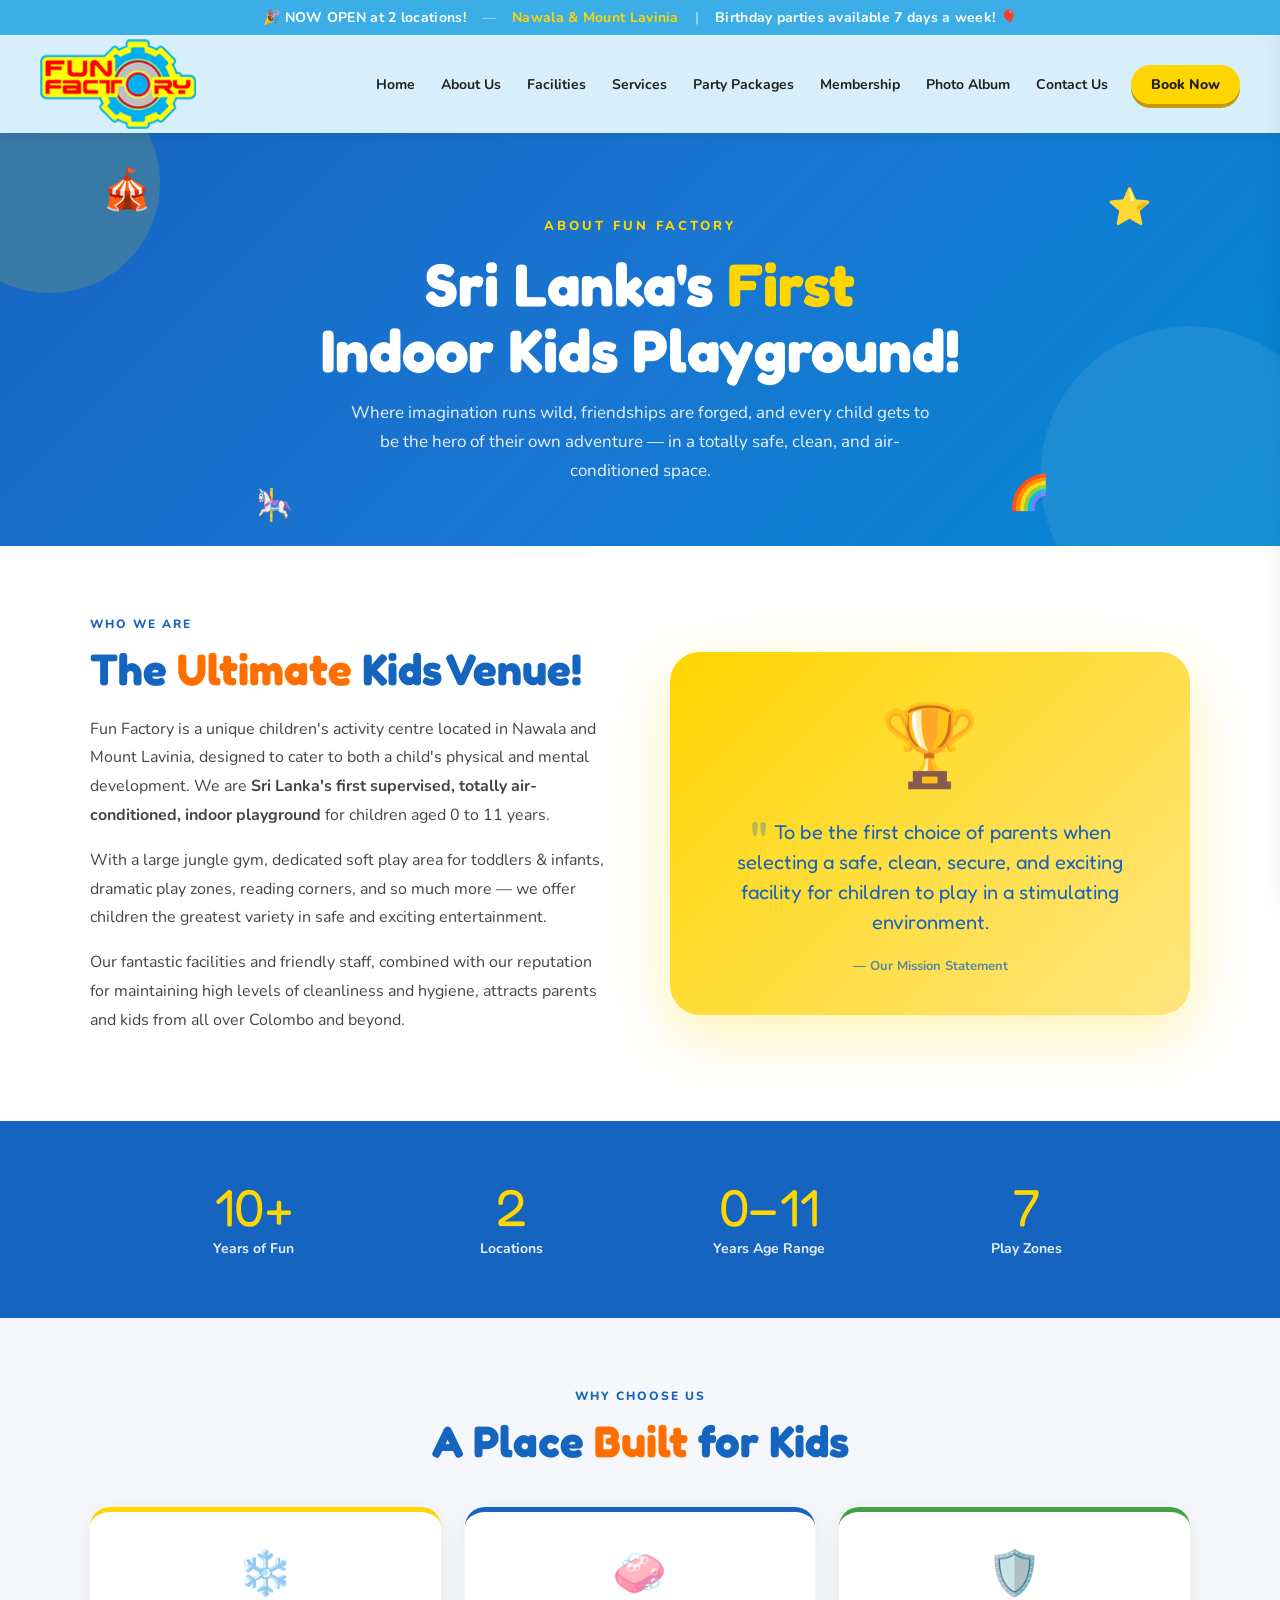
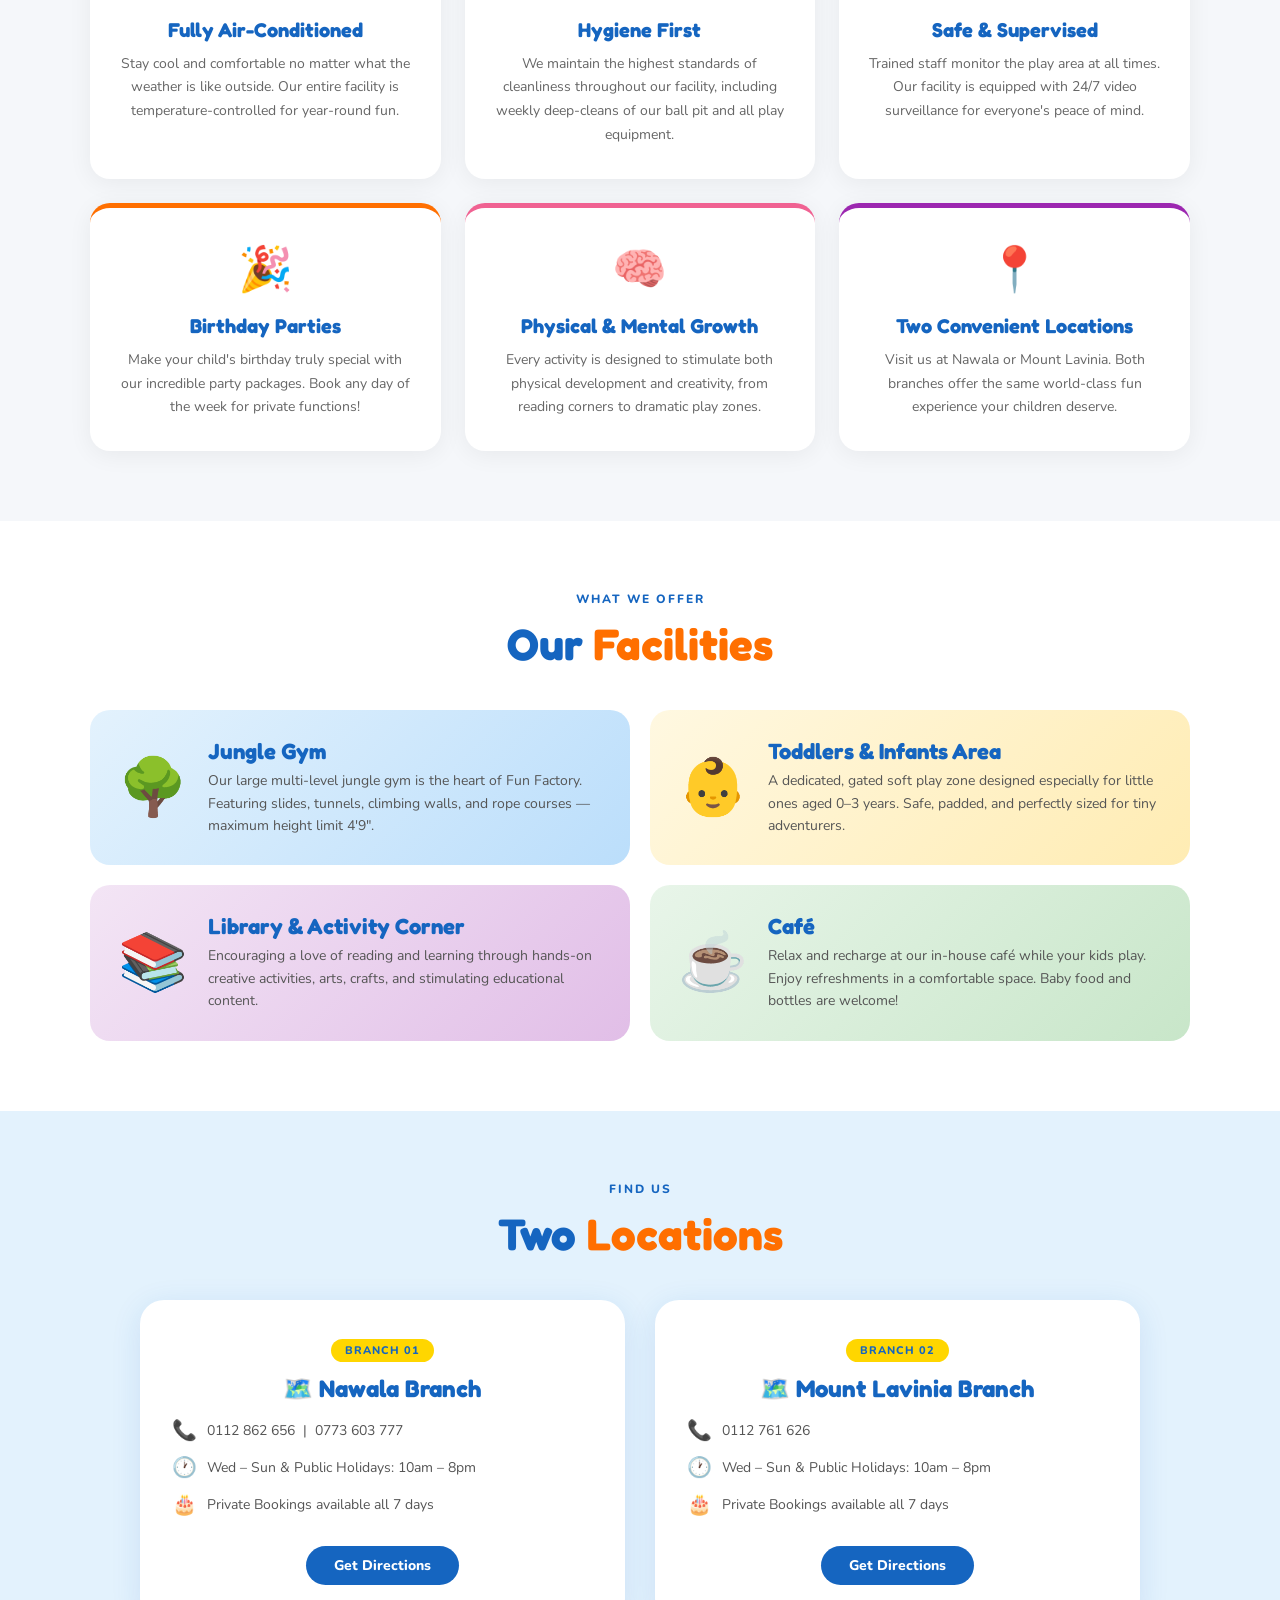
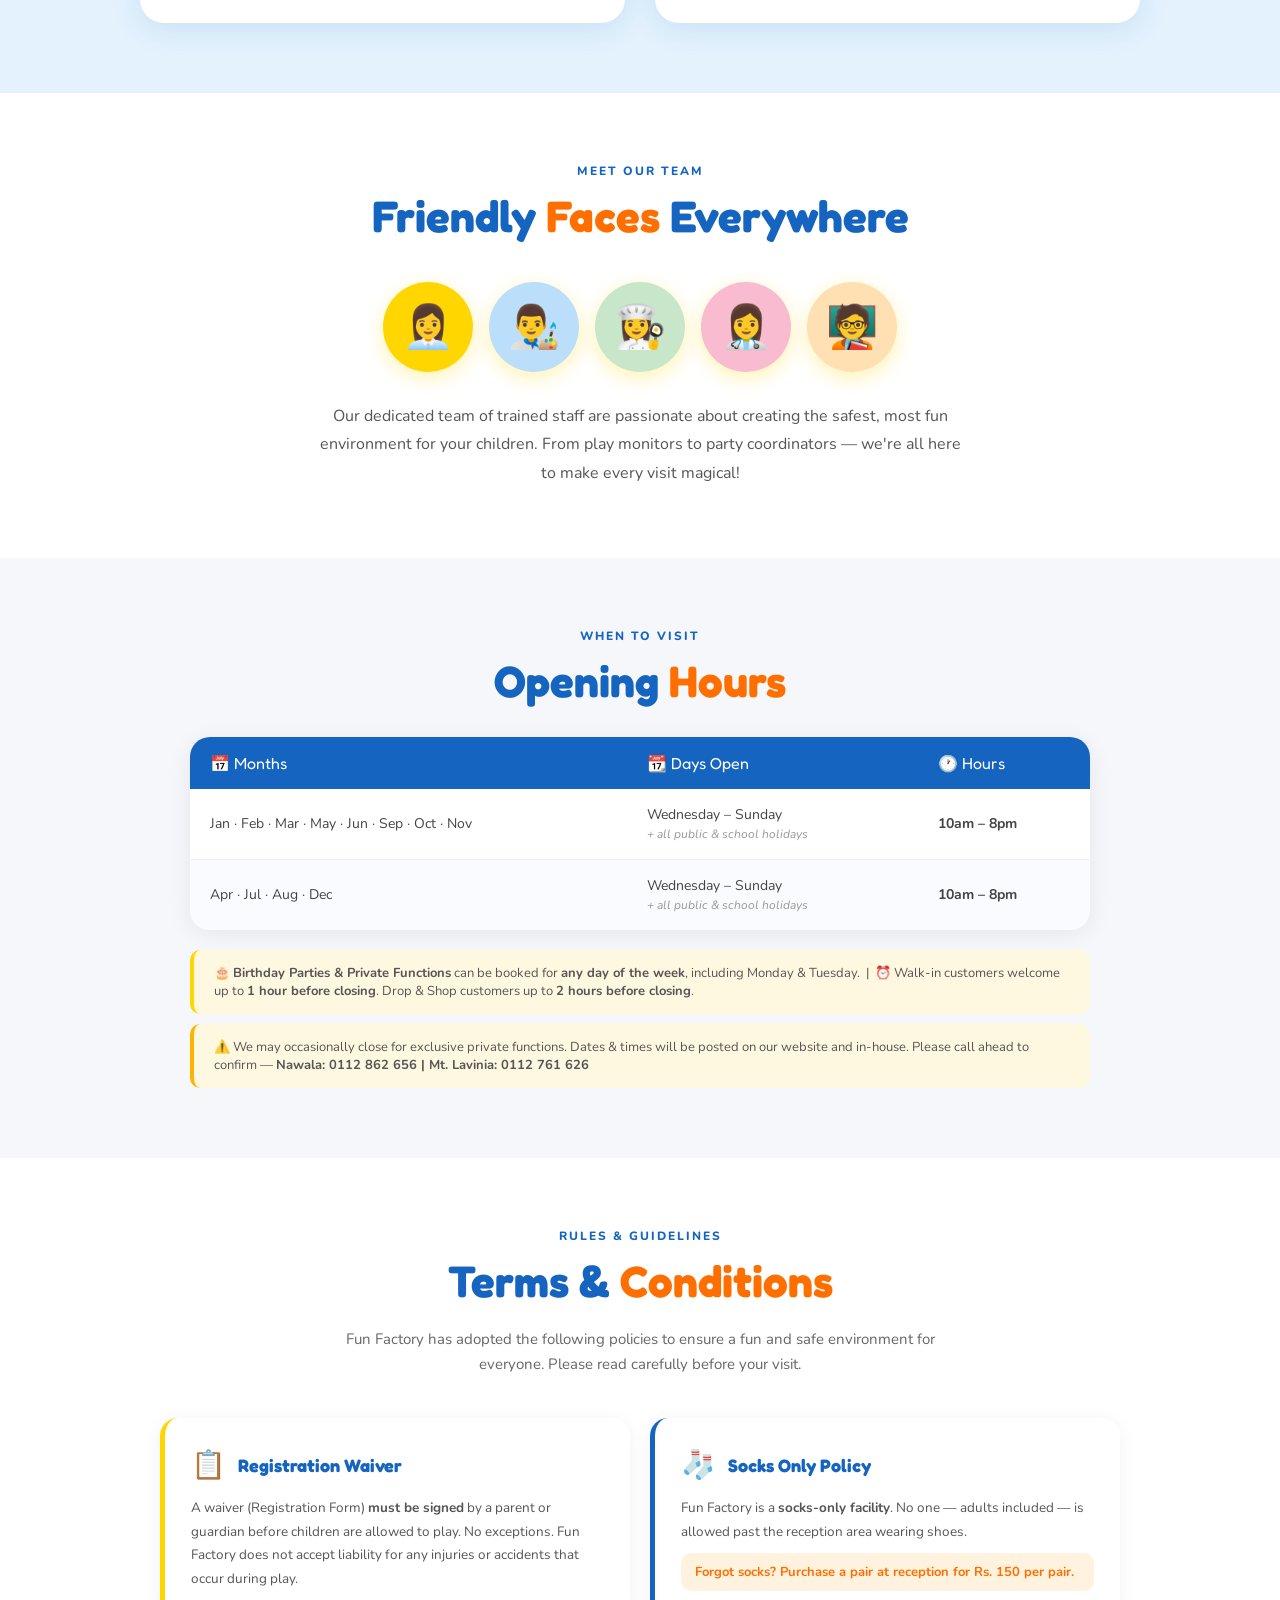
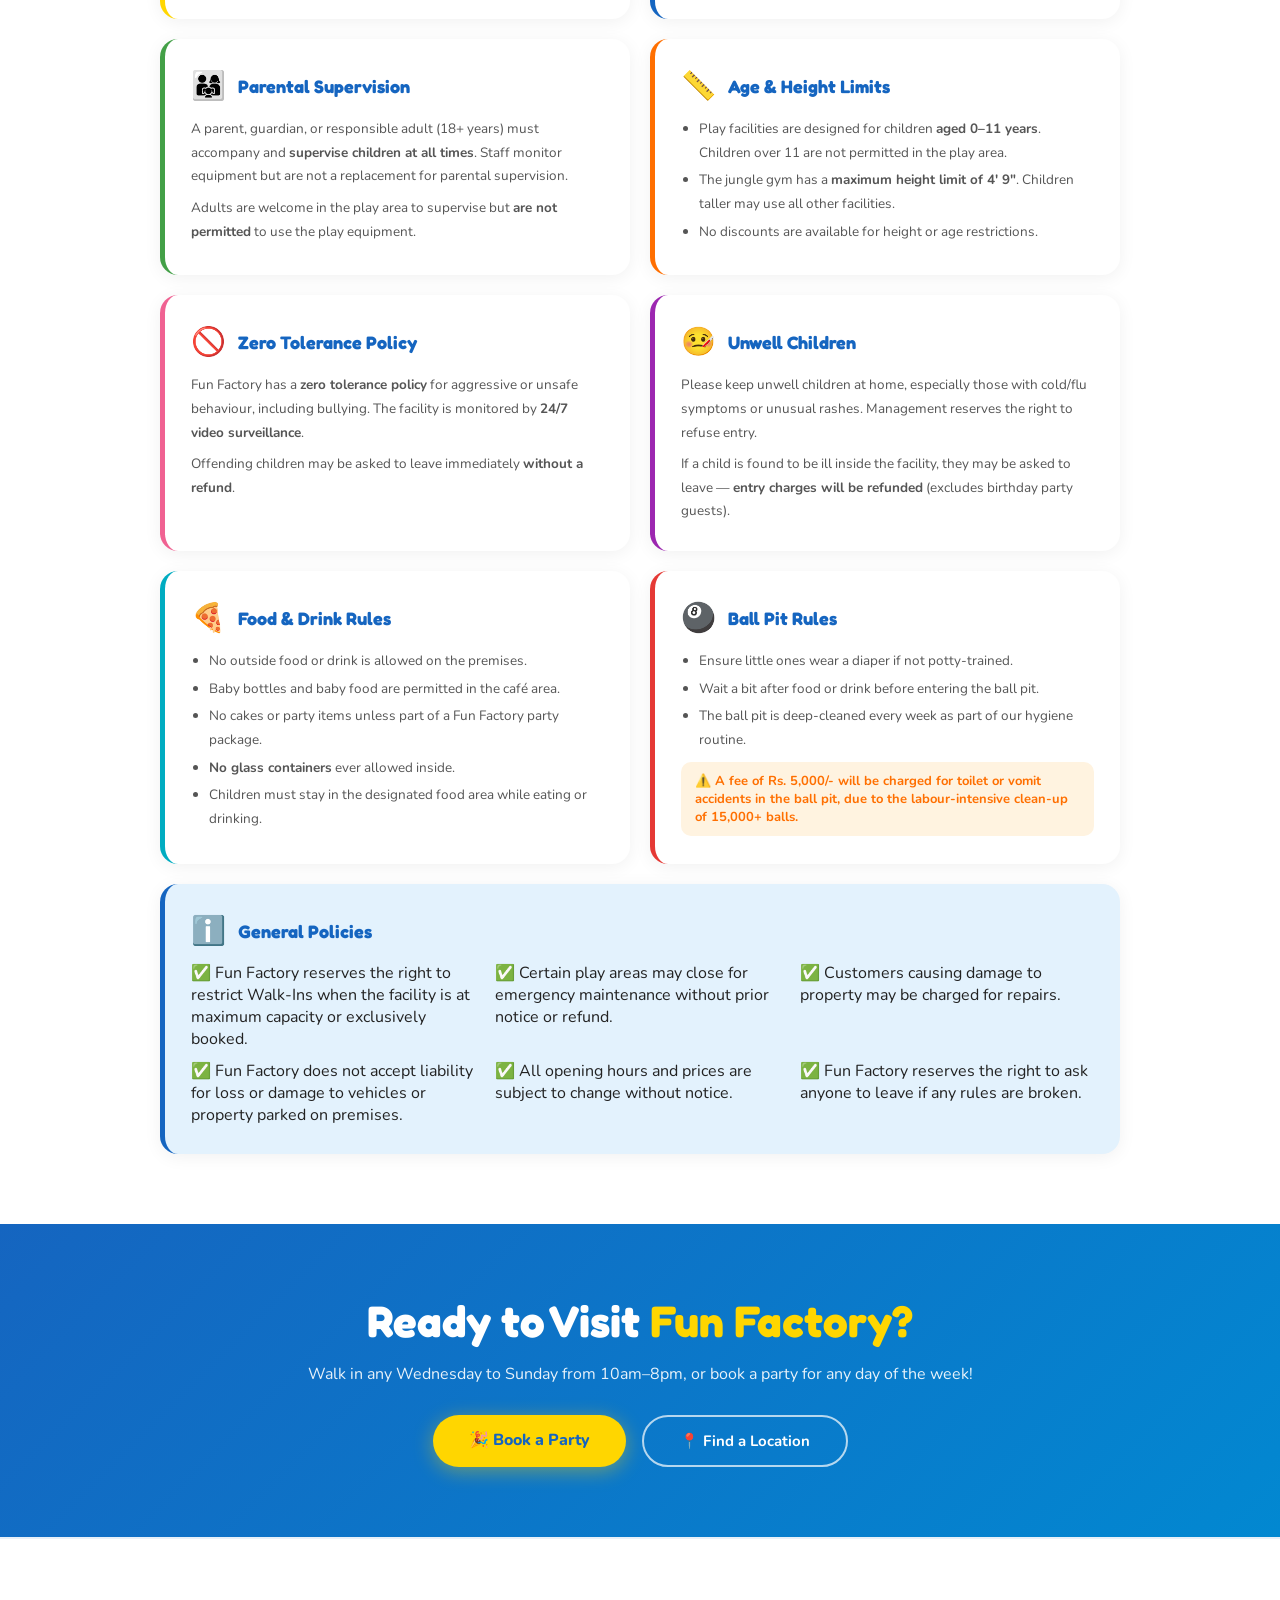
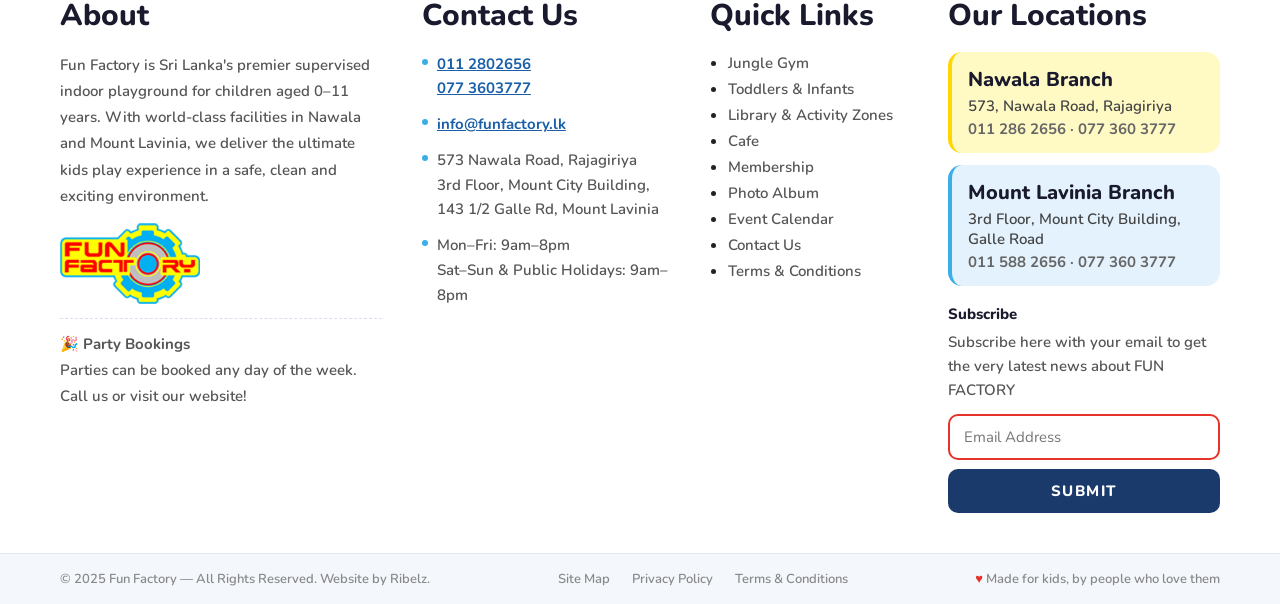
==== commit d8f8cce5: "change imogies in nav bar" ====
--- a/about.html
+++ b/about.html
@@ -32,7 +32,7 @@
 
         /* ════ TOP BANNER ════ */
         .top-banner {
-          background: var(--blue);
+          background: #3BAEE8;
           color: white;
           text-align: center;
           padding: 8px 20px;
@@ -840,7 +840,7 @@
     </div>
     <ul class="mobile-nav-links">
         <li><a href="index.html" onclick="toggleMobileNav()"><span class="nav-icon">🏠</span> Home</a></li>
-        <li><a href="about.html" onclick="toggleMobileNav()"><span class="nav-icon">👥</span> About Us</a></li>
+        <li><a href="about.html" onclick="toggleMobileNav()"><span class="nav-icon">ℹ️</span> About Us</a></li>
         <li><a href="#facilities-section" onclick="toggleMobileNav()"><span class="nav-icon">🛝</span> Facilities</a></li>
         <li><a href="#" onclick="toggleMobileNav()"><span class="nav-icon">⭐</span> Services</a></li>
         <li><a href="party-packages.html" onclick="toggleMobileNav()"><span class="nav-icon">🎂</span> Party Packages</a></li>
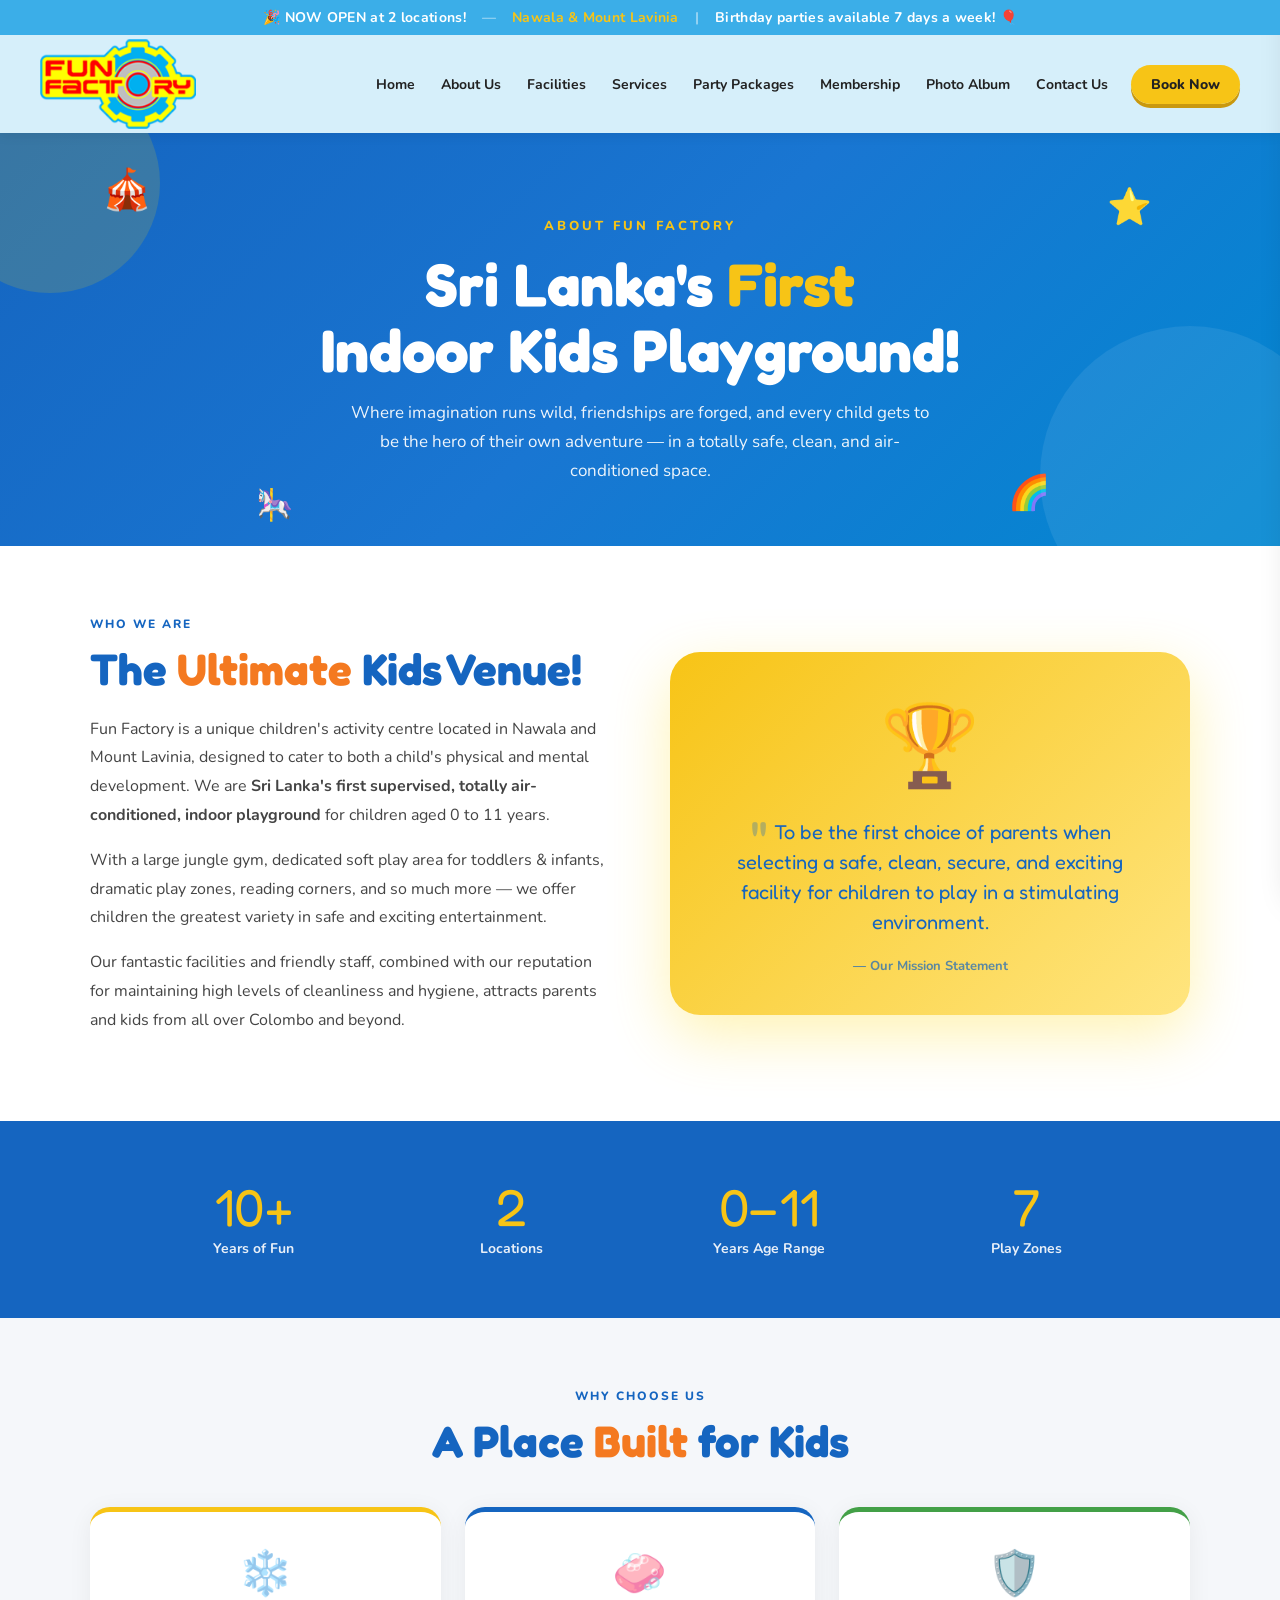
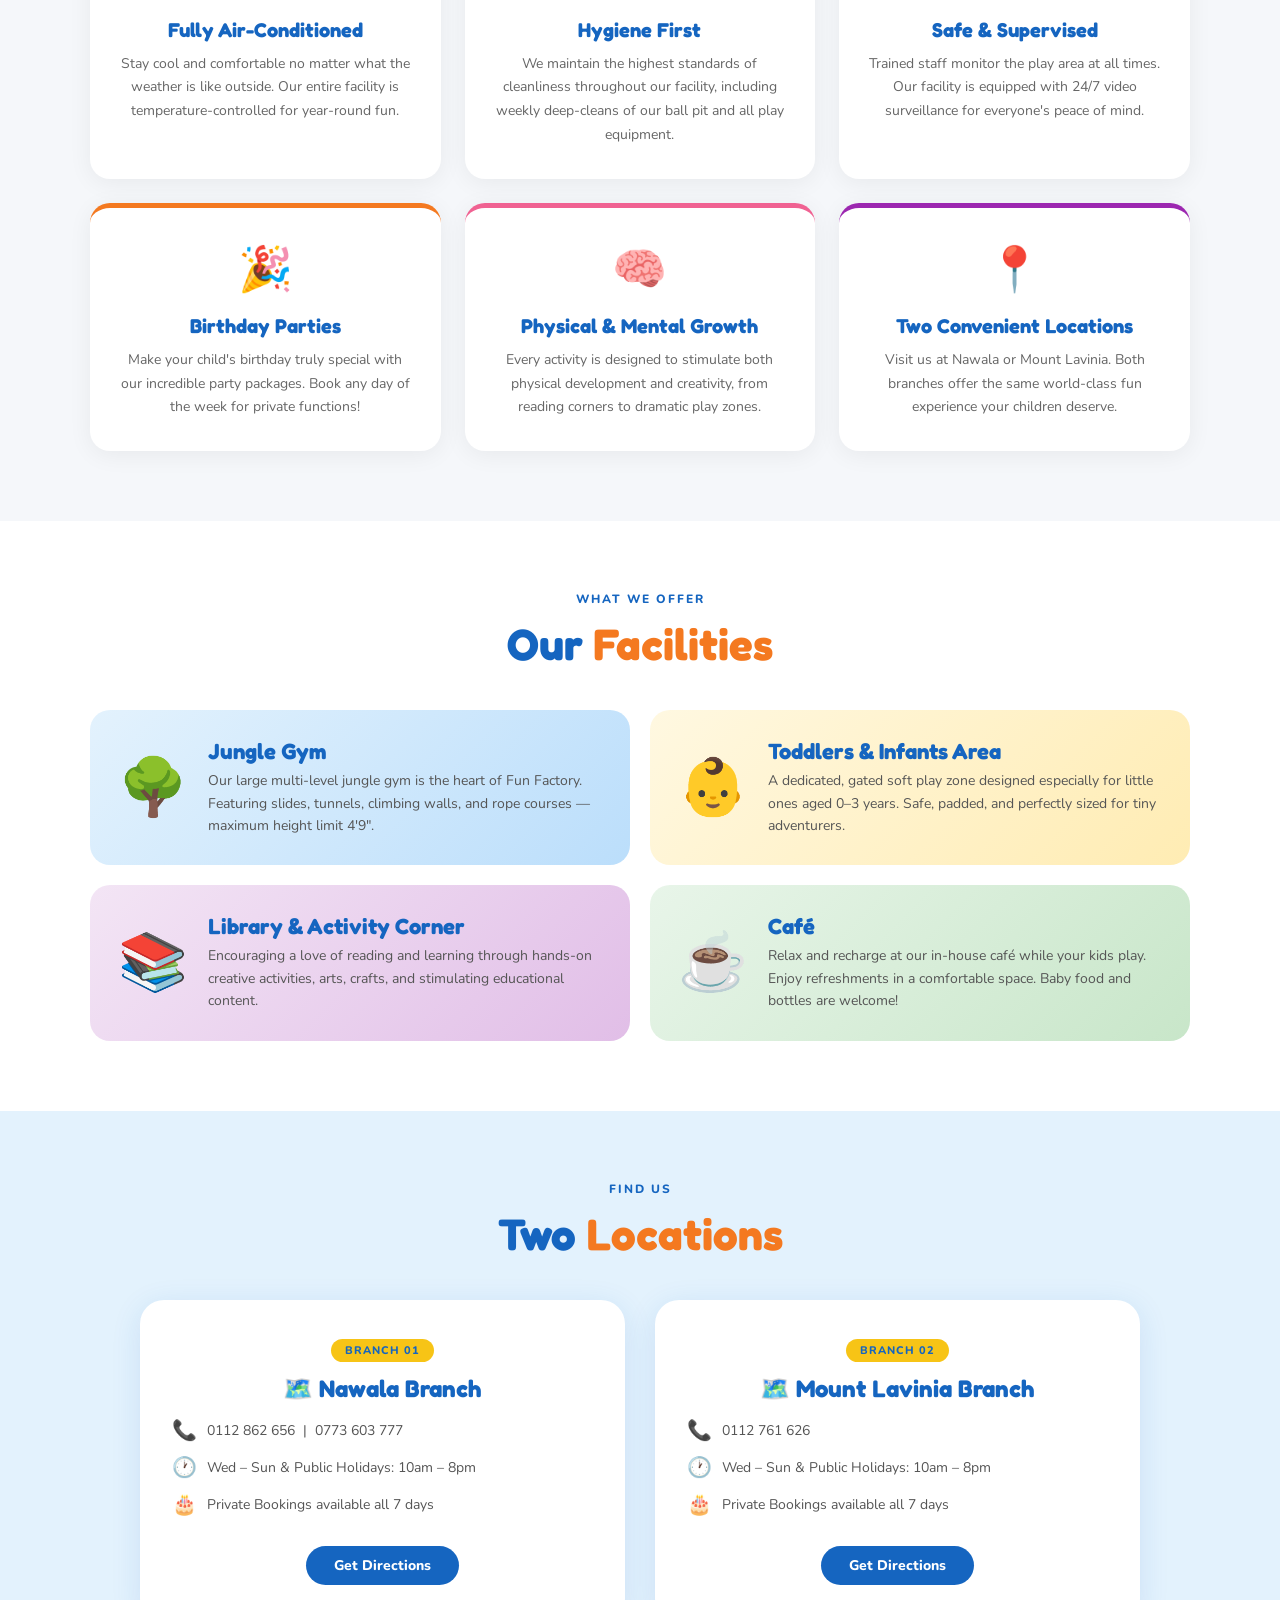
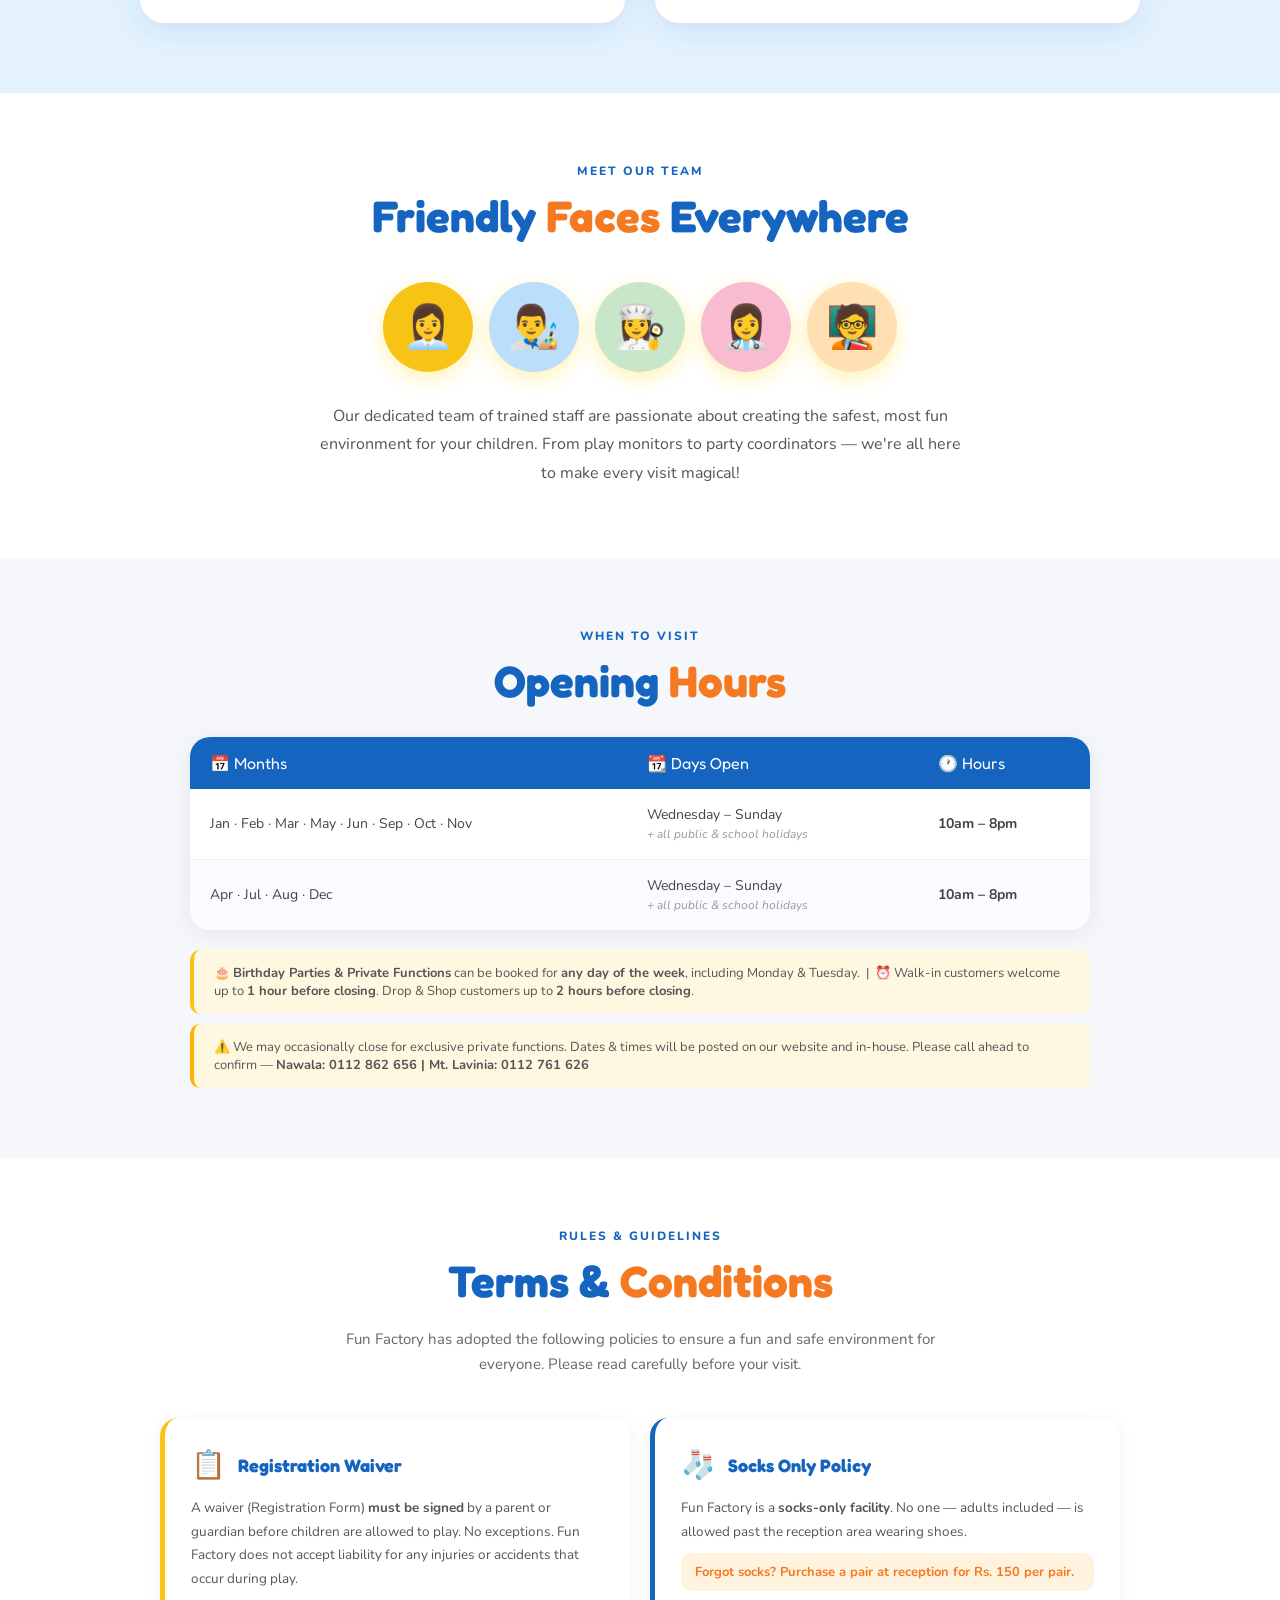
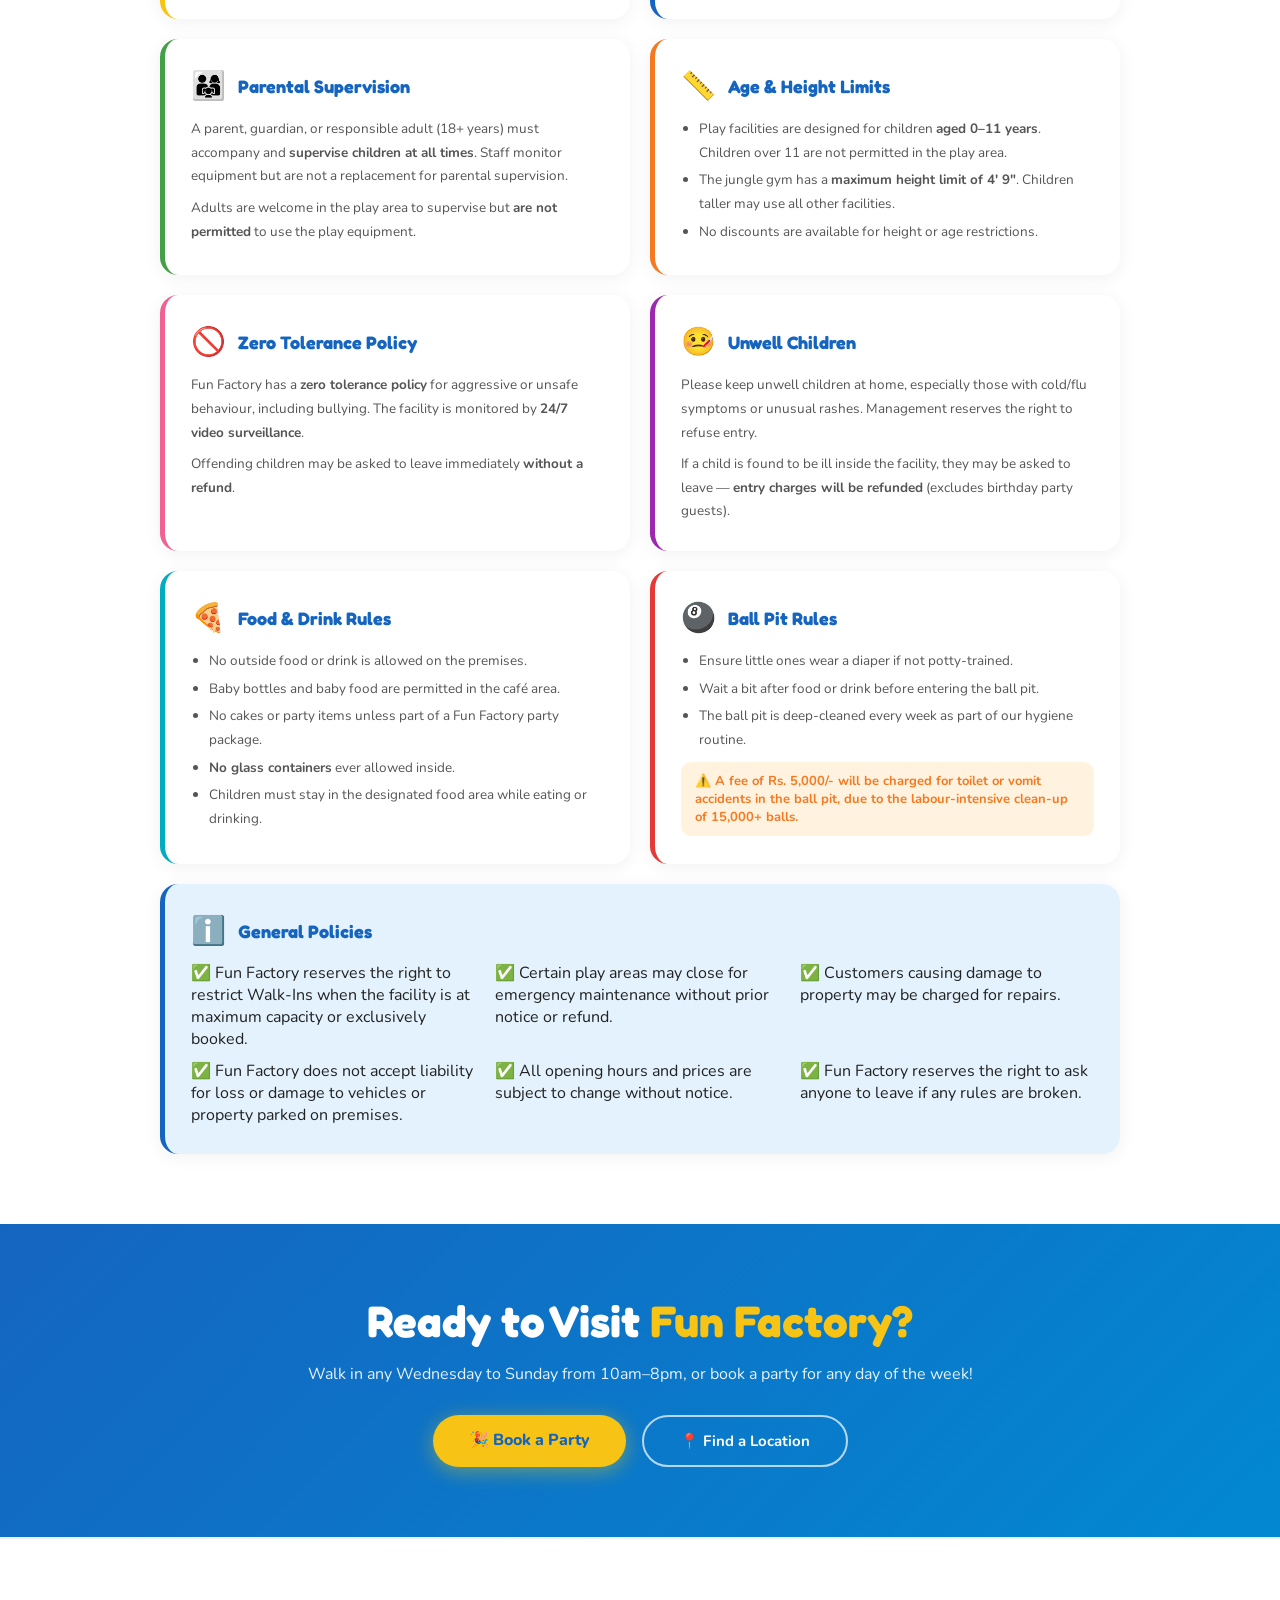
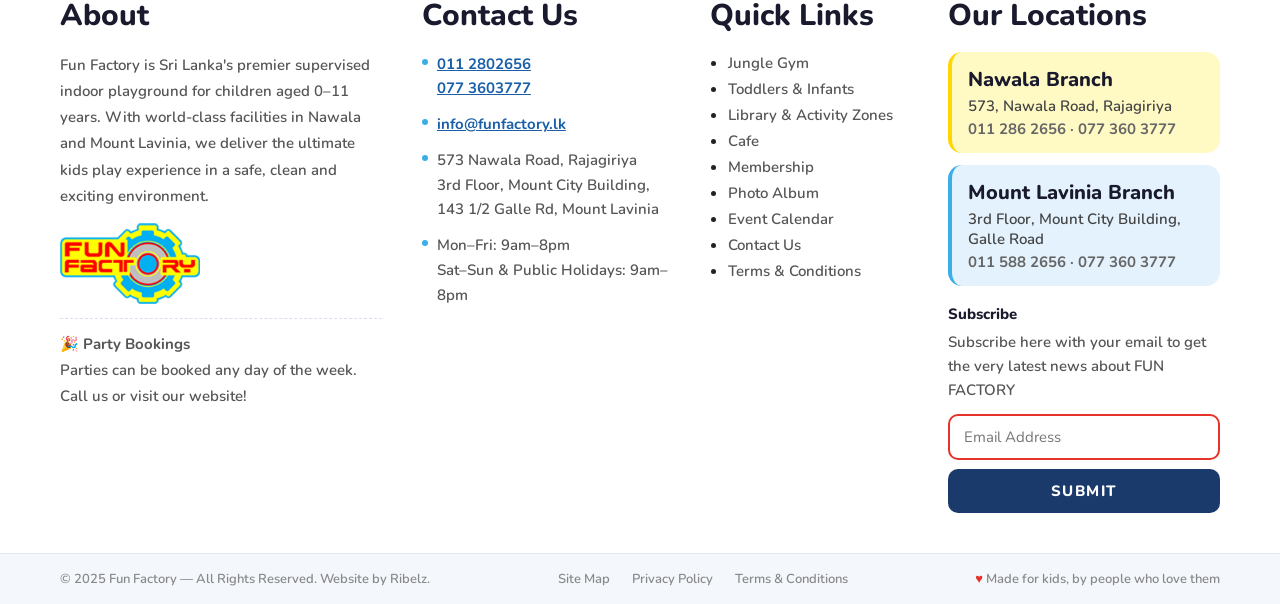
==== commit 6ff717f0: "change imogies in nav bar" ====
--- a/about.html
+++ b/about.html
@@ -9,11 +9,11 @@
         *, *::before, *::after { box-sizing: border-box; margin: 0; padding: 0; }
 
         :root {
-          --yellow: #FFD600;
+          --yellow: #F7C416;
           --blue: #1565C0;
           --light-blue: #1976D2;
           --sky: #E3F2FD;
-          --orange: #FF6F00;
+          --orange: #F47920;
           --green: #43A047;
           --pink: #F06292;
           --white: #fff;
